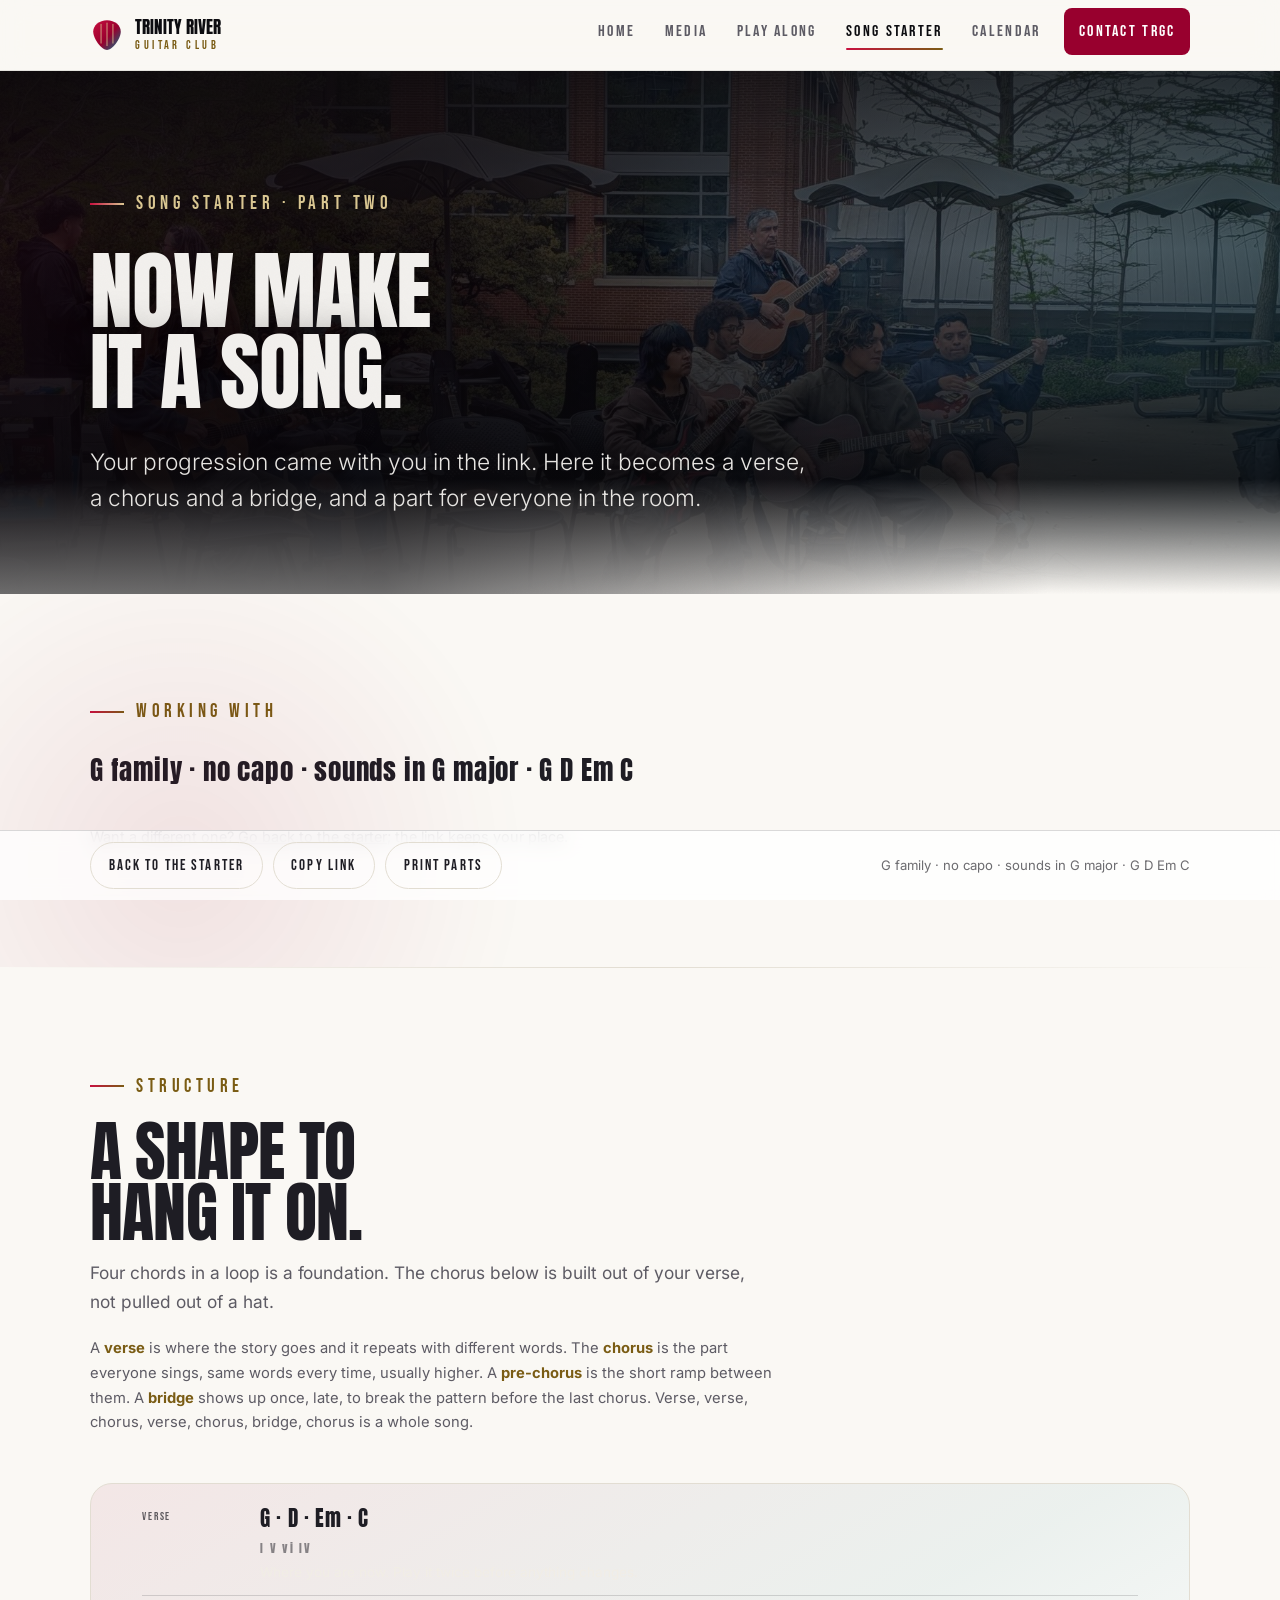
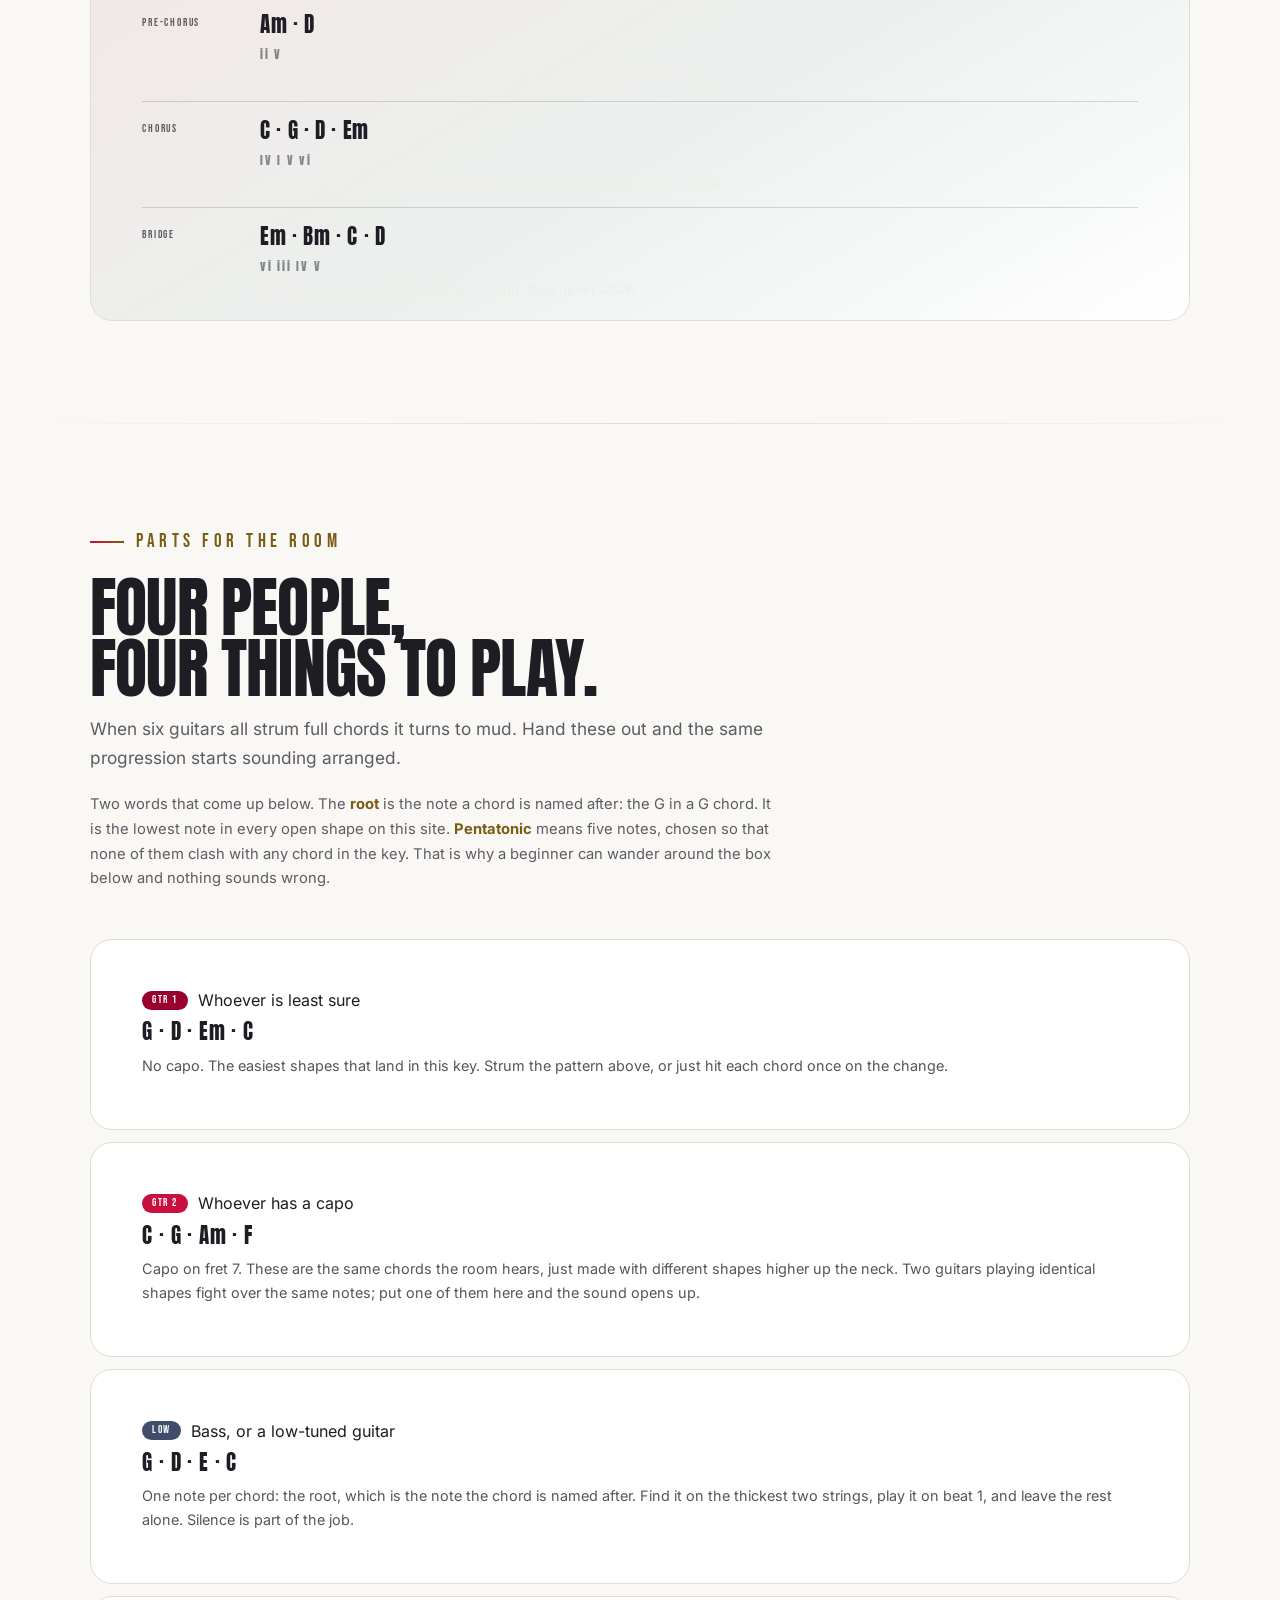
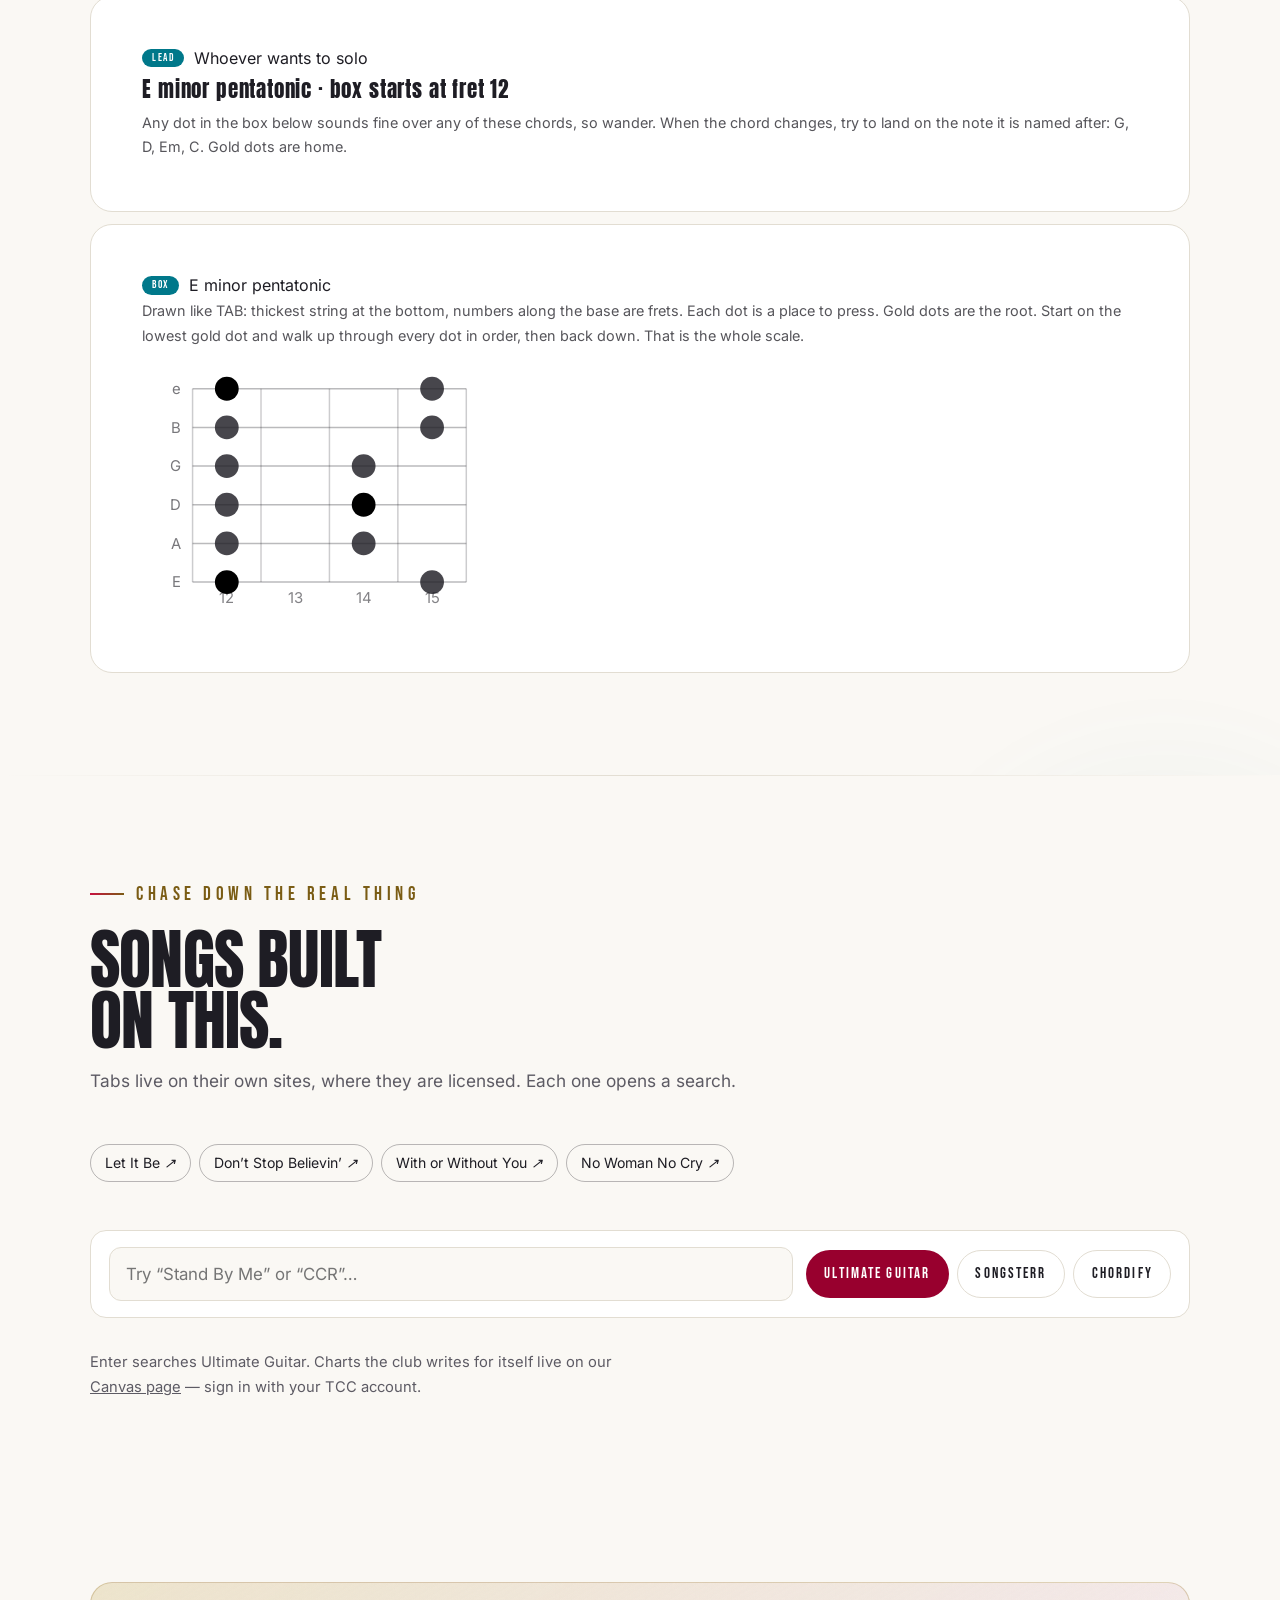
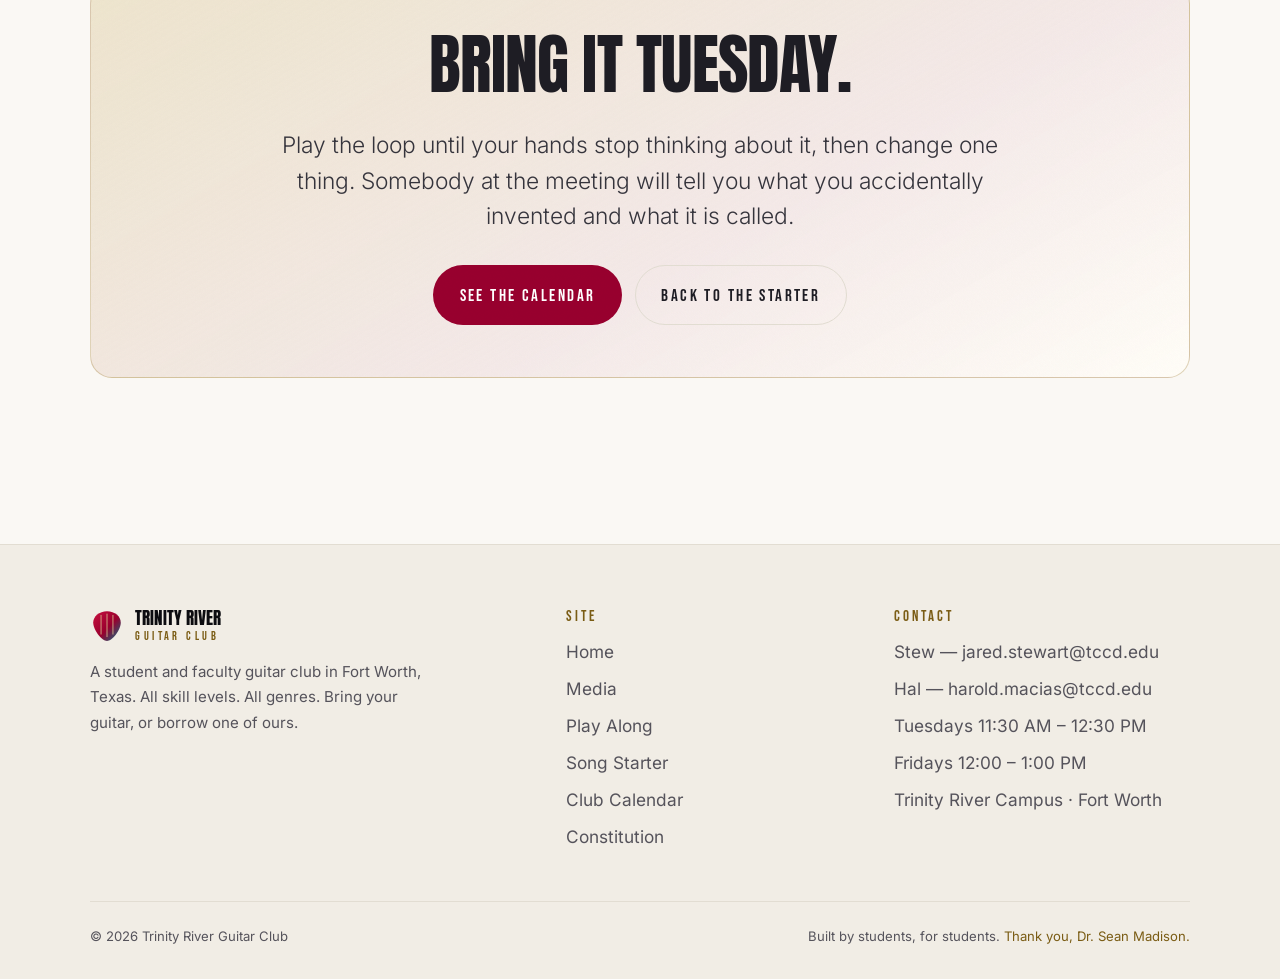
==== arrange.html @ 69735d45 "Add files via upload" ====
<!DOCTYPE html>
<html lang="en" data-theme="daylight">
<head>
<meta charset="utf-8">
<meta name="viewport" content="width=device-width, initial-scale=1">
<title>Make It a Song — Trinity River Guitar Club</title>
<meta name="description" content="Turn a chord progression into a verse, chorus and bridge, with parts for a whole room of players.">
<meta name="theme-color" content="#0a0a0c">
<link rel="canonical" href="https://trinityriverguitarclub.com/arrange.html">
<meta property="og:type" content="website">
<meta property="og:title" content="Make It a Song — Trinity River Guitar Club">
<meta property="og:description" content="Verse, chorus, bridge, and a part for everyone in the room.">
<link rel="icon" href="favicon.svg" type="image/svg+xml">
<link rel="preload" href="anton-latin-400-normal.woff2" as="font" type="font/woff2" crossorigin>
<link rel="preload" href="inter-latin-400-normal.woff2" as="font" type="font/woff2" crossorigin>
<link rel="stylesheet" href="site.css">
<style>
/* ============================================================
   SONG STARTER — page-only styles.
   Everything is prefixed ss- so nothing collides with site.css.
   Colours come from the site palette; lines and diagrams use
   currentColor so all four themes work without edits.
   ============================================================ */
:root{
  --ss-crimson:#98002e;
  --ss-crimson-lift:#c8103f;
  --ss-teal:#00788a;
  --ss-sand:#dac792;
  --ss-accent:var(--ss-crimson);
  --ss-line:color-mix(in srgb, currentColor 16%, transparent);
  --ss-line-2:color-mix(in srgb, currentColor 30%, transparent);
  --ss-soft:color-mix(in srgb, currentColor 5%, transparent);
  --ss-dot-text:#fff;
}
[data-theme="charcoal"], [data-theme="midnight"]{
  --ss-accent:var(--ss-crimson-lift);
  --ss-dot-text:#14141a;
}
@supports not (color: color-mix(in srgb, red 50%, transparent)){
  :root{--ss-line:rgba(128,128,128,.32);--ss-line-2:rgba(128,128,128,.5);--ss-soft:rgba(128,128,128,.08)}
}

/* ---------- the machine ---------- */
.ss-machine{border-radius:14px;padding:20px}
.ss-slots{display:flex;flex-wrap:wrap;gap:10px;margin:4px 0 6px}
.ss-slot{
  flex:1 1 132px;min-width:120px;position:relative;text-align:center;
  border:1px solid var(--ss-line);border-radius:12px;padding:12px 12px 10px;
  background:var(--ss-soft);transition:border-color .18s ease,transform .18s ease;
}
.ss-slot[data-locked="true"]{border-color:var(--ss-accent);box-shadow:inset 0 0 0 1px var(--ss-accent)}
.ss-slot .ss-deg{font-family:var(--font-label,inherit);font-size:.7rem;letter-spacing:.16em;text-transform:uppercase;color:var(--ss-accent);height:1.2em}
.ss-slot .ss-name{font-family:var(--font-display,'Anton',sans-serif);font-size:clamp(1.7rem,5vw,2.4rem);line-height:1.08;margin:2px 0 4px}
.ss-slot .ss-bars{font-size:.74rem;opacity:.6}
.ss-slot.playing{transform:translateY(-3px)}
.ss-slot.playing .ss-name{color:var(--ss-teal)}
.ss-lock{
  position:absolute;top:5px;right:5px;width:30px;height:30px;border:0;border-radius:8px;
  background:none;color:inherit;opacity:.4;font-size:1rem;line-height:1;cursor:pointer;
}
.ss-lock svg{width:15px;height:15px;display:block;margin:auto}
.ss-lock:hover{opacity:1;background:var(--ss-soft)}
.ss-slot[data-locked="true"] .ss-lock{opacity:1;color:var(--ss-accent)}

.ss-between{display:flex;gap:10px;flex-wrap:wrap;margin:0 0 14px;font-size:.74rem;opacity:.85}
.ss-between span{flex:1 1 132px;min-width:120px;text-align:center}
.ss-chg-easy{color:var(--ss-teal)}
.ss-chg-mod{color:#a97a12}
.ss-chg-hard{color:var(--ss-crimson-lift)}

.ss-transport{display:flex;flex-wrap:wrap;gap:10px;align-items:center;margin-top:6px}
.ss-tempo{display:flex;align-items:center;gap:9px;font-size:.86rem}
.ss-tempo input[type=range]{width:118px;accent-color:var(--ss-accent)}
.ss-toggles{display:flex;gap:14px;font-size:.85rem;align-items:center;flex-wrap:wrap}
.ss-toggles label{display:flex;gap:6px;align-items:center;cursor:pointer}
.ss-toggles input[type=checkbox]{accent-color:var(--ss-accent);width:16px;height:16px}

/* ---------- readout + ruler ---------- */
.ss-readout{margin:14px 0 6px;padding:14px 16px;border:1px solid var(--ss-line);border-radius:12px;background:var(--ss-soft)}
.ss-eq{display:flex;align-items:flex-end;gap:12px;flex-wrap:wrap}
.ss-eq__part{display:flex;flex-direction:column;line-height:1.05}
.ss-eq__part small{font-family:var(--font-label,inherit);font-size:.66rem;letter-spacing:.16em;text-transform:uppercase;opacity:.6;margin-bottom:4px}
.ss-eq__part b{font-family:var(--font-display,'Anton',sans-serif);font-size:1.55rem;font-weight:400;letter-spacing:.02em}
.ss-eq__part--out b{color:var(--ss-teal);font-size:1.85rem}
.ss-eq__op{font-family:var(--font-display,'Anton',sans-serif);font-size:1.5rem;opacity:.35;padding-bottom:2px}
.ss-readout__sentence{margin:.6rem 0 0;font-size:.92rem;opacity:.8}
.ss-rulerwrap{margin:12px 0 4px}
.ss-rulerlab{font-size:.84rem;opacity:.7;margin-bottom:6px}
.ss-ruler{display:grid;grid-template-columns:repeat(8,1fr);gap:4px;border-bottom:3px solid var(--ss-line-2);padding-bottom:6px}
.ss-fret{
  font:inherit;color:inherit;cursor:pointer;background:transparent;border:1px solid var(--ss-line);border-radius:8px;
  padding:7px 2px 6px;display:flex;flex-direction:column;align-items:center;gap:3px;line-height:1;min-width:0;
}
.ss-fret:hover{border-color:var(--ss-accent)}
.ss-fret[aria-pressed="true"]{background:var(--ss-accent);border-color:var(--ss-accent);color:#fff}
.ss-fret[aria-pressed="true"]::before{content:'';width:70%;height:4px;border-radius:2px;background:var(--ss-sand);margin-bottom:2px}
.ss-fret:disabled{opacity:.3;cursor:not-allowed}
.ss-fret__n{font-family:var(--font-label,inherit);font-size:.66rem;letter-spacing:.1em;text-transform:uppercase;opacity:.8}
.ss-fret__k{font-family:var(--font-display,'Anton',sans-serif);font-size:1.15rem}
.ss-caption{caption-side:top;text-align:left;padding:8px 12px 10px;font-size:.92rem;opacity:.85}
.ss-caption b{font-family:var(--font-display,'Anton',sans-serif);font-weight:400;font-size:1.1rem;letter-spacing:.02em}
@media (max-width:520px){ .ss-ruler{grid-template-columns:repeat(4,1fr)} }

/* ---------- controls ---------- */
.ss-ctrl-grid{display:grid;grid-template-columns:repeat(auto-fit,minmax(212px,1fr));gap:18px 24px}
.ss-ctrl h3{font-family:var(--font-label,inherit);font-size:.74rem;letter-spacing:.16em;text-transform:uppercase;margin:0 0 .55rem;opacity:.75}
.ss-chips{display:flex;flex-wrap:wrap;gap:6px}
.ss-chip{
  font:inherit;font-size:.84rem;color:inherit;cursor:pointer;
  border:1px solid var(--ss-line-2);background:transparent;border-radius:999px;padding:5px 12px;
  transition:background .15s ease,border-color .15s ease;
}
.ss-chip:hover{border-color:var(--ss-accent)}
.ss-chip[aria-pressed="true"]{background:var(--ss-accent);border-color:var(--ss-accent);color:#fff}
.ss-chip--fam{display:flex;flex-direction:column;align-items:flex-start;gap:2px;border-radius:10px;padding:7px 12px 6px;line-height:1.1;text-align:left}
.ss-chip--fam b{font-family:var(--font-display,'Anton',sans-serif);font-weight:400;font-size:1.15rem;letter-spacing:.02em}
.ss-chip--fam small{font-size:.72rem;opacity:.75;white-space:nowrap}
.ss-chip--fam[aria-pressed="true"] small{opacity:.92}
.ss-ctrl--wide{grid-column:1 / -1}
.ss-ctrl select{
  width:100%;padding:8px 10px;font:inherit;font-size:.9rem;color:inherit;
  background:transparent;border:1px solid var(--ss-line-2);border-radius:9px;
}
.ss-ctrl .ss-hint{font-size:.8rem;opacity:.65;margin:.5rem 0 0;line-height:1.45}

/* ---------- chord cards ---------- */
.ss-chordrow{display:flex;gap:12px;flex-wrap:wrap}
.ss-chordcard{
  flex:1 1 150px;min-width:138px;max-width:196px;text-align:center;
  border:1px solid var(--ss-line);border-radius:12px;padding:12px 8px 10px;background:var(--ss-soft);
}
.ss-chordcard .ss-cdeg{font-family:var(--font-label,inherit);font-size:.68rem;letter-spacing:.16em;text-transform:uppercase;color:var(--ss-accent)}
.ss-chordcard .ss-cname{font-family:var(--font-display,'Anton',sans-serif);font-size:1.5rem;line-height:1.1;margin-top:2px}
.ss-chordcard svg{display:block;margin:6px auto 0}
.ss-chordcard .ss-cnote{font-size:.74rem;opacity:.6;margin-top:4px;min-height:1.1em}

/* ---------- difficulty meter ---------- */
.ss-meter{display:flex;align-items:center;gap:12px;flex-wrap:wrap;margin:0 0 16px}
.ss-meter .ss-bar{flex:0 0 156px;height:8px;border-radius:999px;background:var(--ss-line);overflow:hidden}
.ss-meter .ss-bar i{display:block;height:100%;width:20%;background:var(--ss-teal)}
.ss-meter.mod .ss-bar i{background:#a97a12}
.ss-meter.hard .ss-bar i{background:var(--ss-crimson-lift)}
.ss-meter .ss-lab{font-size:.9rem}

/* ---------- strum ---------- */
.ss-strum{display:flex;gap:5px;flex-wrap:wrap;align-items:flex-end;margin:.4rem 0 .6rem}
.ss-strum b{
  width:34px;height:44px;border:1px solid var(--ss-line-2);border-radius:7px;
  display:flex;align-items:center;justify-content:center;font-size:1.05rem;font-weight:400;
}
.ss-strum b.down{border-bottom-width:3px;border-bottom-color:currentColor}
.ss-strum b.up{border-top-width:3px;opacity:.62}
.ss-strum b.rest{opacity:.32;border-style:dashed}
.ss-strum b.mute{color:var(--ss-crimson-lift)}
.ss-strum b.beat{position:relative}
.ss-strum b.beat::after{content:'';position:absolute;bottom:-9px;width:4px;height:4px;border-radius:50%;background:var(--ss-accent)}
.ss-strum b.hit{background:var(--ss-teal);border-color:var(--ss-teal);color:#fff;opacity:1}

.ss-count{display:flex;gap:5px;flex-wrap:wrap;margin-bottom:2px}
.ss-count b{width:34px;text-align:center;font-family:var(--font-label,inherit);font-size:.72rem;letter-spacing:.08em;opacity:.65;font-weight:400}
.ss-legend{display:flex;flex-wrap:wrap;gap:6px 18px;font-size:.84rem;opacity:.8}
.ss-legend span b{display:inline-block;min-width:1.3em;text-align:center;font-weight:400;border:1px solid var(--ss-line-2);border-radius:5px;padding:0 4px;margin-right:5px}

/* ---------- table ---------- */
.ss-tablewrap{overflow-x:auto}
.ss-table{width:100%;border-collapse:collapse;font-size:.92rem}
.ss-table th,.ss-table td{text-align:left;padding:9px 12px;border-bottom:1px solid var(--ss-line)}
.ss-table th{font-family:var(--font-label,inherit);font-size:.7rem;letter-spacing:.16em;text-transform:uppercase;opacity:.65;font-weight:400}
.ss-table tr.reco td{background:var(--ss-soft)}
.ss-table tr.reco td:first-child{box-shadow:inset 3px 0 0 var(--ss-accent)}

/* ---------- form + band ---------- */
.ss-formrow{display:grid;grid-template-columns:104px 1fr;gap:14px;align-items:start;padding:12px 0;border-bottom:1px solid var(--ss-line)}
.ss-formrow:last-child{border-bottom:0}
.ss-formrow .ss-lab{font-family:var(--font-label,inherit);font-size:.7rem;letter-spacing:.16em;text-transform:uppercase;opacity:.7;padding-top:.35rem}
.ss-formrow .ss-progline{font-family:var(--font-display,'Anton',sans-serif);font-size:1.3rem;letter-spacing:.03em}
.ss-formrow .ss-progline em{font-style:normal;opacity:.5;font-size:.6em;letter-spacing:.14em;display:block;line-height:1.7}
.ss-stack{display:grid;gap:12px}
.ss-part h3{display:flex;align-items:center;gap:10px;flex-wrap:wrap;margin:0 0 .3rem;font-size:1rem}
.ss-tag{
  font-family:var(--font-label,inherit);font-size:.66rem;letter-spacing:.14em;text-transform:uppercase;
  border-radius:999px;padding:4px 10px;color:#fff;background:var(--ss-crimson);
}
.ss-tag.g2{background:var(--ss-crimson-lift)}
.ss-tag.bass{background:#3f4d6b}
.ss-tag.lead{background:var(--ss-teal)}
.ss-part .ss-line{font-family:var(--font-display,'Anton',sans-serif);font-size:1.3rem;letter-spacing:.04em;margin:.35rem 0 .2rem}
.ss-part .ss-why{font-size:.9rem;opacity:.75;margin:0}

/* ---------- songs, shelf ---------- */
.ss-songs{display:flex;flex-wrap:wrap;gap:8px}
.ss-songs a{border:1px solid var(--ss-line-2);border-radius:999px;padding:6px 14px;font-size:.88rem;text-decoration:none}
.ss-songs a:hover{border-color:var(--ss-accent)}
.ss-shelf{display:grid;gap:8px}
.ss-shelfitem{display:flex;align-items:center;gap:12px;flex-wrap:wrap;padding:10px 14px;border:1px solid var(--ss-line);border-radius:11px}
.ss-shelfitem .ss-nm{font-family:var(--font-display,'Anton',sans-serif);font-size:1.15rem;letter-spacing:.03em;flex:1 1 160px}
.ss-shelfitem .ss-mt{font-size:.78rem;opacity:.6}
.ss-empty{border:1px dashed var(--ss-line-2);border-radius:12px;padding:18px;opacity:.75;font-size:.92rem}

/* ---------- tuner ---------- */
.ss-tuner{display:grid;gap:14px}
.ss-needle{height:66px;border:1px solid var(--ss-line);border-radius:11px;position:relative;overflow:hidden;background:var(--ss-soft)}
.ss-needle .ss-mid{position:absolute;left:50%;top:0;bottom:0;width:2px;background:var(--ss-line-2)}
.ss-needle .ss-pin{position:absolute;top:7px;bottom:7px;width:4px;border-radius:2px;background:var(--ss-crimson-lift);left:50%;transition:left .09s linear}
.ss-needle .ss-pin.intune{background:var(--ss-teal)}
.ss-tunernote{font-family:var(--font-display,'Anton',sans-serif);font-size:2.4rem;line-height:1;text-align:center}
.ss-cents{text-align:center;font-size:.86rem;opacity:.7}
.ss-strings6{display:flex;gap:6px;justify-content:center;flex-wrap:wrap}
.ss-strings6 b{border:1px solid var(--ss-line-2);border-radius:8px;padding:5px 12px;font-weight:400;font-size:.9rem}
.ss-strings6 b.on{background:var(--ss-teal);border-color:var(--ss-teal);color:#fff}

/* ---------- sticky actions + toast ---------- */
.ss-actionbar{
  position:sticky;bottom:0;z-index:30;margin-top:2rem;
  backdrop-filter:blur(9px);-webkit-backdrop-filter:blur(9px);
  background:color-mix(in srgb, Canvas 78%, transparent);
  border-top:1px solid var(--ss-line);
}
.ss-actionbar .wrap{display:flex;gap:10px;flex-wrap:wrap;align-items:center;padding-top:11px;padding-bottom:11px}
.ss-actionbar .ss-grow{flex:1 1 auto}
.ss-state{font-size:.82rem;opacity:.65}
.ss-toast{
  position:fixed;left:50%;transform:translateX(-50%);bottom:84px;z-index:60;
  background:#14141a;color:#fff;padding:10px 18px;border-radius:999px;font-size:.87rem;
  opacity:0;pointer-events:none;transition:opacity .2s ease;max-width:88vw;text-align:center;
}
.ss-toast.show{opacity:1}

@media (max-width:640px){
  .ss-formrow{grid-template-columns:1fr}
  .ss-slot .ss-name{font-size:1.85rem}
}
@media (prefers-reduced-motion:reduce){ .ss-slot,.ss-needle .ss-pin{transition:none} }
@media print{
  .ss-machine,.ss-controls,.ss-actionbar,.ss-transport,.site-head,.site-foot,
  .ss-tunerwrap,#ss-shelfSec,.ticker,.hero{display:none!important}
  .ss-chordcard,.ss-part{break-inside:avoid}
}

/* ---------- tidy controls ---------- */
.ss-controls{padding:18px 20px 16px}
.ss-row{display:grid;grid-template-columns:repeat(auto-fit,minmax(150px,1fr));gap:14px 18px;margin-top:14px}
.ss-ctrl h3{margin-bottom:.45rem}
.ss-ctrl .ss-hint{font-size:.78rem;opacity:.6;margin:.35rem 0 0}
.ss-ctrl select{font-size:.86rem;padding:7px 8px}
.ss-capotoggle{display:flex;align-items:center;gap:8px;justify-content:space-between;flex-wrap:wrap;margin-bottom:6px}
.ss-capotoggle .ss-chips{gap:4px}
.ss-capotoggle .ss-chip{font-size:.76rem;padding:3px 9px}
.ss-hero-btns{display:flex;gap:10px;flex-wrap:wrap;margin-top:1.2rem}
.ss-state--big{font-family:var(--font-display,'Anton',sans-serif);font-size:clamp(1.2rem,3vw,1.7rem);letter-spacing:.03em;opacity:1}
.ss-notice{font-size:.9rem;padding:10px 14px;border:1px dashed var(--ss-line-2);border-radius:10px;margin-top:12px}
</style>
</head>
<body>
<a class="skip" href="#main">Skip to content</a>

<header class="site-head">
<div class="wrap nav">
<a class="brand" href="index.html" aria-label="Trinity River Guitar Club home">
<svg class="brand__mark" viewBox="0 0 40 40" aria-hidden="true">
<defs><linearGradient id="pk" x1="0" y1="0" x2="1" y2="1">
<stop offset="0%" stop-color="#c8103f"/><stop offset="55%" stop-color="#98002e"/><stop offset="100%" stop-color="#00788a"/>
</linearGradient></defs>
<path d="M20 2.5c9.2 0 16.2 6 16.2 13.3 0 9.2-10.3 21.7-16.2 21.7S3.8 25 3.8 15.8C3.8 8.5 10.8 2.5 20 2.5z" fill="url(#pk)"/>
<g stroke="#dac792" stroke-width="1.1" opacity=".85">
<line x1="13" y1="7" x2="13" y2="30"/><line x1="20" y1="5.5" x2="20" y2="33"/><line x1="27" y1="7" x2="27" y2="30"/>
</g>
</svg>
<span class="brand__txt"><span class="brand__name">Trinity River</span><span class="brand__sub">Guitar Club</span></span>
</a>
<button class="nav__toggle" aria-expanded="false" aria-controls="primary-nav" aria-label="Menu"><span></span><span></span><span></span></button>
<ul class="nav__links" id="primary-nav">
<li><a href="index.html">Home</a></li>
<li><a href="media.html">Media</a></li>
<li><a href="play-along.html">Play Along</a></li>
<li><a href="progressions.html" aria-current="page">Song Starter</a></li>
<li><a href="calendar.html">Calendar</a></li>
<li class="nav__cta"><a class="btn btn--sm" href="mailto:jared.stewart@tccd.edu?subject=Trinity%20River%20Guitar%20Club">Contact TRGC</a></li>
</ul>
</div>
</header>

<main id="main">

<section class="hero hero--page grain">
<div class="hero__media">
<img src="hero.jpg" alt="Students in a circle of chairs with guitars around a lit fire pit" fetchpriority="high" width="1050" height="1400">
</div>
<div class="hero__scrim"></div>
<div class="wrap hero__inner">
<p class="eyebrow">Song Starter · part two</p>
<h1 class="display d1" style="font-size:clamp(2.6rem,8vw,5.4rem)">Now make<br>it a song.</h1>
<p class="lede hero__sub">Your progression came with you in the link. Here it becomes a verse, a chorus and a bridge, and a part for everyone in the room.</p>
</div>
</section>

<section class="pad glow-crimson">
<div class="wrap">
<div class="reveal" style="max-width:62ch">
<p class="eyebrow">Working with</p>
<div class="ss-state ss-state--big mt1"></div>
<p class="dim mt2" style="font-size:.9rem">Want a different one? <a href="progressions.html" data-carry="progressions.html">Go back to the starter</a>; the link keeps your place.</p>
</div>
</div>
</section>

<hr class="rule">

<section class="pad">
<div class="wrap">
<div class="reveal" style="max-width:62ch">
<p class="eyebrow">Structure</p>
<h2 class="display d2">A shape to<br>hang it on.</h2>
<p class="dim mt1">Four chords in a loop is a foundation. The chorus below is built out of your verse, not pulled out of a hat.</p>
<p class="dim mt1" style="font-size:.92rem">A <b class="sand">verse</b> is where the story goes and it repeats with different words. The <b class="sand">chorus</b> is the part everyone sings, same words every time, usually higher. A <b class="sand">pre-chorus</b> is the short ramp between them. A <b class="sand">bridge</b> shows up once, late, to break the pattern before the last chorus. Verse, verse, chorus, verse, chorus, bridge, chorus is a whole song.</p>
</div>
<div class="panel mt3" style="padding-top:.4rem;padding-bottom:.4rem" id="form"></div>
</div>
</section>

<hr class="rule">

<section class="pad glow-teal">
<div class="wrap">
<div class="reveal" style="max-width:62ch">
<p class="eyebrow">Parts for the room</p>
<h2 class="display d2">Four people,<br>four things to play.</h2>
<p class="dim mt1">When six guitars all strum full chords it turns to mud. Hand these out and the same progression starts sounding arranged.</p>
<p class="dim mt1" style="font-size:.92rem">Two words that come up below. The <b class="sand">root</b> is the note a chord is named after: the G in a G chord. It is the lowest note in every open shape on this site. <b class="sand">Pentatonic</b> means five notes, chosen so that none of them clash with any chord in the key. That is why a beginner can wander around the box below and nothing sounds wrong.</p>
</div>
<div class="ss-stack mt3" id="band"></div>
</div>
</section>

<hr class="rule">

<section class="pad" id="find">
<div class="wrap">
<div class="reveal" style="max-width:62ch">
<p class="eyebrow">Chase down the real thing</p>
<h2 class="display d2">Songs built<br>on this.</h2>
<p class="dim mt1">Tabs live on their own sites, where they are licensed. Each one opens a search.</p>
</div>
<div class="ss-songs mt3" id="songs"></div>

<div class="findbar reveal mt3">
<label class="vh" for="findq">Song or artist</label>
<input type="search" id="findq" placeholder="Try &ldquo;Stand By Me&rdquo; or &ldquo;CCR&rdquo;&hellip;" autocomplete="off" spellcheck="false">
<div class="findbar__sites">
<a class="btn btn--sm" id="find-ug" href="https://www.ultimate-guitar.com/" target="_blank" rel="noopener">Ultimate Guitar</a>
<a class="btn btn--sm btn--ghost" id="find-ss" href="https://www.songsterr.com/" target="_blank" rel="noopener">Songsterr</a>
<a class="btn btn--sm btn--ghost" id="find-cf" href="https://chordify.net/" target="_blank" rel="noopener">Chordify</a>
</div>
</div>
<p class="dim reveal mt2" style="font-size:.92rem;max-width:60ch">
Enter searches Ultimate Guitar. Charts the club writes for itself live on our
<a href="https://canvas.tccd.edu/courses/104217" target="_blank" rel="noopener">Canvas page</a>
&mdash; sign in with your TCC account.
</p>
</div>
</section>

<section class="pad-sm">
<div class="wrap">
<div class="panel panel--sand grain center reveal">
<h2 class="display d2">Bring it Tuesday.</h2>
<p class="lede mt2" style="max-width:52ch;margin-inline:auto">
Play the loop until your hands stop thinking about it, then change one thing. Somebody at the meeting will tell you what you accidentally invented and what it is called.
</p>
<div class="btn-row mt2" style="justify-content:center">
<a class="btn" href="calendar.html">See the calendar</a>
<a class="btn btn--ghost" href="progressions.html" data-carry="progressions.html">Back to the starter</a>
</div>
</div>
</div>
</section>

<div class="ss-actionbar">
<div class="wrap">
<a class="btn btn--sm btn--ghost" href="progressions.html" data-carry="progressions.html">Back to the starter</a>
<button class="btn btn--sm btn--ghost ss-share">Copy link</button>
<button class="btn btn--sm btn--ghost ss-print">Print parts</button>
<span class="ss-grow"></span>
<span class="ss-state"></span>
</div>
</div>

</main>

<footer class="site-foot">
<div class="wrap">
<div class="foot__grid foot">
<div>
<a class="brand" href="index.html" style="margin-bottom:1rem">
<svg class="brand__mark" viewBox="0 0 40 40" aria-hidden="true">
<defs><linearGradient id="pk2" x1="0" y1="0" x2="1" y2="1">
<stop offset="0%" stop-color="#c8103f"/><stop offset="55%" stop-color="#98002e"/><stop offset="100%" stop-color="#00788a"/>
</linearGradient></defs>
<path d="M20 2.5c9.2 0 16.2 6 16.2 13.3 0 9.2-10.3 21.7-16.2 21.7S3.8 25 3.8 15.8C3.8 8.5 10.8 2.5 20 2.5z" fill="url(#pk2)"/>
<g stroke="#dac792" stroke-width="1.1" opacity=".85">
<line x1="13" y1="7" x2="13" y2="30"/><line x1="20" y1="5.5" x2="20" y2="33"/><line x1="27" y1="7" x2="27" y2="30"/>
</g>
</svg>
<span class="brand__txt"><span class="brand__name">Trinity River</span><span class="brand__sub">Guitar Club</span></span>
</a>
<p class="dim" style="max-width:38ch;font-size:.94rem">A student and faculty guitar club in Fort Worth, Texas. All skill levels. All genres. Bring your guitar, or borrow one of ours.</p>
</div>
<div>
<h4>Site</h4>
<ul>
<li><a href="index.html">Home</a></li>
<li><a href="media.html">Media</a></li>
<li><a href="play-along.html">Play Along</a></li>
<li><a href="progressions.html">Song Starter</a></li>
<li><a href="calendar.html">Club Calendar</a></li>
<li><a href="trgc-constitution.pdf">Constitution</a></li>
</ul>
</div>
<div>
<h4>Contact</h4>
<ul>
<li>Stew &mdash; <a href="mailto:jared.stewart@tccd.edu">jared.stewart@tccd.edu</a></li>
<li>Hal &mdash; <a href="mailto:harold.macias@tccd.edu">harold.macias@tccd.edu</a></li>
<li><span class="dim">Tuesdays 11:30 AM – 12:30 PM</span></li>
<li><span class="dim">Fridays 12:00 – 1:00 PM</span></li>
<li><span class="dim">Trinity River Campus · Fort Worth</span></li>
</ul>
</div>
</div>
<div class="foot__bottom">
<span>© <span data-year>2026</span> Trinity River Guitar Club</span>
<span>Built by students, for students. <span class="sand">Thank you, Dr. Sean Madison.</span></span>
</div>
</div>
</footer>

<div class="ss-toast" id="ss-toast" role="status" aria-live="polite"></div>
<script src="site.js" defer></script>
<script src="songstarter.js"></script>
</body>
</html>
---- site.css ----
/* =========================================================
   Trinity River Guitar Club — site.css
   Palette derived from the institutional brand deck:
     crimson #98002e · teal #00788a · navy #002b5c · sand #dac792
   ========================================================= */

/* ---------- 0. Self-hosted fonts (no third-party requests) ---------- */
@font-face{ font-family:"Anton"; src:url("anton-latin-400-normal.woff2") format("woff2"); font-weight:400; font-style:normal; font-display:swap; }
@font-face{ font-family:"Bebas Neue"; src:url("bebas-neue-latin-400-normal.woff2") format("woff2"); font-weight:400; font-style:normal; font-display:swap; }
@font-face{ font-family:"Inter"; src:url("inter-latin-300-normal.woff2") format("woff2"); font-weight:300; font-style:normal; font-display:swap; }
@font-face{ font-family:"Inter"; src:url("inter-latin-400-normal.woff2") format("woff2"); font-weight:400; font-style:normal; font-display:swap; }
@font-face{ font-family:"Inter"; src:url("inter-latin-500-normal.woff2") format("woff2"); font-weight:500; font-style:normal; font-display:swap; }
@font-face{ font-family:"Inter"; src:url("inter-latin-600-normal.woff2") format("woff2"); font-weight:600; font-style:normal; font-display:swap; }
@font-face{ font-family:"Inter"; src:url("inter-latin-700-normal.woff2") format("woff2"); font-weight:700; font-style:normal; font-display:swap; }

/* ---------- 1. Tokens ---------- */
:root{

  --crimson:    #98002e;
  --crimson-lt: #c8103f;
  --crimson-gl: rgba(200,16,63,.35);

  --teal:       #00788a;
  --teal-lt:    #00b3cc;

  --navy:       #002b5c;
  --navy-lt:    #0b4a91;

  --sand:       #dac792;
  --sand-lt:    #f0e2b8;


  --radius:     14px;
  --radius-lg:  22px;
  --maxw:       1180px;
  --gutter:     clamp(1.1rem, 4vw, 2.5rem);

  --font-display: "Anton", "Arial Narrow", "Helvetica Neue", Impact, sans-serif;
  --font-label:   "Bebas Neue", "Arial Narrow", sans-serif;
  --font-body:    "Inter", -apple-system, BlinkMacSystemFont, "Segoe UI", Roboto, sans-serif;
  --font-mono:    ui-monospace, "SF Mono", "JetBrains Mono", Menlo, Consolas, monospace;

  --ease: cubic-bezier(.22,.61,.36,1);
}

/* =========================================================
   THEME LAYER
   Set data-theme on <html>: midnight | charcoal | split | daylight
   Everything below is colour only. Layout never changes.
   ========================================================= */

/* ---- MIDNIGHT (near-black) ---- */
:root, [data-theme="midnight"]{
  --page:#0a0a0c; --page-solid:#0a0a0c; --surface:#121216; --surface-2:#1a1a20;
  --line:#2a2a33; --line-soft:rgba(255,255,255,.09); --line-hover:#3a3a46;
  --text:#e8e6e3; --text-strong:#ffffff; --text-soft:#dedcd9; --text-dim:#a3a19e; --text-faint:#6f6d6b;
  --accent-label:#dac792; --accent-code:#f0e2b8;
  --head-bg:rgba(10,10,12,.72); --head-bg-solid:rgba(10,10,12,.94); --hover-bg:rgba(255,255,255,.05);
  --glow-c:rgba(152,0,46,.34); --glow-t:rgba(0,120,138,.30);
  --grain-op:.16; --grain-blend:overlay;
  --ticker-bg:linear-gradient(90deg,rgba(152,0,46,.16),rgba(0,120,138,.14));
  --panel-bg:linear-gradient(150deg,rgba(152,0,46,.13),rgba(0,120,138,.10) 55%,rgba(18,18,22,.9));
  --panel-sand-bg:linear-gradient(150deg,rgba(218,199,146,.14),rgba(152,0,46,.10) 60%,rgba(18,18,22,.92));
  --panel-sand-bd:rgba(218,199,146,.26);
  --thanks-bg:radial-gradient(ellipse at 18% 0%, rgba(218,199,146,.20), transparent 58%),
              radial-gradient(ellipse at 82% 100%, rgba(152,0,46,.28), transparent 58%),
              linear-gradient(160deg,#16121a,#0a0a0c);
  --highlight-tint:rgba(218,199,146,.10);
  --pullquote-bg:linear-gradient(100deg,#fff 10%,#dac792 55%,#c8103f 100%);
  --code-bg:#08080a;
  --foot-bg:#070709; --foot-text:#a3a19e; --foot-strong:#ffffff; --foot-accent:#dac792; --foot-line:#2a2a33;
  --dg-nut:#dac792; --dg-fret:#3a3a44; --dg-string:#4a4a55; --dg-barre:#98002e;
  --dg-dot:#c8103f; --dg-mute:#77757a; --dg-open:#00b3cc; --dg-finger:#ffffff;
  --cof-maj:#1b1b21; --cof-maj-core:#3d1a26; --cof-maj-sel:#98002e;
  --cof-min:#141419; --cof-min-core:#16333a; --cof-min-sel:#00788a;
  --cof-txt:#cfcdca; --cof-txt-core:#f0e2b8; --cof-txt-sel:#ffffff; --cof-txt-min:#9c9a97;
  --cof-hub:#0a0a0c; --cof-hub-line:#2a2a33; --cof-hub-lbl:#6f6d6b; --cof-gap:#0a0a0c; --accent-teal:#00b3cc;
}

/* ---- CHARCOAL (same mood, lifted off black) ---- */
[data-theme="charcoal"]{
  --page:#17171d; --page-solid:#17171d; --surface:#23232b; --surface-2:#2e2e38;
  --line:#3e3e4b; --line-soft:rgba(255,255,255,.13); --line-hover:#57576c;
  --text:#f2f0ed; --text-strong:#ffffff; --text-soft:#e7e4e0; --text-dim:#bab7b2; --text-faint:#928e89;
  --accent-label:#e9d7a6; --accent-code:#f4e8c6;
  --head-bg:rgba(23,23,29,.78); --head-bg-solid:rgba(23,23,29,.96); --hover-bg:rgba(255,255,255,.08);
  --glow-c:rgba(152,0,46,.30); --glow-t:rgba(0,120,138,.26);
  --grain-op:.10; --grain-blend:overlay;
  --ticker-bg:linear-gradient(90deg,rgba(152,0,46,.20),rgba(0,120,138,.18));
  --panel-bg:linear-gradient(150deg,rgba(152,0,46,.16),rgba(0,120,138,.13) 55%,#23232b);
  --panel-sand-bg:linear-gradient(150deg,rgba(218,199,146,.18),rgba(152,0,46,.12) 60%,#23232b);
  --panel-sand-bd:rgba(218,199,146,.32);
  --thanks-bg:radial-gradient(ellipse at 18% 0%, rgba(218,199,146,.24), transparent 58%),
              radial-gradient(ellipse at 82% 100%, rgba(152,0,46,.30), transparent 58%),
              linear-gradient(160deg,#241f29,#17171d);
  --highlight-tint:rgba(218,199,146,.13);
  --code-bg:#101015;
  --foot-bg:#111116; --foot-line:#3e3e4b;
  --dg-fret:#4c4c5a; --dg-string:#5e5e6e;
  --cof-maj:#26262f; --cof-maj-core:#4a2231; --cof-min:#1e1e26; --cof-min-core:#1d3f47;
  --cof-hub:#17171d; --cof-hub-line:#3e3e4b; --cof-gap:#17171d; --accent-teal:#3fc9de;
}

/* ---- SPLIT (light pages, dark hero + footer) ---- */
[data-theme="split"]{
  --page:#f5f2ec; --page-solid:#f5f2ec; --surface:#ffffff; --surface-2:#efeae1;
  --line:#ddd7ca; --line-soft:rgba(0,0,0,.10); --line-hover:#b6ad9c;
  --text:#1e1d24; --text-strong:#0c0c10; --text-soft:#35343c; --text-dim:#5d5b64; --text-faint:#8b877f;
  --accent-label:#7a5c14; --accent-code:#5f4509;
  --head-bg:rgba(245,242,236,.84); --head-bg-solid:rgba(245,242,236,.97); --hover-bg:rgba(0,0,0,.05);
  --glow-c:rgba(152,0,46,.10); --glow-t:rgba(0,120,138,.09);
  --grain-op:.05; --grain-blend:multiply;
  --ticker-bg:linear-gradient(90deg,rgba(152,0,46,.10),rgba(0,120,138,.09));
  --panel-bg:linear-gradient(150deg,rgba(152,0,46,.08),rgba(0,120,138,.07) 55%,#ffffff);
  --panel-sand-bg:linear-gradient(150deg,rgba(218,199,146,.42),rgba(152,0,46,.07) 60%,#fffdf7);
  --panel-sand-bd:rgba(160,130,60,.36);
  --thanks-bg:radial-gradient(ellipse at 18% 0%, rgba(218,199,146,.55), transparent 58%),
              radial-gradient(ellipse at 82% 100%, rgba(152,0,46,.12), transparent 58%),
              linear-gradient(160deg,#fffdf6,#f2eee4);
  --highlight-tint:rgba(218,199,146,.30);
  --pullquote-bg:linear-gradient(100deg,#0c0c10 10%,#98002e 55%,#8a6a1c 100%);
  --code-bg:#ece7dc;
  --foot-bg:#14131a; --foot-text:#a8a5a0; --foot-strong:#ffffff; --foot-accent:#dac792; --foot-line:rgba(255,255,255,.13);
  --dg-nut:#8a6a1c; --dg-fret:#c9c2b3; --dg-string:#b3ab9a; --dg-open:#00788a; --dg-mute:#8b877f;
  --cof-maj:#eae5da; --cof-maj-core:#f2d9de; --cof-maj-sel:#98002e;
  --cof-min:#e2ded4; --cof-min-core:#d3e6e9; --cof-min-sel:#00788a;
  --cof-txt:#3b3941; --cof-txt-core:#7a2036; --cof-txt-sel:#ffffff; --cof-txt-min:#5d5b64;
  --cof-hub:#ffffff; --cof-hub-line:#ddd7ca; --cof-hub-lbl:#8b877f; --cof-gap:#f5f2ec; --accent-teal:#04606f;
}

/* ---- DAYLIGHT (light all the way through) ---- */
[data-theme="daylight"]{
  --page:#faf8f4; --page-solid:#faf8f4; --surface:#ffffff; --surface-2:#f1ede5;
  --line:#e2ddd2; --line-soft:rgba(0,0,0,.09); --line-hover:#bcb3a2;
  --text:#1e1d24; --text-strong:#0c0c10; --text-soft:#35343c; --text-dim:#5d5b64; --text-faint:#8b877f;
  --accent-label:#7a5c14; --accent-code:#5f4509;
  --head-bg:rgba(250,248,244,.86); --head-bg-solid:rgba(250,248,244,.98); --hover-bg:rgba(0,0,0,.05);
  --glow-c:rgba(152,0,46,.09); --glow-t:rgba(0,120,138,.08);
  --grain-op:.04; --grain-blend:multiply;
  --ticker-bg:linear-gradient(90deg,rgba(152,0,46,.09),rgba(0,120,138,.08));
  --panel-bg:linear-gradient(150deg,rgba(152,0,46,.07),rgba(0,120,138,.06) 55%,#ffffff);
  --panel-sand-bg:linear-gradient(150deg,rgba(218,199,146,.40),rgba(152,0,46,.06) 60%,#fffdf7);
  --panel-sand-bd:rgba(160,130,60,.34);
  --thanks-bg:radial-gradient(ellipse at 18% 0%, rgba(218,199,146,.55), transparent 58%),
              radial-gradient(ellipse at 82% 100%, rgba(152,0,46,.11), transparent 58%),
              linear-gradient(160deg,#fffdf6,#f5f1e8);
  --highlight-tint:rgba(218,199,146,.28);
  --pullquote-bg:linear-gradient(100deg,#0c0c10 10%,#98002e 55%,#8a6a1c 100%);
  --code-bg:#f0ece2;
  --foot-bg:#f1ede5; --foot-text:#55535b; --foot-strong:#0c0c10; --foot-accent:#7a5c14; --foot-line:#e2ddd2;
  --dg-nut:#8a6a1c; --dg-fret:#cdc6b7; --dg-string:#b7af9e; --dg-open:#00788a; --dg-mute:#8b877f;
  --cof-maj:#eeeade; --cof-maj-core:#f4dce1; --cof-maj-sel:#98002e;
  --cof-min:#e6e2d8; --cof-min-core:#d6e9ec; --cof-min-sel:#00788a;
  --cof-txt:#3b3941; --cof-txt-core:#7a2036; --cof-txt-sel:#ffffff; --cof-txt-min:#5d5b64;
  --cof-hub:#ffffff; --cof-hub-line:#e2ddd2; --cof-hub-lbl:#8b877f; --cof-gap:#faf8f4; --accent-teal:#04606f;
}

/* Hero legibility is theme-independent: that text sits on a photo, not on the page. */
:root{
  --scrim-1:rgba(8,8,11,.82); --scrim-2:rgba(8,8,11,.54); --scrim-3:rgba(8,8,11,.88);
  --scrim-side:.58;
}

/* Back-compat aliases so older rules keep resolving */
:root{ --ink:var(--page); --ink-2:var(--surface); --ink-3:var(--surface-2); --paper:#f7f5f1; }

/* Hero text always sits on a photo, so it stays light in every theme */
.hero{ color:#f2f0ed; }
.hero .lede{ color:#e7e5e2; }
.hero .eyebrow{ color:#dac792; }
.hero .eyebrow::before{ background:linear-gradient(90deg,#c8103f,#dac792); }
.hero .btn--ghost{ --fg:#f2f0ed; --bd:rgba(255,255,255,.34); }
.hero .btn--ghost:hover{ --fg:#dac792; --bd:#dac792; }


/* ---------- 2. Reset ---------- */
*,*::before,*::after{ box-sizing:border-box; }
html{ -webkit-text-size-adjust:100%; scroll-behavior:smooth; scroll-padding-top:88px; }
body{
  margin:0;
  background:var(--ink);
  color:var(--text);
  font-family:var(--font-body);
  font-size:clamp(1rem,.97rem + .16vw,1.075rem);
  line-height:1.68;
  -webkit-font-smoothing:antialiased;
  overflow-x:clip;
}
img{ max-width:100%; height:auto; display:block; }   /* height:auto — width/height attrs must not lock the height */
a{ color:inherit; }
button{ font:inherit; color:inherit; }
h1,h2,h3,h4{ margin:0; line-height:1.02; font-weight:400; }
p{ margin:0 0 1.1em; }
ul{ margin:0 0 1.1em; padding-left:1.15em; }
li{ margin-bottom:.4em; }
:focus-visible{ outline:3px solid var(--teal-lt); outline-offset:3px; border-radius:4px; }

/* ---------- 3. Layout ---------- */
.wrap{ width:100%; max-width:var(--maxw); margin-inline:auto; padding-inline:var(--gutter); }
.wrap--wide{ max-width:1420px; }
.wrap--narrow{ max-width:760px; }
section{ position:relative; }
.pad{ padding-block:clamp(3.6rem,8vw,7rem); }
.pad-sm{ padding-block:clamp(2.4rem,5vw,4rem); }

.grid{ display:grid; gap:clamp(1.2rem,3vw,2.4rem); }
@media(min-width:860px){
  .grid-2{ grid-template-columns:repeat(2,1fr); }
  .grid-3{ grid-template-columns:repeat(3,1fr); }
  .grid-2-3{ grid-template-columns:1.05fr 1.35fr; }
  .grid-3-2{ grid-template-columns:1.35fr 1.05fr; }
}
@media(min-width:640px) and (max-width:859px){
  .grid-3{ grid-template-columns:repeat(2,1fr); }
}

/* ---------- 4. Type ---------- */
.display{
  font-family:var(--font-display);
  text-transform:uppercase;
  letter-spacing:-.012em;
  line-height:.93;
  font-weight:400;
}
.d1{ font-size:clamp(2.9rem,10.5vw,7.2rem); }
.d2{ font-size:clamp(2.1rem,6vw,4.1rem); }
.d3{ font-size:clamp(1.55rem,3.6vw,2.5rem); }
.d4{ font-size:clamp(1.2rem,2.2vw,1.6rem); }

.eyebrow{
  font-family:var(--font-label);
  font-size:clamp(.98rem,1.5vw,1.18rem);
  letter-spacing:.24em;
  text-transform:uppercase;
  color:var(--accent-label);
  display:flex; align-items:center; gap:.75rem;
  /* An eyebrow always sits above a display headline, and those scale with the
     viewport. A fixed 1rem underneath reads as a collision once the headline
     passes ~60px, so this scales with it. */
  margin:0 0 clamp(1rem,1.5vw,1.55rem);
}
.eyebrow::before{
  content:""; width:34px; height:2px; flex:none;
  background:linear-gradient(90deg,var(--crimson-lt),var(--accent-label));
}
.eyebrow--center{ justify-content:center; }
.eyebrow--plain::before{ display:none; }

.lede{
  font-size:clamp(1.12rem,1.02rem + .55vw,1.42rem);
  line-height:1.55;
  color:var(--text-soft);
  font-weight:350;
}
.dim{ color:var(--text-dim); }
.sand{ color:var(--accent-label); }
.tealtx{ color:var(--teal-lt); }
.center{ text-align:center; }
.mb0{ margin-bottom:0; }
.mt1{ margin-top:1rem; } .mt2{ margin-top:2rem; } .mt3{ margin-top:3rem; }

/* soft accent underline on inline links inside prose */
.prose a{
  color:var(--sand-lt);
  text-decoration:none;
  background-image:linear-gradient(var(--crimson-lt),var(--crimson-lt));
  background-size:100% 1px; background-position:0 100%; background-repeat:no-repeat;
  padding-bottom:1px; transition:background-size .25s var(--ease), color .2s;
}
.prose a:hover{ color:#fff; background-size:100% 2px; }

/* ---------- 5. Texture / atmosphere ---------- */
.grain::after{
  content:""; position:absolute; inset:0; pointer-events:none; opacity:var(--grain-op); mix-blend-mode:var(--grain-blend);
  background-image:url("data:image/svg+xml,%3Csvg xmlns='http://www.w3.org/2000/svg' width='140' height='140'%3E%3Cfilter id='n'%3E%3CfeTurbulence type='fractalNoise' baseFrequency='.85' numOctaves='3'/%3E%3C/filter%3E%3Crect width='140' height='140' filter='url(%23n)' opacity='.55'/%3E%3C/svg%3E");
}
.glow-crimson{ position:relative; overflow:clip; }
.glow-crimson::before{
  content:""; position:absolute; z-index:0; pointer-events:none;
  width:min(70vw,720px); aspect-ratio:1; left:-14%; top:-24%;
  background:radial-gradient(circle, var(--glow-c), transparent 66%);
  filter:blur(22px);
}
.glow-teal{ position:relative; overflow:clip; }
.glow-teal::after{
  content:""; position:absolute; z-index:0; pointer-events:none;
  width:min(62vw,640px); aspect-ratio:1; right:-16%; bottom:-28%;
  background:radial-gradient(circle, var(--glow-t), transparent 66%);
  filter:blur(24px);
}
.rule{
  height:1px; border:0; margin:0;
  background:linear-gradient(90deg,transparent,var(--line),transparent);
}

/* ---------- 6. Buttons ---------- */
.btn{
  --bg:var(--crimson); --fg:#fff; --bd:transparent;
  display:inline-flex; align-items:center; gap:.6rem;
  padding:.92rem 1.6rem; border:1.5px solid var(--bd); border-radius:100px;
  background:var(--bg); color:var(--fg);
  font-family:var(--font-label); font-size:1.08rem; letter-spacing:.14em; text-transform:uppercase;
  text-decoration:none; cursor:pointer; white-space:nowrap;
  transition:transform .18s var(--ease), box-shadow .22s var(--ease), background .22s, color .22s, border-color .22s;
}
.btn:hover{ transform:translateY(-2px); box-shadow:0 10px 30px -8px var(--crimson-gl); }
.btn:active{ transform:translateY(0); }
.btn--ghost{ --bg:transparent; --fg:var(--text); --bd:var(--line); }
.btn--ghost:hover{ --bd:var(--sand); --fg:var(--sand); box-shadow:0 10px 30px -12px rgba(218,199,146,.3); }
.btn--teal{ --bg:var(--teal); }
.btn--teal:hover{ box-shadow:0 10px 30px -8px rgba(0,163,186,.4); }
.btn--sand{ --bg:var(--sand); --fg:#17130a; }
.btn--sand:hover{ box-shadow:0 10px 30px -8px rgba(218,199,146,.4); }
.btn--sm{ padding:.62rem 1.1rem; font-size:.95rem; }
.btn-row{ display:flex; flex-wrap:wrap; gap:.8rem; align-items:center; }

/* ---------- 7. Header / nav ---------- */
.site-head{
  position:sticky; top:0; z-index:200;
  background:var(--head-bg);
  backdrop-filter:blur(14px) saturate(140%);
  -webkit-backdrop-filter:blur(14px) saturate(140%);
  border-bottom:1px solid var(--line-soft);
  transition:background .3s, border-color .3s;
}
.site-head.is-scrolled{ background:var(--head-bg-solid); }
.nav{ display:flex; align-items:center; justify-content:space-between; gap:1rem; min-height:70px; }

.brand{ display:flex; align-items:center; gap:.7rem; text-decoration:none; flex:none; }
.brand__mark{ width:34px; height:34px; flex:none; }
.brand__txt{ display:flex; flex-direction:column; line-height:1; }
.brand__name{
  font-family:var(--font-display); text-transform:uppercase;
  font-size:1.06rem; letter-spacing:.005em; color:var(--text-strong);
}
.brand__sub{
  font-family:var(--font-label); font-size:.72rem; letter-spacing:.3em;
  color:var(--accent-label); margin-top:.28rem;
}

.nav__links{ display:flex; align-items:center; gap:.15rem; list-style:none; margin:0; padding:0; }
.nav__links a{
  display:block; padding:.55rem .85rem; border-radius:8px; text-decoration:none;
  font-family:var(--font-label); font-size:1.02rem; letter-spacing:.14em; text-transform:uppercase;
  color:var(--text-dim); position:relative; transition:color .2s, background .2s;
}
.nav__links a:hover{ color:var(--text-strong); background:var(--hover-bg); }
.nav__links a[aria-current="page"]{ color:var(--text-strong); }
.nav__links a[aria-current="page"]::after{
  content:""; position:absolute; left:.85rem; right:.85rem; bottom:.28rem; height:2px;
  background:linear-gradient(90deg,var(--crimson-lt),var(--accent-label)); border-radius:2px;
}
.nav__cta{ margin-left:.5rem; }
/* .nav__links a is more specific than .btn — restore the button's own foreground */
.nav__links .btn{ color:var(--fg); background:var(--bg); }
.nav__links .btn:hover{ color:var(--fg); }

.nav__toggle{
  display:none; width:44px; height:40px; border:1px solid var(--line); border-radius:10px;
  background:transparent; cursor:pointer; padding:0; place-items:center;
}
.nav__toggle span{ display:block; width:19px; height:2px; background:var(--text); border-radius:2px; transition:transform .3s var(--ease), opacity .2s; }
.nav__toggle span+span{ margin-top:4.5px; }
.nav__toggle[aria-expanded="true"] span:nth-child(1){ transform:translateY(6.5px) rotate(45deg); }
.nav__toggle[aria-expanded="true"] span:nth-child(2){ opacity:0; }
.nav__toggle[aria-expanded="true"] span:nth-child(3){ transform:translateY(-6.5px) rotate(-45deg); }

@media(max-width:960px){
  .nav__toggle{ display:grid; }
  .nav__links{
    position:fixed; inset:70px 0 auto 0; flex-direction:column; align-items:stretch; gap:0;
    background:rgba(10,10,12,.985); border-bottom:1px solid var(--line);
    padding:.6rem var(--gutter) 1.5rem; max-height:calc(100dvh - 70px); overflow:auto;
    transform:translateY(-8px); opacity:0; visibility:hidden; transition:.25s var(--ease);
  }
  .nav__links.is-open{ transform:none; opacity:1; visibility:visible; }
  .nav__links a{ padding:.95rem .4rem; font-size:1.22rem; border-bottom:1px solid var(--line-soft); border-radius:0; }
  .nav__links a[aria-current="page"]::after{ left:.4rem; right:auto; width:26px; bottom:.6rem; }
  .nav__cta{ margin:1rem 0 0; }
  .nav__cta .btn{ width:100%; justify-content:center; }
}

/* ---------- 8. Hero ---------- */
.hero{ position:relative; isolation:isolate; overflow:hidden; }
.hero__media{ position:absolute; inset:0; z-index:-2; }
.hero__media img{ width:100%; height:100%; object-fit:cover; object-position:center 38%; }
.hero__scrim{
  position:absolute; inset:0; z-index:-1;
  background:
    /* 1. side wash — guarantees contrast behind the left-aligned text column */
    linear-gradient(90deg, rgba(6,6,9,var(--scrim-side)) 0%, rgba(6,6,9,var(--scrim-side)) 30%, rgba(6,6,9,0) 82%),
    /* 2. vertical scrim, melting into the page colour at the bottom */
    linear-gradient(180deg, var(--scrim-1) 0%, var(--scrim-2) 34%, var(--scrim-3) 78%, var(--page-solid) 100%),
    /* 3. brand wash */
    linear-gradient(100deg, rgba(152,0,46,.44) 0%, rgba(10,10,12,.05) 52%, rgba(0,120,138,.34) 100%);
}
.hero__inner{
  min-height:clamp(560px,84svh,860px);
  display:flex; flex-direction:column; justify-content:flex-end;
  padding-block:clamp(5rem,13vh,8rem) clamp(2.6rem,6vh,4rem);
}
.hero h1{ max-width:16ch; text-shadow:0 4px 40px rgba(0,0,0,.55); }
/* the hero headline is the largest type on the site — it needs the most air */
.hero .eyebrow{ margin-bottom:clamp(1.1rem,2.4vw,2.1rem); }
.hero h1 .stroke{
  color:transparent;
  -webkit-text-stroke:2px var(--sand);
  paint-order:stroke fill;
}
.hero__sub{ max-width:52ch; margin-top:clamp(1.5rem,2.6vw,2.3rem); }
.hero__meta{
  display:flex; flex-wrap:wrap; gap:.55rem; margin-top:1.9rem;
}
.chip{
  display:inline-flex; align-items:center; gap:.5rem;
  padding:.42rem .95rem; border-radius:100px;
  border:1px solid var(--line-soft); background:rgba(255,255,255,.06);
  backdrop-filter:blur(8px);
  font-family:var(--font-label); font-size:.98rem; letter-spacing:.12em; text-transform:uppercase;
  color:#efeeec;
}
.chip__dot{ width:7px; height:7px; border-radius:50%; background:var(--teal-lt); flex:none; box-shadow:0 0 10px var(--teal-lt); }
.chip__dot--crimson{ background:var(--crimson-lt); box-shadow:0 0 10px var(--crimson-lt); }
.chip__dot--sand{ background:var(--sand); box-shadow:0 0 10px var(--sand); }
.hero__cta{ margin-top:2.1rem; }
.hero__credit{
  position:absolute; right:var(--gutter); bottom:.85rem;
  font-size:.68rem; letter-spacing:.1em; text-transform:uppercase; color:rgba(255,255,255,.34);
}

/* narrow screens: the text spans full width, so the side wash must too */
@media(max-width:860px){
  .hero__scrim{ background:
    linear-gradient(90deg, rgba(6,6,9,.62) 0%, rgba(6,6,9,.62) 100%),
    linear-gradient(180deg, var(--scrim-1) 0%, var(--scrim-2) 34%, var(--scrim-3) 78%, var(--page-solid) 100%),
    linear-gradient(100deg, rgba(152,0,46,.44) 0%, rgba(10,10,12,.05) 52%, rgba(0,120,138,.34) 100%); }
}

/* compact hero for interior pages */
.hero--page .hero__inner{ min-height:clamp(340px,48svh,500px); }
.hero--page .hero__media img{ object-position:center 40%; }

/* ---------- 9. Ticker ---------- */
.ticker{
  border-block:1px solid var(--line-soft);
  background:var(--ticker-bg);
  overflow:hidden; padding-block:.7rem;
}
.ticker__track{ display:flex; width:max-content; animation:slide 42s linear infinite; }
.ticker__track > span{
  font-family:var(--font-label); font-size:1.06rem; letter-spacing:.2em; text-transform:uppercase;
  color:var(--accent-label); padding-inline:1.4rem; white-space:nowrap;
}
.ticker__track > span::after{ content:"✷"; color:var(--crimson-lt); margin-left:1.5rem; }
@keyframes slide{ to{ transform:translateX(-50%); } }
.ticker:hover .ticker__track{ animation-play-state:paused; }

/* ---------- 10. Cards & panels ---------- */
.card{
  background:linear-gradient(160deg,var(--ink-2),var(--ink));
  border:1px solid var(--line); border-radius:var(--radius-lg);
  padding:clamp(1.5rem,3vw,2.2rem);
  position:relative; overflow:hidden;
  transition:border-color .25s, transform .25s var(--ease), box-shadow .25s;
}
.card::before{
  content:""; position:absolute; inset:0 0 auto 0; height:3px;
  background:linear-gradient(90deg,var(--crimson),var(--sand),var(--teal));
  opacity:0; transition:opacity .28s;
}
.card:hover{ border-color:var(--line-hover); transform:translateY(-4px); box-shadow:0 22px 50px -26px rgba(0,0,0,.9); }
.card:hover::before{ opacity:1; }
.card__ico{
  width:46px; height:46px; border-radius:12px; display:grid; place-items:center;
  background:rgba(152,0,46,.16); border:1px solid rgba(200,16,63,.32);
  margin-bottom:1.1rem; color:var(--crimson-lt);
}
.card__ico--teal{ background:rgba(0,120,138,.16); border-color:rgba(0,179,204,.3); color:var(--teal-lt); }
.card__ico--sand{ background:rgba(218,199,146,.14); border-color:rgba(218,199,146,.3); color:var(--sand); }
.card h3{ font-family:var(--font-display); text-transform:uppercase; font-size:1.28rem; letter-spacing:.005em; margin-bottom:.7rem; }
.card p:last-child{ margin-bottom:0; }
.card--flat:hover{ transform:none; }

.panel{
  background:var(--panel-bg);
  border:1px solid var(--line); border-radius:var(--radius-lg);
  padding:clamp(1.7rem,4vw,3.2rem); position:relative; overflow:hidden;
}
.panel--sand{
  background:var(--panel-sand-bg);
  border-color:var(--panel-sand-bd);
}
.panel--outline{ background:var(--ink-2); }

/* ---------- 11. Stats ---------- */
.stats{ display:grid; grid-template-columns:repeat(2,1fr); gap:1px; background:var(--line); border:1px solid var(--line); border-radius:var(--radius-lg); overflow:hidden; }
@media(min-width:760px){ .stats{ grid-template-columns:repeat(4,1fr); } }
.stat{ background:var(--ink-2); padding:1.6rem 1.2rem; text-align:center; }
.stat__num{ font-family:var(--font-display); font-size:clamp(2rem,4.4vw,3rem); line-height:1; color:var(--accent-label); }
.stat__lbl{ font-family:var(--font-label); letter-spacing:.16em; text-transform:uppercase; font-size:.86rem; color:var(--text-dim); margin-top:.5rem; }

/* ---------- 12. Quotes ---------- */
.quote{
  border-left:3px solid var(--crimson); padding:.2rem 0 .2rem 1.4rem;
  font-size:clamp(1.1rem,1rem + .5vw,1.32rem); line-height:1.5; color:var(--text-strong); font-weight:350;
}
.quote--teal{ border-left-color:var(--teal-lt); }
.quote--sand{ border-left-color:var(--accent-label); }
.quote cite{
  display:block; margin-top:.85rem; font-style:normal;
  font-family:var(--font-label); letter-spacing:.16em; text-transform:uppercase;
  font-size:.9rem; color:var(--text-dim);
}
.pullquote{
  font-family:var(--font-display); text-transform:uppercase; line-height:1.02;
  font-size:clamp(1.6rem,4.4vw,3.1rem); letter-spacing:-.01em;
  background:var(--pullquote-bg);
  -webkit-background-clip:text; background-clip:text; color:transparent;
}

/* ---------- 13. Timeline ---------- */
.timeline{ list-style:none; margin:0; padding:0; position:relative; }
.timeline::before{
  content:""; position:absolute; left:9px; top:8px; bottom:8px; width:2px;
  background:linear-gradient(180deg,var(--crimson),var(--accent-label),var(--teal));
  opacity:.55;
}
.timeline li{ position:relative; padding:0 0 2rem 2.6rem; margin:0; }
.timeline li:last-child{ padding-bottom:0; }
.timeline li::before{
  content:""; position:absolute; left:2px; top:7px; width:16px; height:16px; border-radius:50%;
  background:var(--page-solid); border:3px solid var(--crimson-lt); box-shadow:0 0 0 4px var(--page-solid);
}
.timeline li:nth-child(2)::before{ border-color:var(--accent-label); }
.timeline li:nth-child(3)::before{ border-color:var(--teal-lt); }
.timeline li:nth-child(4)::before{ border-color:var(--text-strong); }
.timeline__yr{
  font-family:var(--font-label); letter-spacing:.2em; text-transform:uppercase;
  font-size:.9rem; color:var(--accent-label); display:block; margin-bottom:.25rem;
}
.timeline h3{ font-family:var(--font-display); text-transform:uppercase; font-size:1.24rem; margin-bottom:.45rem; }

/* ---------- 14. Figures ---------- */
.figure{ border-radius:var(--radius-lg); overflow:hidden; border:1px solid var(--line); position:relative; background:var(--ink-2); }
.figure img{ width:100%; height:100%; object-fit:cover; }
.figure figcaption{
  position:absolute; left:0; right:0; bottom:0; padding:2.4rem 1.1rem .85rem;
  background:linear-gradient(transparent,rgba(0,0,0,.88));
  font-size:.86rem; color:#e6e4e1;
}
.figure--tall{ aspect-ratio:3/4; }
.figure--wide{ aspect-ratio:4/3; }
.sticky-md{ position:sticky; top:96px; }

/* ---------- 15. Gallery ---------- */
.filters{ display:flex; flex-wrap:wrap; gap:.5rem; margin-bottom:2rem; }
.filter{
  padding:.5rem 1.15rem; border-radius:100px; border:1px solid var(--line);
  background:transparent; color:var(--text-dim); cursor:pointer;
  font-family:var(--font-label); font-size:1rem; letter-spacing:.14em; text-transform:uppercase;
  transition:.2s var(--ease);
}
.filter:hover{ color:var(--text-strong); border-color:var(--line-hover); }
.filter[aria-pressed="true"]{ background:var(--crimson); border-color:var(--crimson); color:#fff; }

.gallery{ columns:1; column-gap:14px; }
@media(min-width:560px){ .gallery{ columns:2; } }
@media(min-width:900px){ .gallery{ columns:3; } }
@media(min-width:1300px){ .gallery{ columns:4; } }
.gal{
  break-inside:avoid; margin:0 0 14px; padding:0; border:0; width:100%;
  display:block; position:relative; overflow:hidden; border-radius:12px;
  background:var(--ink-2); cursor:zoom-in; line-height:0;
  transition:transform .3s var(--ease), box-shadow .3s;
}
.gal img{ width:100%; transition:transform .55s var(--ease), filter .35s; filter:saturate(.92) contrast(1.02); }
.gal::after{
  content:""; position:absolute; inset:0;
  background:linear-gradient(180deg,transparent 45%,rgba(152,0,46,.42));
  opacity:0; transition:opacity .3s;
}
.gal:hover{ transform:translateY(-3px); box-shadow:0 18px 40px -20px rgba(0,0,0,.95); }
.gal:hover img{ transform:scale(1.045); filter:saturate(1.05) contrast(1.04); }
.gal:hover::after{ opacity:1; }
.gal__cap{
  position:absolute; left:0; right:0; bottom:0; z-index:2; padding:2rem .9rem .8rem;
  font-size:.83rem; line-height:1.35; color:#fff; text-align:left;
  background:linear-gradient(transparent,rgba(0,0,0,.85));
  opacity:0; transform:translateY(6px); transition:.3s var(--ease);
}
.gal:hover .gal__cap, .gal:focus-visible .gal__cap{ opacity:1; transform:none; }
.gal.is-hidden{ display:none; }

/* Lightbox */
.lb{
  position:fixed; inset:0; z-index:500; display:none;
  background:rgba(6,6,8,.96); backdrop-filter:blur(10px);
  padding:clamp(.6rem,3vw,2.2rem);
}
.lb.is-open{ display:grid; grid-template-rows:auto 1fr auto; }
.lb__bar{ display:flex; align-items:center; justify-content:space-between; gap:1rem; padding-bottom:.7rem; }
.lb__count{ font-family:var(--font-label); letter-spacing:.2em; color:var(--sand); font-size:1rem; }
.lb__stage{ display:grid; place-items:center; min-height:0; position:relative; }
.lb__img{
  max-width:100%; max-height:100%; width:auto; height:auto; object-fit:contain;
  border-radius:10px; box-shadow:0 30px 80px -30px #000;
  animation:lbIn .3s var(--ease);
}
@keyframes lbIn{ from{ opacity:0; transform:scale(.975); } }
.lb__foot{ padding-top:.8rem; text-align:center; color:var(--text-dim); font-size:.95rem; min-height:2.2rem; }
.lb__btn{
  width:46px; height:46px; border-radius:50%; border:1px solid var(--line-soft);
  background:rgba(255,255,255,.07); display:grid; place-items:center; cursor:pointer;
  transition:.2s var(--ease); flex:none;
}
.lb__btn:hover{ background:var(--crimson); border-color:var(--crimson); transform:scale(1.06); }
.lb__nav{ position:absolute; top:50%; transform:translateY(-50%); z-index:3; }
.lb__nav--prev{ left:0; }
.lb__nav--next{ right:0; }
@media(max-width:600px){
  .lb__nav--prev{ left:-.2rem; } .lb__nav--next{ right:-.2rem; }
  .lb__btn{ width:40px; height:40px; }
}

/* ---------- 16. Link list (news / resources) ---------- */
.linklist{ list-style:none; margin:0; padding:0; display:grid; gap:1px; background:var(--line); border:1px solid var(--line); border-radius:var(--radius-lg); overflow:hidden; }
.linklist li{ margin:0; }
.linkrow{
  display:flex; align-items:center; gap:1.1rem; padding:1.25rem clamp(1rem,2.4vw,1.7rem);
  background:var(--ink-2); text-decoration:none; transition:background .22s, padding-left .22s var(--ease);
}
.linkrow:hover{ background:var(--ink-3); padding-left:calc(clamp(1rem,2.4vw,1.7rem) + 6px); }
.linkrow__tag{
  font-family:var(--font-label); letter-spacing:.16em; text-transform:uppercase;
  font-size:.78rem; color:var(--ink); background:var(--sand);
  padding:.16rem .55rem; border-radius:4px; flex:none;
}
.linkrow__tag--teal{ background:var(--teal-lt); color:#04222a; }
.linkrow__tag{ color:#17130a; }
.linkrow__tag--crimson{ background:var(--crimson-lt); color:#fff; }
.linkrow__body{ flex:1; min-width:0; }
.linkrow__title{ font-weight:600; display:block; margin-bottom:.15rem; }
.linkrow__meta{ font-size:.86rem; color:var(--text-faint); }
.linkrow__arrow{ color:var(--text-faint); flex:none; transition:transform .22s var(--ease), color .22s; }
.linkrow:hover .linkrow__arrow{ transform:translateX(4px); color:var(--accent-label); }

/* ---------- 17. Chord diagrams ---------- */
.chord-controls{ display:flex; flex-wrap:wrap; gap:.5rem; align-items:center; margin-bottom:1.6rem; }
.chordgrid{ display:grid; grid-template-columns:repeat(auto-fill,minmax(132px,1fr)); gap:.9rem; }
.chordcard{
  background:var(--ink-2); border:1px solid var(--line); border-radius:14px;
  padding:.9rem .6rem .7rem; text-align:center;
  transition:border-color .22s, transform .22s var(--ease), background .22s;
}
.chordcard:hover{ border-color:var(--accent-label); transform:translateY(-3px); background:var(--ink-3); }
.chordcard__name{ font-family:var(--font-body); font-weight:700; font-size:1.08rem;
  letter-spacing:.01em; margin-bottom:.55rem; color:var(--text-strong); }  /* no uppercase: Bb must not read as BB */
.chordcard svg{ width:100%; height:auto; max-width:118px; margin-inline:auto; }
.chordcard__hint{ font-size:.74rem; color:var(--text-dim); margin-top:.45rem; letter-spacing:.04em; }
.chordcard.is-hidden{ display:none; }

/* ---------- 18. Circle of fifths ---------- */
.cof-layout{ display:grid; gap:clamp(1.5rem,3vw,2.6rem); align-items:start; }
@media(min-width:940px){ .cof-layout{ grid-template-columns:minmax(320px,1fr) 1fr; } }
.cof-wrap{
  background:radial-gradient(circle at 50% 45%, rgba(0,120,138,.14), transparent 62%), var(--ink-2);
  border:1px solid var(--line); border-radius:var(--radius-lg); padding:clamp(.8rem,2.4vw,1.6rem);
}
#cof{ width:100%; height:auto; display:block; touch-action:manipulation; }
#cof .seg{ cursor:pointer; transition:opacity .2s, filter .2s; }
#cof .seg:hover{ filter:brightness(1.35); }
#cof text{ pointer-events:none; user-select:none; font-family:var(--font-body); font-weight:600; }
.cof-readout{
  background:var(--ink-2); border:1px solid var(--line); border-radius:var(--radius); padding:1.3rem 1.4rem;
  margin-top:1rem;
}
.cof-readout__key{ font-family:var(--font-display); text-transform:uppercase; font-size:1.7rem; color:var(--text-strong); margin-bottom:.15rem; }
.cof-readout__sig{ font-family:var(--font-label); letter-spacing:.14em; text-transform:uppercase; color:var(--accent-label); font-size:.95rem; margin-bottom:1rem; }
.degrees{ display:grid; grid-template-columns:repeat(4,1fr); gap:.5rem; margin-bottom:1rem; }
@media(min-width:520px){ .degrees{ grid-template-columns:repeat(7,1fr); } }
.degree{ background:var(--ink-3); border:1px solid var(--line); border-radius:10px; padding:.55rem .2rem; text-align:center; }
.degree__num{ font-family:var(--font-label); letter-spacing:.08em; font-size:.8rem; color:var(--accent-teal); }
.degree__chord{ font-weight:700; font-size:1.02rem; color:var(--text-strong); margin-top:.1rem; }
.progs{ display:grid; gap:.5rem; }
.prog{ display:flex; flex-wrap:wrap; align-items:baseline; gap:.5rem .8rem; padding:.6rem .8rem; background:var(--ink-3); border-radius:10px; border:1px solid var(--line); }
.prog__name{ font-family:var(--font-label); letter-spacing:.12em; text-transform:uppercase; font-size:.82rem; color:var(--text-dim); flex:none; min-width:8.5rem; }
.prog__chords{ font-family:var(--font-mono); font-size:.98rem; color:var(--accent-code); font-weight:600; }

/* ---------- 19. TAB / fretboard mini ---------- */
.tabdemo{
  font-family:var(--font-mono); font-size:.92rem; line-height:1.75; white-space:pre;
  overflow-x:auto; background:var(--code-bg); border:1px solid var(--line); border-radius:var(--radius);
  padding:1.2rem 1.3rem; color:var(--accent-code);
  /* white-space:pre makes this block's min-content the full line width, and a
     block child propagates that up to its grid-column parent — on a 390px
     phone the whole section grew 8px past the viewport. max-width caps the
     propagation; overflow-x:auto (above) supplies the scrolling instead. */
  max-width:100%;
}
.grid > .prose{ min-width:0; }
.tabdemo b{ color:var(--crimson-lt); }

/* ---------- 20. Accordion ---------- */
.acc{ border:1px solid var(--line); border-radius:var(--radius); background:var(--ink-2); overflow:hidden; }
.acc+.acc{ margin-top:.7rem; }
.acc summary{
  cursor:pointer; list-style:none; padding:1.05rem 1.3rem;
  display:flex; align-items:center; justify-content:space-between; gap:1rem;
  font-family:var(--font-display); text-transform:uppercase; font-size:1.08rem; letter-spacing:.01em;
  transition:background .2s;
}
.acc summary::-webkit-details-marker{ display:none; }
.acc summary:hover{ background:var(--ink-3); }
.acc summary::after{
  content:"+"; font-family:var(--font-body); font-weight:300; font-size:1.6rem; line-height:1;
  color:var(--accent-label); flex:none; transition:transform .25s var(--ease);
}
.acc[open] summary::after{ transform:rotate(45deg); }
.acc__body{ padding:0 1.3rem 1.3rem; color:var(--text-dim); }
.acc__body > :last-child{ margin-bottom:0; }

/* ---------- 21. Calendar ---------- */
.recur{ display:grid; gap:1rem; }
@media(min-width:720px){ .recur{ grid-template-columns:repeat(2,1fr); } }
.recur__item{
  display:flex; gap:1.2rem; align-items:flex-start;
  background:linear-gradient(150deg,var(--ink-2),var(--ink));
  border:1px solid var(--line); border-radius:var(--radius-lg); padding:1.5rem;
  transition:border-color .22s, transform .22s var(--ease);
}
.recur__item:hover{ border-color:var(--accent-label); transform:translateY(-3px); }
.recur__day{
  font-family:var(--font-display); text-transform:uppercase; font-size:1.55rem; line-height:1;
  color:var(--accent-label); letter-spacing:.04em; flex:none;
  border-right:2px solid var(--crimson); padding-right:.85rem; align-self:stretch;
  display:flex; align-items:flex-start;
}
.recur__time{ font-family:var(--font-display); font-size:1.35rem; text-transform:uppercase; color:var(--text-strong); }

.events{ list-style:none; margin:0; padding:0; display:grid; gap:.9rem; }
.event{
  display:grid; grid-template-columns:auto 1fr; gap:1.3rem; align-items:center;
  background:var(--ink-2); border:1px solid var(--line); border-left:3px solid var(--crimson);
  border-radius:var(--radius); padding:1.15rem 1.4rem; margin:0;
  transition:border-color .22s, background .22s, transform .22s var(--ease);
}
.event:hover{ background:var(--ink-3); transform:translateX(3px); }
.event--past{ opacity:.5; border-left-color:var(--line); }
.event--highlight{ border-left-color:var(--accent-label); background:linear-gradient(100deg,var(--highlight-tint),var(--surface)); }
.event__date{ text-align:center; flex:none; min-width:3.6rem; }
.event__mo{ font-family:var(--font-label); letter-spacing:.16em; text-transform:uppercase; font-size:.82rem; color:var(--crimson-lt); }
.event__dy{ font-family:var(--font-display); font-size:1.85rem; line-height:1; color:var(--text-strong); }
.event__tba{ font-family:var(--font-label); letter-spacing:.14em; font-size:1.05rem; color:var(--accent-label); line-height:1.1; }
.event__title{ font-weight:650; font-size:1.06rem; }
.event__meta{ font-size:.88rem; color:var(--text-dim); margin-top:.2rem; }
.event__badge{
  display:inline-block; margin-left:.5rem; font-family:var(--font-label); font-size:.72rem;
  letter-spacing:.14em; text-transform:uppercase; padding:.1rem .45rem; border-radius:4px;
  background:var(--teal); color:#fff; vertical-align:middle;
}

/* ---------- 22. Thanks / gratitude ---------- */
.thanks{
  position:relative; overflow:hidden;
  background:var(--thanks-bg);
  border:1px solid var(--panel-sand-bd); border-radius:var(--radius-lg);
  padding:clamp(1.8rem,4.5vw,3.6rem);
}
.thanks__badge{
  display:inline-flex; align-items:center; gap:.55rem; margin-bottom:1.2rem;
  padding:.4rem 1rem; border-radius:100px;
  border:1px solid var(--panel-sand-bd); background:var(--highlight-tint);
  font-family:var(--font-label); letter-spacing:.2em; text-transform:uppercase;
  font-size:.92rem; color:var(--accent-label);
}
.thanks__name{
  font-family:var(--font-display); text-transform:uppercase; line-height:1;
  font-size:clamp(1.9rem,5.4vw,3.4rem); color:var(--text-strong); margin-bottom:.55rem;
}
.thanks__role{ font-family:var(--font-label); letter-spacing:.18em; text-transform:uppercase; color:var(--accent-label); font-size:1rem; margin-bottom:1.5rem; }

/* ---------- 23. People ---------- */
.people{ display:grid; gap:1rem; }
@media(min-width:680px){ .people{ grid-template-columns:repeat(2,1fr); } }
@media(min-width:1000px){ .people--3{ grid-template-columns:repeat(3,1fr); } }
.person{
  background:var(--ink-2); border:1px solid var(--line); border-radius:var(--radius);
  padding:1.3rem; transition:border-color .22s, transform .22s var(--ease);
}
.person:hover{ border-color:var(--teal); transform:translateY(-3px); }
.person__initials{
  width:52px; height:52px; border-radius:50%; display:grid; place-items:center;
  font-family:var(--font-display); font-size:1.15rem; letter-spacing:.02em; color:#fff;
  background:linear-gradient(140deg,var(--crimson),var(--navy)); margin-bottom:.9rem;
}
.person:nth-child(2) .person__initials{ background:linear-gradient(140deg,var(--teal),var(--navy)); }
.person:nth-child(3) .person__initials{ background:linear-gradient(140deg,var(--sand),var(--crimson)); color:#1a1206; }
.person:nth-child(4) .person__initials{ background:linear-gradient(140deg,var(--navy-lt),var(--teal)); }
.people--3 .person:nth-child(1) .person__initials{ background:linear-gradient(140deg,var(--crimson),var(--navy)); }
.people--3 .person:nth-child(2) .person__initials{ background:linear-gradient(140deg,var(--navy-lt),var(--teal)); }
.people--3 .person:nth-child(3) .person__initials{ background:linear-gradient(140deg,var(--teal),var(--crimson)); color:#fff; }
.person__name{ font-family:var(--font-display); text-transform:uppercase; font-size:1.12rem; margin-bottom:.2rem; }
.person__role{ font-family:var(--font-label); letter-spacing:.14em; text-transform:uppercase; font-size:.82rem; color:var(--accent-label); margin-bottom:.6rem; }
.person p{ font-size:.93rem; color:var(--text-dim); margin:0; }

/* ---------- 24. Upload / dropzone note ---------- */
.slot{
  border:2px dashed var(--line); border-radius:var(--radius-lg);
  padding:clamp(1.5rem,4vw,2.6rem); text-align:center; background:rgba(255,255,255,.015);
}
.slot__ico{ color:var(--text-faint); margin-bottom:.9rem; }
.slot h3{ font-family:var(--font-display); text-transform:uppercase; font-size:1.2rem; margin-bottom:.5rem; }
.slot p{ color:var(--text-dim); font-size:.95rem; max-width:52ch; margin-inline:auto; }
.slot code{ font-family:var(--font-mono); font-size:.85em; background:var(--code-bg); padding:.12rem .4rem; border-radius:4px; color:var(--accent-code); }

.videogrid{ display:grid; gap:1.2rem; }
@media(min-width:760px){ .videogrid{ grid-template-columns:repeat(2,1fr); } }
.video{ border:1px solid var(--line); border-radius:var(--radius-lg); overflow:hidden; background:var(--ink-2); }
.video__frame{ position:relative; aspect-ratio:16/9; background:#000; }
.video__frame iframe{ position:absolute; inset:0; width:100%; height:100%; border:0; }
.video__body{ padding:1.1rem 1.3rem 1.3rem; }
.video__title{ font-family:var(--font-display); text-transform:uppercase; font-size:1.1rem; margin-bottom:.3rem; }
.video__meta{ font-size:.86rem; color:var(--text-dim); }

/* ---------- 25. Footer ---------- */
.site-foot{
  /* the footer may invert relative to the page (Split), so it carries its own text tokens */
  --text:var(--foot-text); --text-strong:var(--foot-strong); --text-soft:var(--foot-text);
  --text-dim:var(--foot-text); --text-faint:var(--foot-text);
  --accent-label:var(--foot-accent); --line:var(--foot-line); --line-soft:var(--foot-line);
  border-top:1px solid var(--foot-line); background:var(--foot-bg); color:var(--foot-text); padding-block:clamp(2.6rem,6vw,4rem) 2rem; }
.foot__grid{ display:grid; gap:2rem; }
@media(min-width:820px){ .foot__grid{ grid-template-columns:1.5fr 1fr 1fr; } }
.foot h4{ font-family:var(--font-label); letter-spacing:.2em; text-transform:uppercase; font-size:.92rem; color:var(--foot-accent); margin-bottom:.9rem; }
.foot ul{ list-style:none; margin:0; padding:0; }
.foot li{ margin-bottom:.5rem; }
.foot a{ color:var(--foot-text); text-decoration:none; transition:color .2s; }
.foot a:hover{ color:var(--foot-strong); }
.foot__bottom{
  margin-top:2.6rem; padding-top:1.4rem; border-top:1px solid var(--foot-line);
  display:flex; flex-wrap:wrap; gap:.7rem 1.5rem; justify-content:space-between;
  font-size:.82rem; color:var(--foot-text);
}

/* ---------- 26. Utility / motion ---------- */
.reveal{ opacity:0; transform:translateY(22px); transition:opacity .7s var(--ease), transform .7s var(--ease); }
.reveal.is-in{ opacity:1; transform:none; }
.reveal.dly1{ transition-delay:.08s; } .reveal.dly2{ transition-delay:.16s; } .reveal.dly3{ transition-delay:.24s; }
.skip{
  position:absolute; left:-9999px; top:0; z-index:999; padding:.8rem 1.2rem;
  background:var(--sand); color:#111; border-radius:0 0 8px 0; font-weight:700;
}
.skip:focus{ left:0; }
.sr{ position:absolute; width:1px; height:1px; padding:0; margin:-1px; overflow:hidden; clip:rect(0 0 0 0); white-space:nowrap; border:0; }
body.no-scroll{ overflow:hidden; }

@media(prefers-reduced-motion:reduce){
  *,*::before,*::after{ animation-duration:.001ms !important; animation-iteration-count:1 !important; transition-duration:.001ms !important; scroll-behavior:auto !important; }
  .reveal{ opacity:1; transform:none; }
}
@media print{
  .site-head,.site-foot,.lb,.hero__media,.hero__scrim{ display:none !important; }
  body{ background:#fff; color:#000; }
}

/* =========================================================
   SONG STARTER
   Everything below reads theme tokens, so all four themes
   work without a second set of rules.
   ========================================================= */
.vh{ position:absolute; width:1px; height:1px; padding:0; margin:-1px; overflow:hidden;
     clip:rect(0 0 0 0); white-space:nowrap; border:0; }
.alt{ background:var(--surface-2); }

/* ---- the questions ---- */
.qgrid{ display:grid; gap:1.1rem; }
.q{ border:1px solid var(--line); border-radius:14px; background:var(--surface);
    padding:1.2rem 1.25rem 1.05rem; margin:0; }
/* The question heading sits inside the card, not straddling its border.
   (It used to be a <legend>, which browsers render in a notch cut through
   the top border — the number badge ended up half in and half out.) */
.q__lg{ display:flex; align-items:center; gap:.6rem; margin:0 0 .95rem;
        font-weight:600; font-size:1.02rem; color:var(--text-strong); }
.q__n{ display:grid; place-items:center; width:1.65rem; height:1.65rem; flex:none;
       border-radius:50%; background:var(--crimson); color:#fff;
       font-size:.82rem; font-weight:700; }
.opts{ display:flex; flex-wrap:wrap; gap:.5rem; }
.opts--wrap{ gap:.42rem; }
.opts button{ font:inherit; font-size:.93rem; font-weight:500; cursor:pointer;
              padding:.5rem .95rem; border-radius:999px; color:var(--text-soft);
              background:var(--page); border:1.5px solid var(--line);
              transition:border-color .16s ease, color .16s ease, background .16s ease; }
.opts button:hover{ border-color:var(--line-hover); color:var(--text-strong); }
.opts button[aria-pressed="true"]{ background:var(--crimson); border-color:var(--crimson);
                                   color:#fff; font-weight:600; }
.q__hint{ margin:.8rem 0 0; font-size:.88rem; line-height:1.5; color:var(--text-dim); }
.q__sel select{ font:inherit; font-size:.98rem; color:var(--text-strong); background:var(--page);
                border:1.5px solid var(--line); border-radius:10px; padding:.55rem .85rem;
                min-width:min(100%,300px); cursor:pointer; }

/* ---- the result card ---- */
.pcard{ border:1px solid var(--line); border-radius:18px; background:var(--surface);
        padding:clamp(1.2rem,3.5vw,2rem); box-shadow:0 24px 50px -34px rgba(0,0,0,.35); }
.pcard--none{ text-align:center; }
.pcard__top{ display:flex; flex-wrap:wrap; gap:1rem; align-items:flex-start;
             justify-content:space-between; }
.pcard__key{ text-align:right; }
.pcard__key span{ display:block; font-size:.76rem; letter-spacing:.16em; text-transform:uppercase;
                  color:var(--text-dim); }
.pcard__key strong{ font-size:1.28rem; color:var(--accent-label); }
.pcard__rn{ margin:.9rem 0 0; font-size:1.02rem; font-weight:600; color:var(--text-soft);
            letter-spacing:.02em; }

.prelax{ margin:0 0 1rem; padding:.7rem .9rem; border-radius:10px; font-size:.9rem;
         line-height:1.5; color:var(--text-soft);
         background:var(--highlight-tint); border:1px solid var(--line); }
.capo{ margin:1rem 0 0; padding:.8rem 1rem; border-radius:12px; font-size:.94rem; line-height:1.55;
       color:var(--text-soft); background:var(--highlight-tint);
       border-left:4px solid var(--accent-label); }
.capo strong{ color:var(--text-strong); }

/* ---- the loop ---- */
/* four bars to a row: a 12-bar blues then reads as three lines of four,
   which is how it is counted. flex-grow made the last row stretch. */
.ploop{ display:grid; grid-template-columns:repeat(2,1fr); gap:.5rem; margin-top:1.25rem; }
@media (min-width:560px){ .ploop{ grid-template-columns:repeat(4,1fr); } }
.ploop__bar{ position:relative; padding:.75rem .5rem .95rem;
             text-align:center; border:1px solid var(--line); border-radius:12px;
             background:var(--page); }
.ploop__rn{ display:block; font-size:.76rem; letter-spacing:.1em; color:var(--text-dim); }
.ploop__ch{ display:block; margin-top:.2rem; font-family:var(--f-display,inherit);
            font-size:1.42rem; font-weight:700; color:var(--text-strong); line-height:1.1; }
.ploop__n{ position:absolute; right:.45rem; bottom:.3rem; font-size:.68rem; color:var(--text-dim); }

/* ---- player ---- */
.player{ display:flex; flex-wrap:wrap; align-items:center; gap:1rem; margin-top:1.4rem;
         padding-top:1.2rem; border-top:1px solid var(--line); }
.player__tempo{ display:flex; align-items:center; gap:.6rem; font-size:.9rem; color:var(--text-dim); }
.player__tempo input[type=range]{ width:clamp(120px,26vw,200px); accent-color:var(--crimson); }
.player__tempo output{ font-weight:700; color:var(--text-strong); min-width:2.4em; text-align:right; }

/* ---- strum ---- */
.strum{ margin-top:1.3rem; }
.strum h4{ margin:0 0 .55rem; font-size:.78rem; letter-spacing:.16em; text-transform:uppercase;
           color:var(--text-dim); }
.strum__row{ display:flex; gap:.35rem; }
.strum__hit{ flex:1 1 0; min-width:0; text-align:center; padding:.5rem .1rem .35rem;
             border-radius:9px; background:var(--page); border:1px solid var(--line); }
.strum__hit span{ display:block; font-size:1.15rem; line-height:1; color:var(--text-dim); }
.strum__hit em{ display:block; margin-top:.3rem; font-style:normal; font-size:.7rem;
                color:var(--text-dim); }
.strum__hit.is-on span{ color:var(--accent-label); font-weight:700; }
.strum__hit.is-on{ border-color:var(--line-hover); }
.strum__hit.is-bass span{ color:var(--accent-teal); }
.strum__hit.is-beat em{ color:var(--text-dim); font-weight:600; }
.strum__arp{ font-size:.95rem; color:var(--text-soft); padding:.7rem .9rem; border-radius:10px;
             background:var(--page); border:1px solid var(--line); }

/* ---- chord diagrams ---- */
.pchords{ display:grid; grid-template-columns:repeat(auto-fill,minmax(112px,1fr));
          gap:.8rem; margin-top:1.4rem; }
.pchord{ margin:0; padding:.7rem .4rem .5rem; text-align:center; border-radius:12px;
         background:var(--page); border:1px solid var(--line); }
.pchord.is-barre{ border-color:var(--crimson); }
.pchord figcaption{ font-size:1.05rem; font-weight:700; color:var(--text-strong); }
.pchord figcaption em{ display:block; font-style:normal; font-size:.72rem; font-weight:500;
                       letter-spacing:.08em; color:var(--text-dim); margin-top:.1rem; }
.pchord svg{ width:100%; max-width:104px; height:auto; display:block; margin:.2rem auto 0; }
.pchord__lvl{ display:block; font-size:.68rem; letter-spacing:.1em; text-transform:uppercase;
              color:var(--text-dim); }
.pchord.is-barre .pchord__lvl{ color:var(--text-strong); font-weight:700; }

/* ---- songs, tip, actions ---- */
.psongs{ margin-top:1.4rem; }
.psongs h4{ margin:0 0 .45rem; font-size:.78rem; letter-spacing:.16em; text-transform:uppercase;
            color:var(--text-dim); }
.psongs ul{ margin:0; padding:0; list-style:none; display:grid; gap:.3rem; }
.psongs li{ font-size:.95rem; color:var(--text-soft); }
.psongs li::before{ content:"♪"; color:var(--teal); margin-right:.5rem; }
.ptip{ margin:1.2rem 0 0; padding:.85rem 1rem; border-radius:12px; font-size:.95rem; line-height:1.6;
       color:var(--text-soft); background:var(--highlight-tint); }
.ptip strong{ color:var(--text-strong); }
.pcard__acts{ display:flex; flex-wrap:wrap; gap:.6rem; margin-top:1.4rem;
              padding-top:1.2rem; border-top:1px solid var(--line); }

@media (min-width:720px){
  .qgrid{ grid-template-columns:1fr 1fr; }
  /* Q3 and Q6 have tiny answer sets. Left at half width they stranded an
     empty column beside them, so they run full width with the hint set
     alongside the options rather than beneath. */
  .q--wide{ grid-column:1 / -1; }
  .q--split .q__body{ display:grid; grid-template-columns:auto minmax(0,1fr);
                      gap:1.6rem; align-items:center; }
  .q--split .q__hint{ margin:0; }
}

@media print{
  .site-head, .site-foot, .hero, .qgrid, #prep .eyebrow, #prep .display, #prep .lede,
  #prep .btn-row, .alt, .player, .pcard__acts, .skip{ display:none !important; }
  .pcard{ border:none; box-shadow:none; padding:0; }
  .pad{ padding:0; }
}

/* "Start over" sits apart from the three actions that keep the current result */
.pcard__reset{ margin-left:auto; }
.pcard__acts--center{ justify-content:center; border-top:0; padding-top:.4rem; }
@media (max-width:560px){ .pcard__reset{ margin-left:0; } }

/* ---- find a song ---- */
.findbar{ display:flex; flex-wrap:wrap; gap:.8rem; align-items:center;
          border:1px solid var(--line); border-radius:16px; background:var(--surface);
          padding:1rem 1.1rem; }
.findbar input[type=search]{ flex:1 1 260px; min-width:0; font:inherit; font-size:1.05rem;
          color:var(--text-strong); background:var(--page); border:1.5px solid var(--line);
          border-radius:12px; padding:.75rem 1rem; }
.findbar input[type=search]:focus{ outline:3px solid var(--teal-lt); outline-offset:2px; }
.findbar__sites{ display:flex; flex-wrap:wrap; gap:.5rem; }

/* ---- the official mission statement, set apart and quotable ---- */
.mission{ border:1px solid var(--line); border-left:4px solid var(--teal);
          border-radius:12px; background:var(--surface);
          padding:1.2rem 1.4rem; }
.mission p{ font-size:1.02rem; line-height:1.7; color:var(--text-soft); }

/* ---- guitar care ---- */
.killers{ display:grid; gap:1rem; }
@media(min-width:760px){ .killers{ grid-template-columns:repeat(3,1fr); } }
.kill{ border:1px solid var(--line); border-radius:16px; background:var(--surface);
       padding:1.5rem 1.4rem 1.3rem; position:relative; }
.kill__n{ display:grid; place-items:center; width:2.2rem; height:2.2rem; border-radius:50%;
          background:var(--crimson); color:#fff; font-weight:700; font-size:1.05rem;
          margin-bottom:.9rem; }
.kill h3{ font-family:var(--font-display); font-size:1.6rem; text-transform:uppercase;
          letter-spacing:.01em; color:var(--text-strong); margin:0 0 .5rem; }
.kill p{ margin:0; font-size:.97rem; line-height:1.65; color:var(--text-soft); }
.kill p strong{ color:var(--text-strong); }

.ticks{ margin:0; padding:0; list-style:none; display:grid; gap:.55rem; }
.ticks li{ position:relative; padding-left:1.5rem; font-size:.95rem; line-height:1.55;
           color:var(--text-soft); }
.ticks li::before{ content:'✓'; position:absolute; left:0; top:0; color:var(--teal);
                   font-weight:700; }

.anlist{ display:grid; gap:1rem; }
@media(min-width:640px){ .anlist{ grid-template-columns:1fr 1fr; } }
.an{ border-radius:16px; padding:1.3rem 1.4rem; border:1px solid var(--line);
     background:var(--surface); }
.an h3{ font-family:var(--font-display); text-transform:uppercase; font-size:1.5rem;
        margin:0 0 .7rem; }
.an--yes h3{ color:var(--accent-teal); }
.an--no h3{ color:var(--crimson); }
/* the brand crimson can't reach AA on dark surfaces at this size */
[data-theme="midnight"] .an--no h3, [data-theme="charcoal"] .an--no h3{ color:#ff6b87; }
.an ul{ margin:0; padding:0; list-style:none; display:grid; gap:.5rem; }
.an li{ position:relative; padding-left:1.45rem; font-size:.96rem; color:var(--text-soft); }
.an--yes li::before{ content:'✓'; position:absolute; left:0; color:var(--teal); font-weight:700; }
.an--no li::before{ content:'✕'; position:absolute; left:0; color:var(--crimson); font-weight:700; }
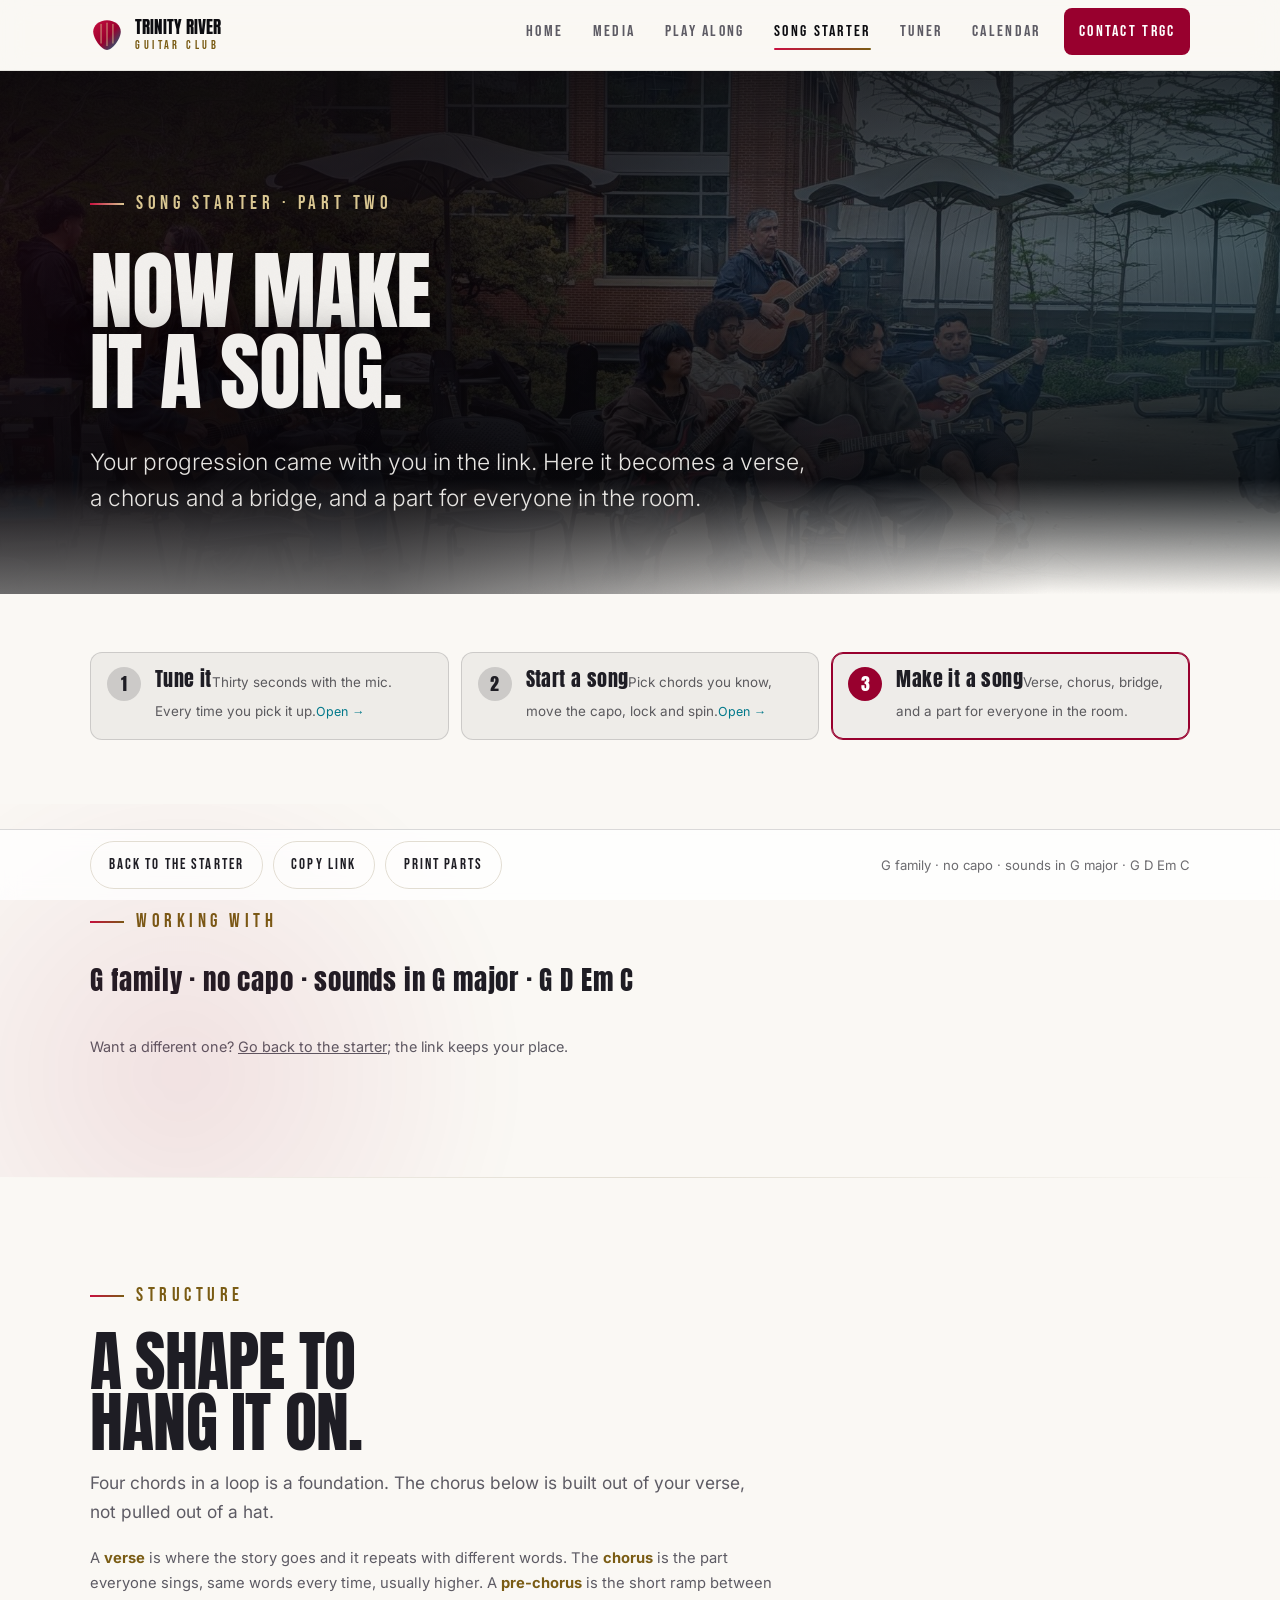
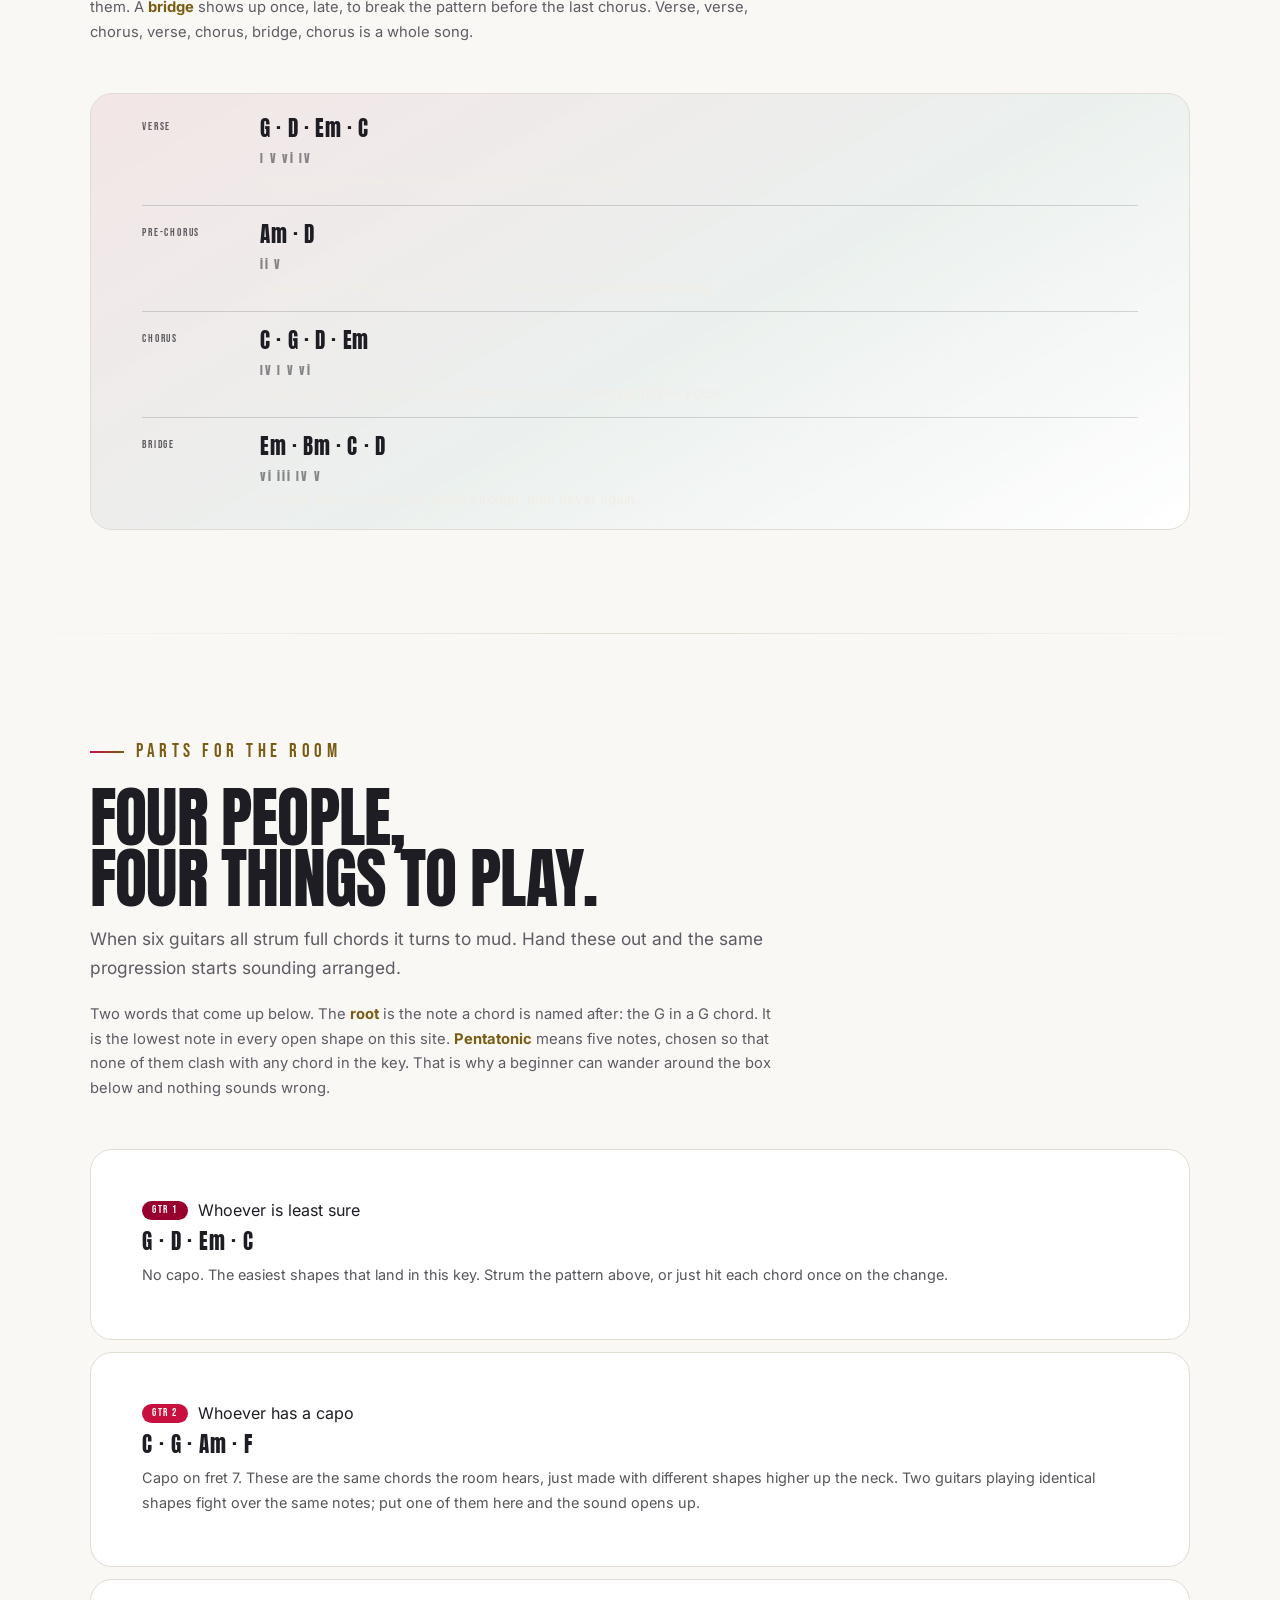
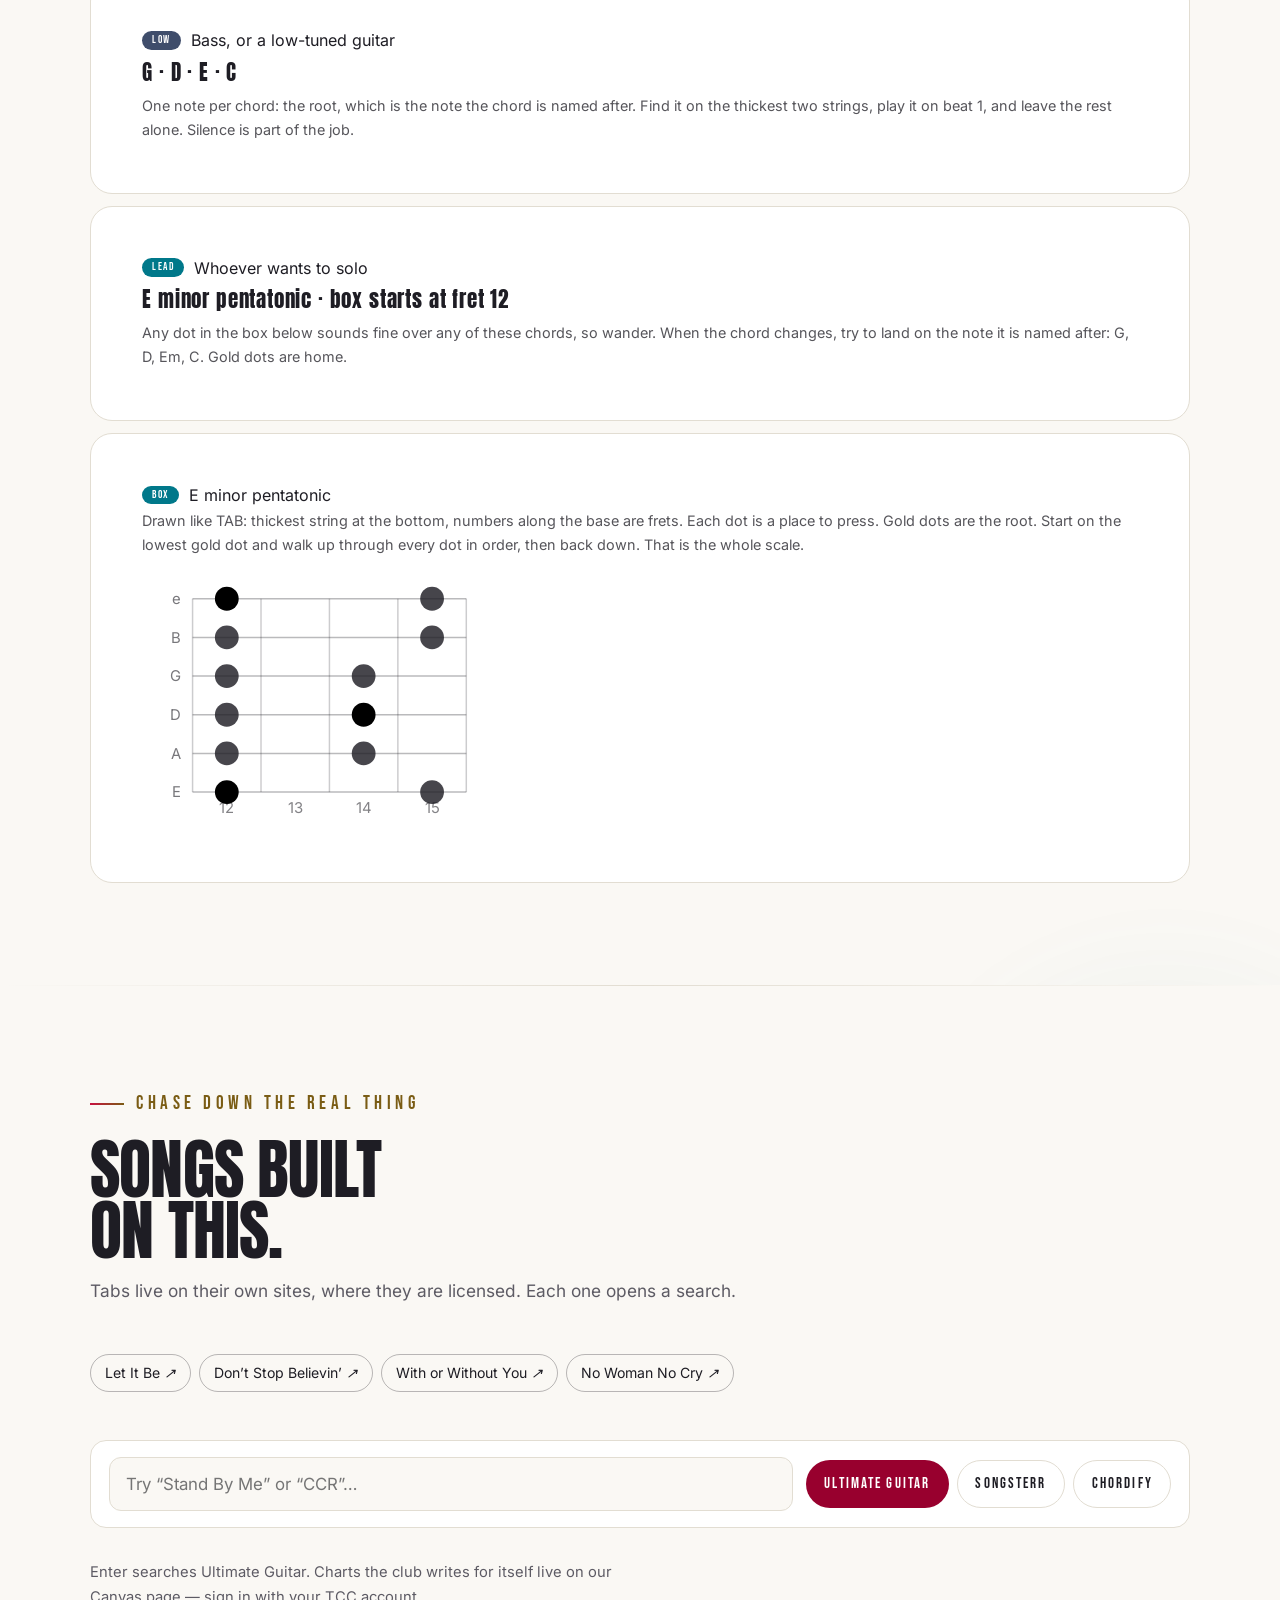
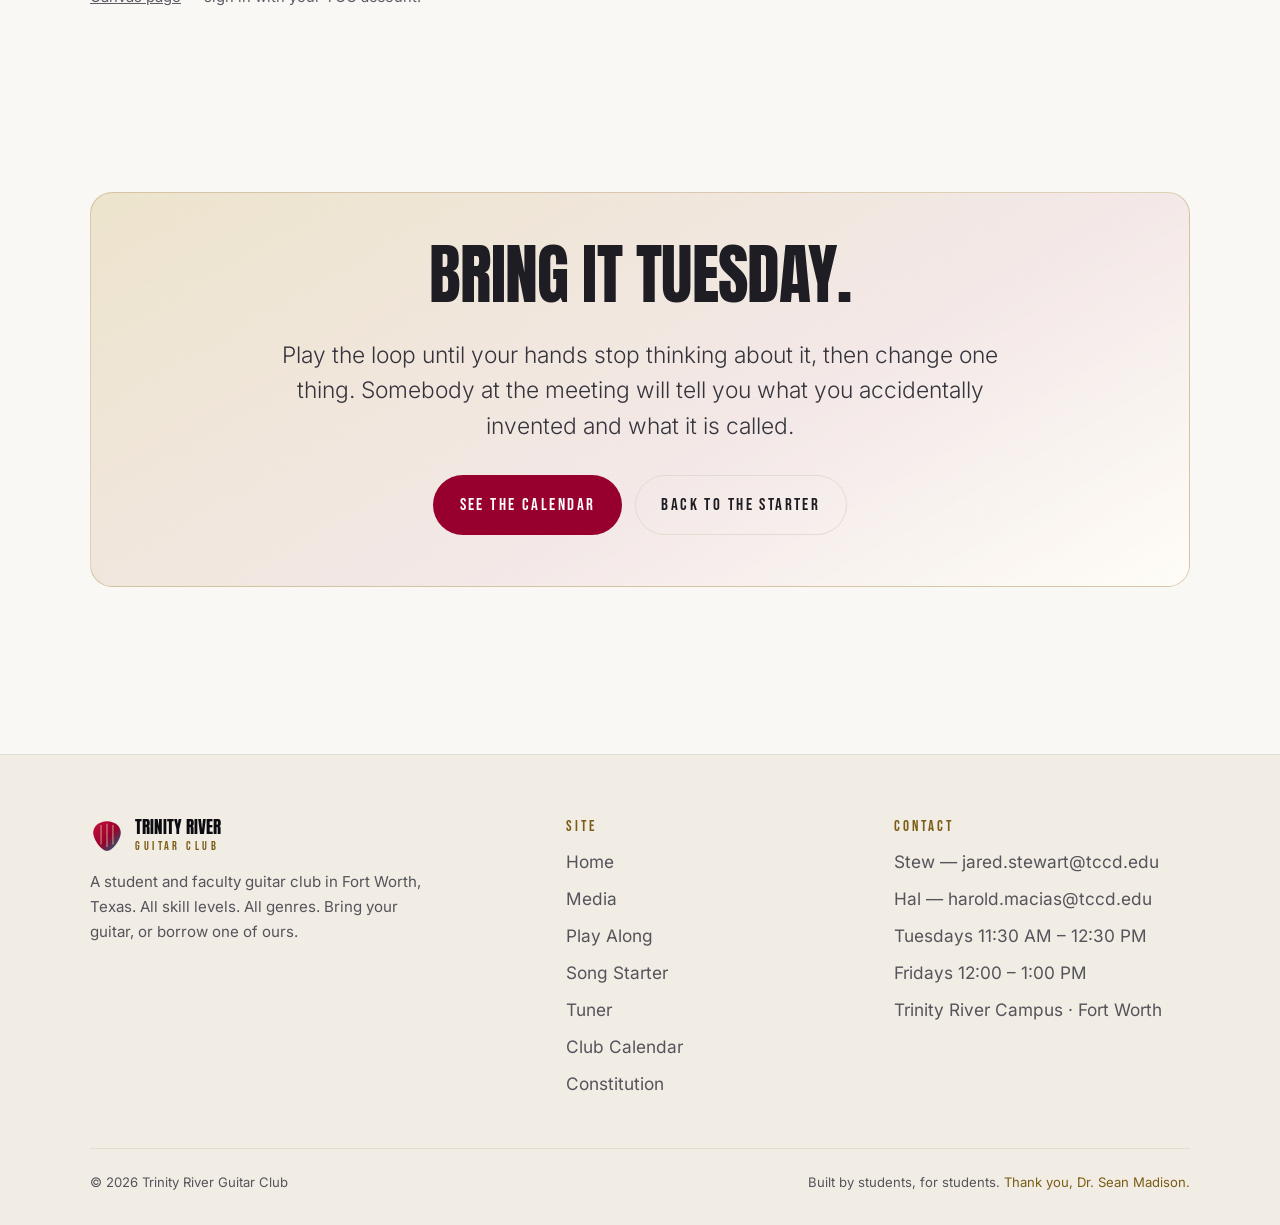
==== commit 83a572fa: "Add files via upload" ====
--- a/arrange.html
+++ b/arrange.html
@@ -249,6 +249,28 @@
 .ss-hero-btns{display:flex;gap:10px;flex-wrap:wrap;margin-top:1.2rem}
 .ss-state--big{font-family:var(--font-display,'Anton',sans-serif);font-size:clamp(1.2rem,3vw,1.7rem);letter-spacing:.03em;opacity:1}
 .ss-notice{font-size:.9rem;padding:10px 14px;border:1px dashed var(--ss-line-2);border-radius:10px;margin-top:12px}
+
+/* ---------- the three-step pathway, shown on every page ---------- */
+.ss-steps{display:grid;grid-template-columns:repeat(3,1fr);gap:12px;margin-top:-6px}
+.ss-step{
+  display:flex;gap:14px;align-items:flex-start;text-decoration:none;color:inherit;
+  border:1px solid var(--ss-line);border-radius:12px;padding:14px 16px;background:var(--ss-soft);
+  transition:border-color .15s ease,transform .15s ease;
+}
+.ss-step:hover{border-color:var(--ss-accent);transform:translateY(-2px)}
+.ss-step[aria-current="page"]{border-color:var(--ss-accent);box-shadow:inset 0 0 0 1px var(--ss-accent)}
+.ss-step__n{
+  flex:0 0 34px;height:34px;border-radius:50%;display:flex;align-items:center;justify-content:center;
+  font-family:var(--font-display,'Anton',sans-serif);font-size:1.1rem;background:var(--ss-line);
+}
+.ss-step[aria-current="page"] .ss-step__n{background:var(--ss-accent);color:#fff}
+.ss-step__t{font-family:var(--font-display,'Anton',sans-serif);font-size:1.25rem;letter-spacing:.02em;line-height:1.05}
+.ss-step__d{font-size:.84rem;opacity:.7;margin-top:3px;line-height:1.35}
+.ss-step__go{font-size:.78rem;margin-top:6px;color:var(--ss-teal)}
+.ss-step[aria-current="page"] .ss-step__go{display:none}
+@media (max-width:700px){ .ss-steps{grid-template-columns:1fr} }
+.ss-next{margin-top:1.6rem;display:flex;align-items:center;gap:14px;flex-wrap:wrap;padding:14px 18px;border:1px solid var(--ss-line);border-radius:12px;background:var(--ss-soft)}
+.ss-next p{margin:0;flex:1 1 260px;font-size:.92rem}
 </style>
 </head>
 <body>
@@ -274,6 +296,7 @@
 <li><a href="media.html">Media</a></li>
 <li><a href="play-along.html">Play Along</a></li>
 <li><a href="progressions.html" aria-current="page">Song Starter</a></li>
+<li><a href="tuner.html">Tuner</a></li>
 <li><a href="calendar.html">Calendar</a></li>
 <li class="nav__cta"><a class="btn btn--sm" href="mailto:jared.stewart@tccd.edu?subject=Trinity%20River%20Guitar%20Club">Contact TRGC</a></li>
 </ul>
@@ -293,6 +316,17 @@
 <p class="lede hero__sub">Your progression came with you in the link. Here it becomes a verse, a chorus and a bridge, and a part for everyone in the room.</p>
 </div>
 </section>
+
+<section class="pad-sm" aria-label="The three steps">
+<div class="wrap">
+<div class="ss-steps">
+<a class="ss-step" href="tuner.html"><span class="ss-step__n">1</span><span><span class="ss-step__t">Tune it</span><span class="ss-step__d">Thirty seconds with the mic. Every time you pick it up.</span><span class="ss-step__go">Open &rarr;</span></span></a>
+<a class="ss-step" href="progressions.html" data-carry="progressions.html"><span class="ss-step__n">2</span><span><span class="ss-step__t">Start a song</span><span class="ss-step__d">Pick chords you know, move the capo, lock and spin.</span><span class="ss-step__go">Open &rarr;</span></span></a>
+<a class="ss-step" href="arrange.html" data-carry="arrange.html" aria-current="page"><span class="ss-step__n">3</span><span><span class="ss-step__t">Make it a song</span><span class="ss-step__d">Verse, chorus, bridge, and a part for everyone in the room.</span></span></a>
+</div>
+</div>
+</section>
+
 
 <section class="pad glow-crimson">
 <div class="wrap">
@@ -412,6 +446,7 @@
 <li><a href="media.html">Media</a></li>
 <li><a href="play-along.html">Play Along</a></li>
 <li><a href="progressions.html">Song Starter</a></li>
+<li><a href="tuner.html">Tuner</a></li>
 <li><a href="calendar.html">Club Calendar</a></li>
 <li><a href="trgc-constitution.pdf">Constitution</a></li>
 </ul>
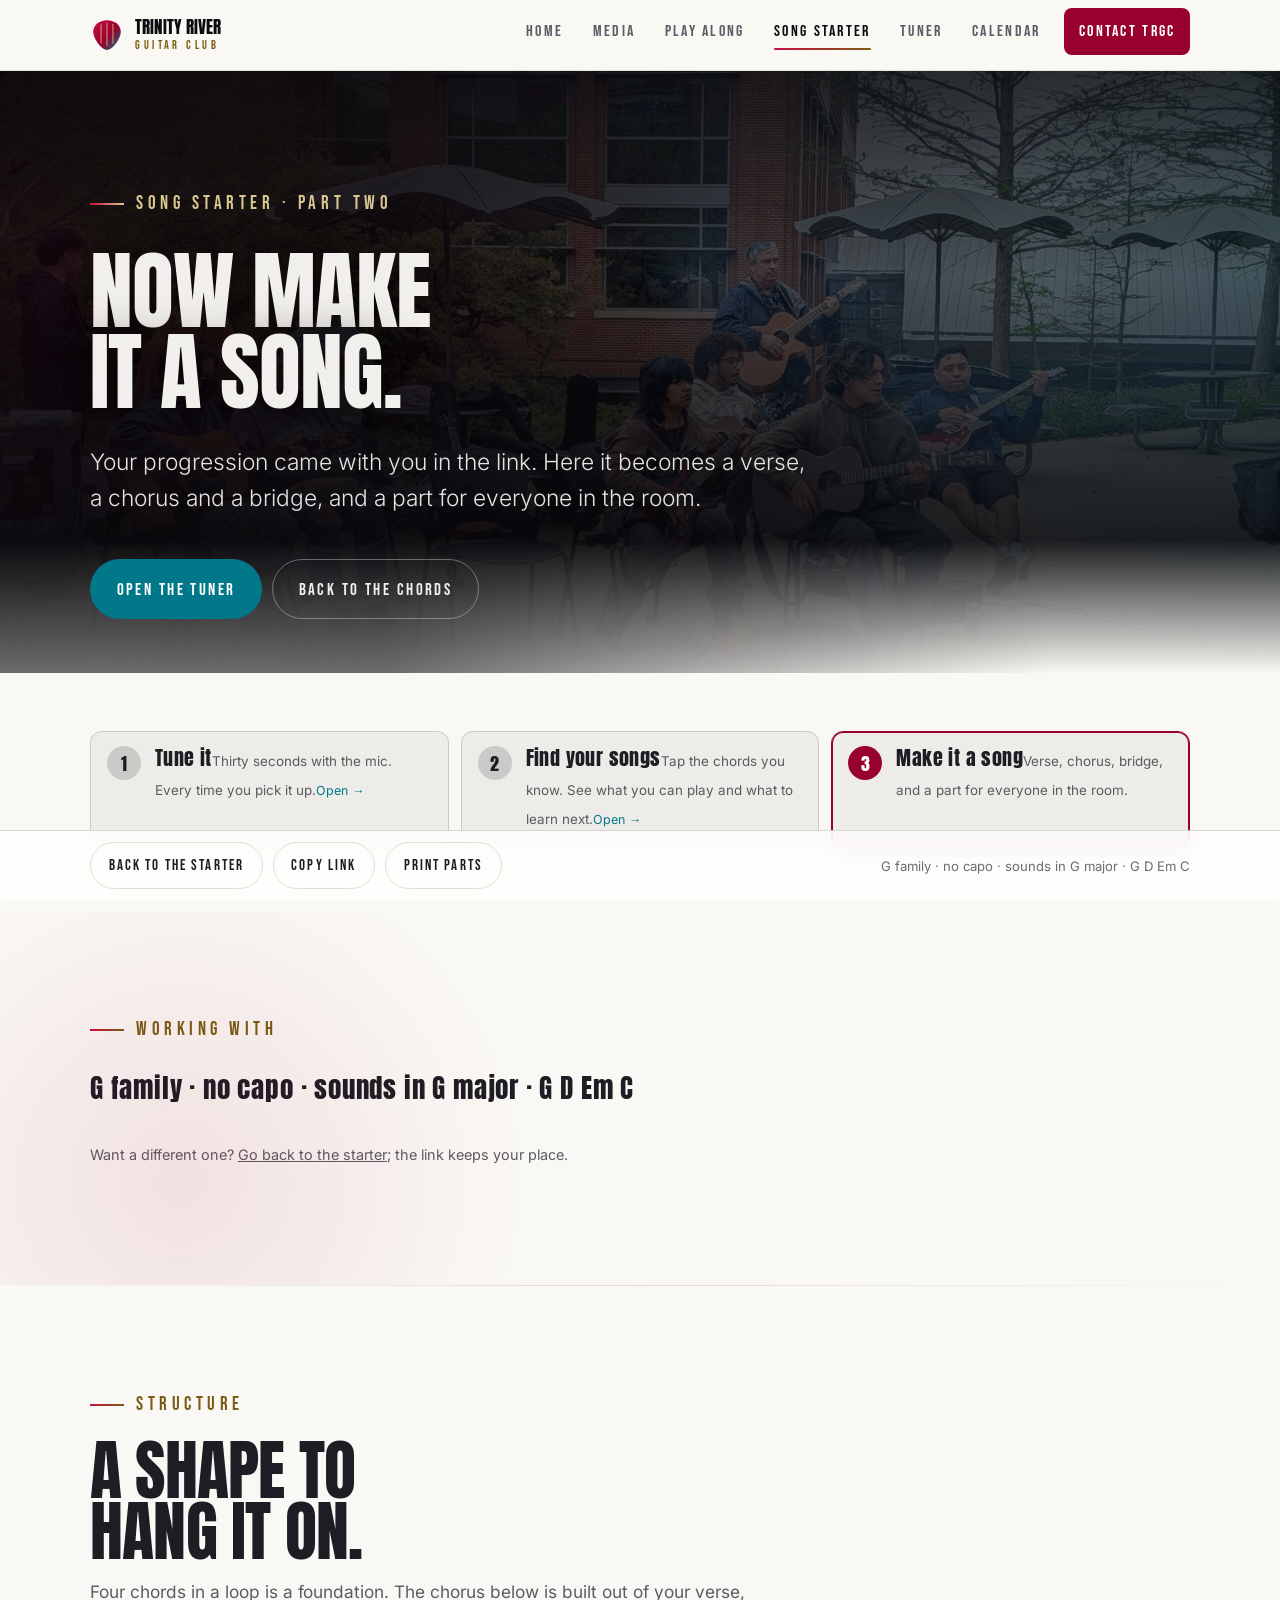
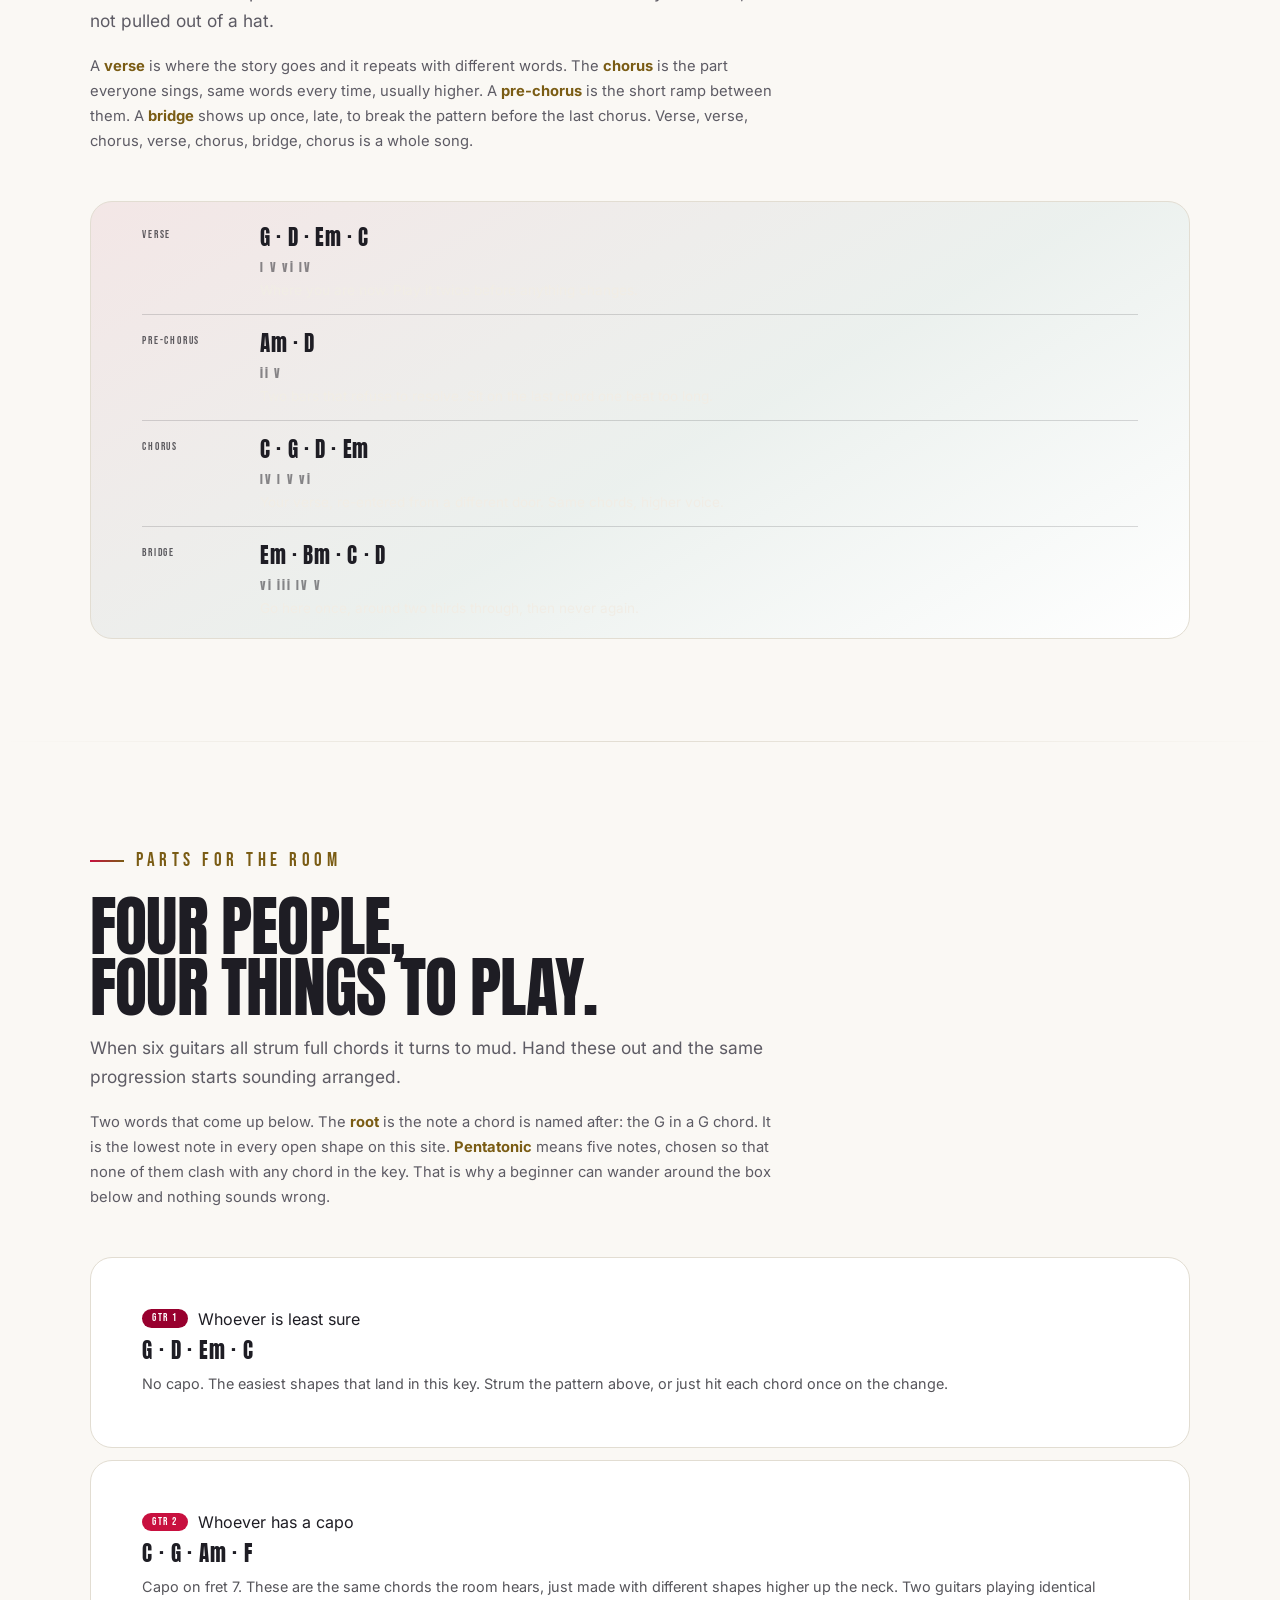
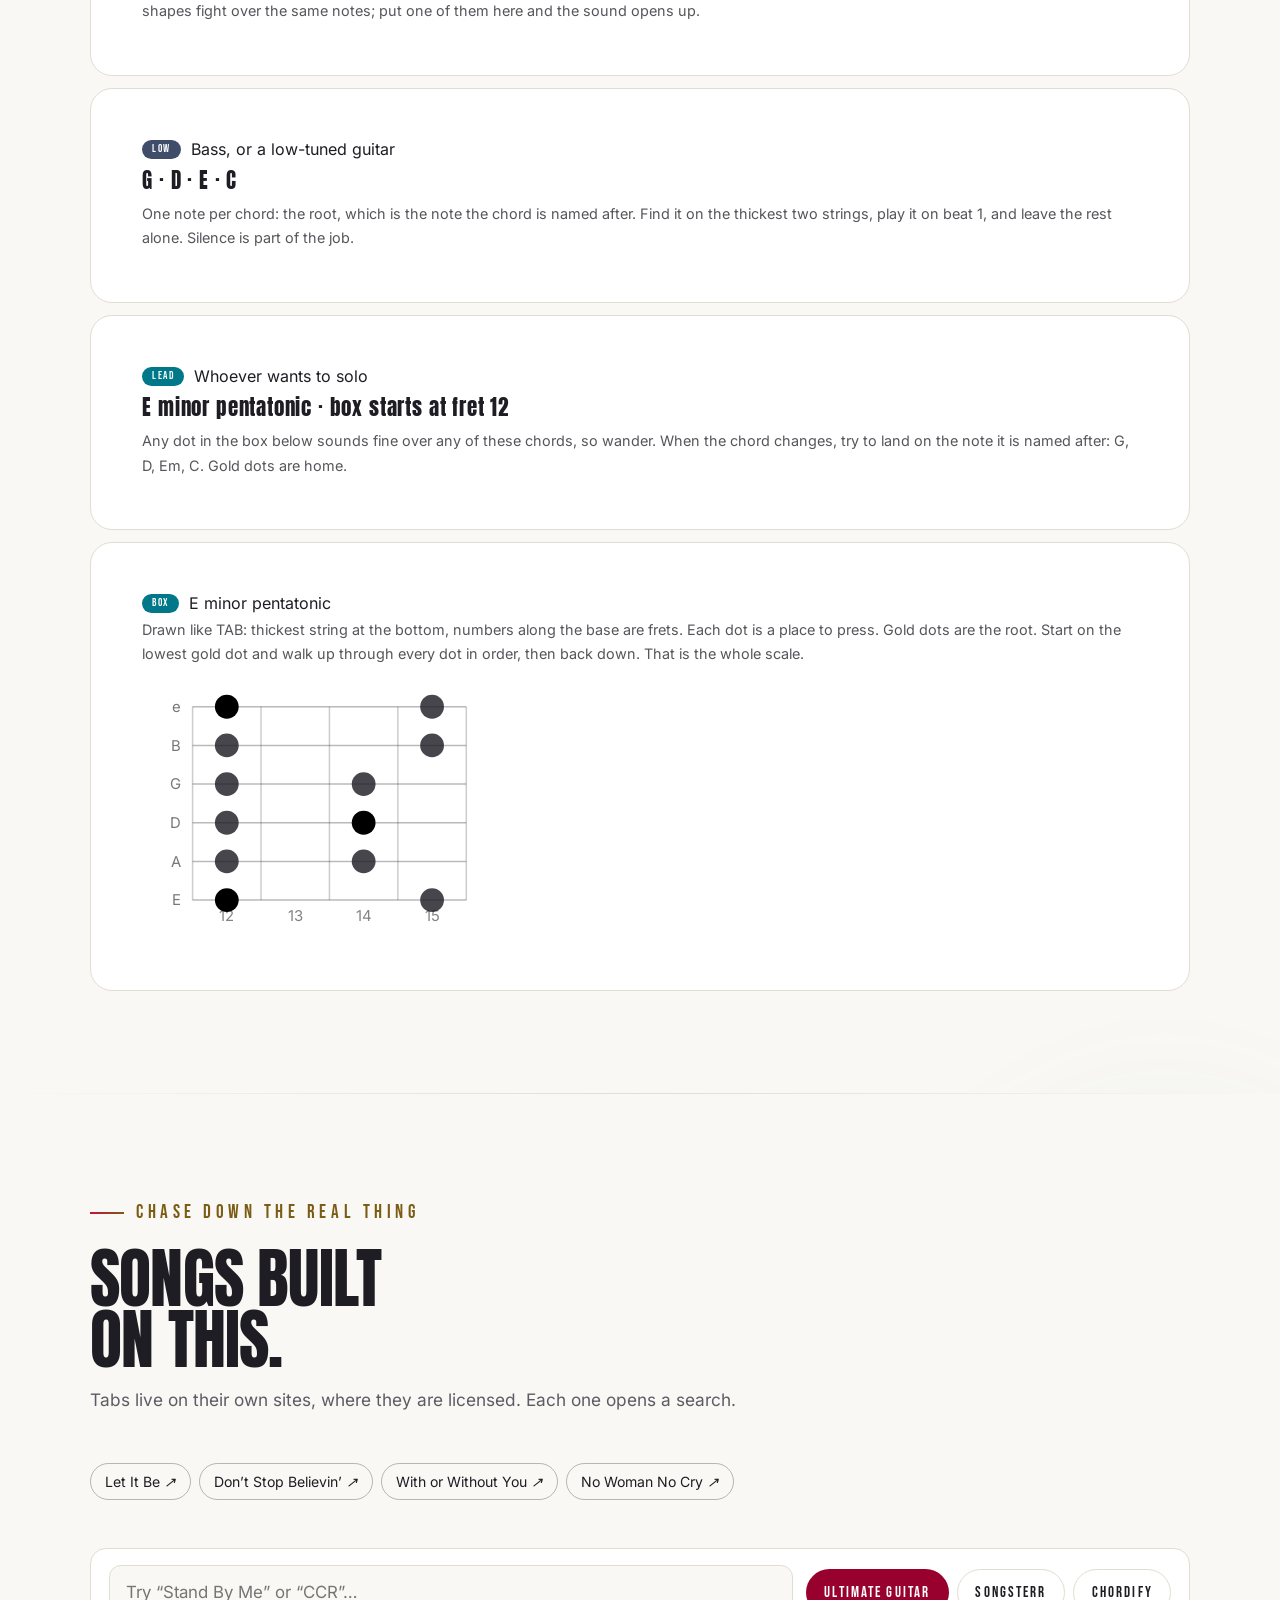
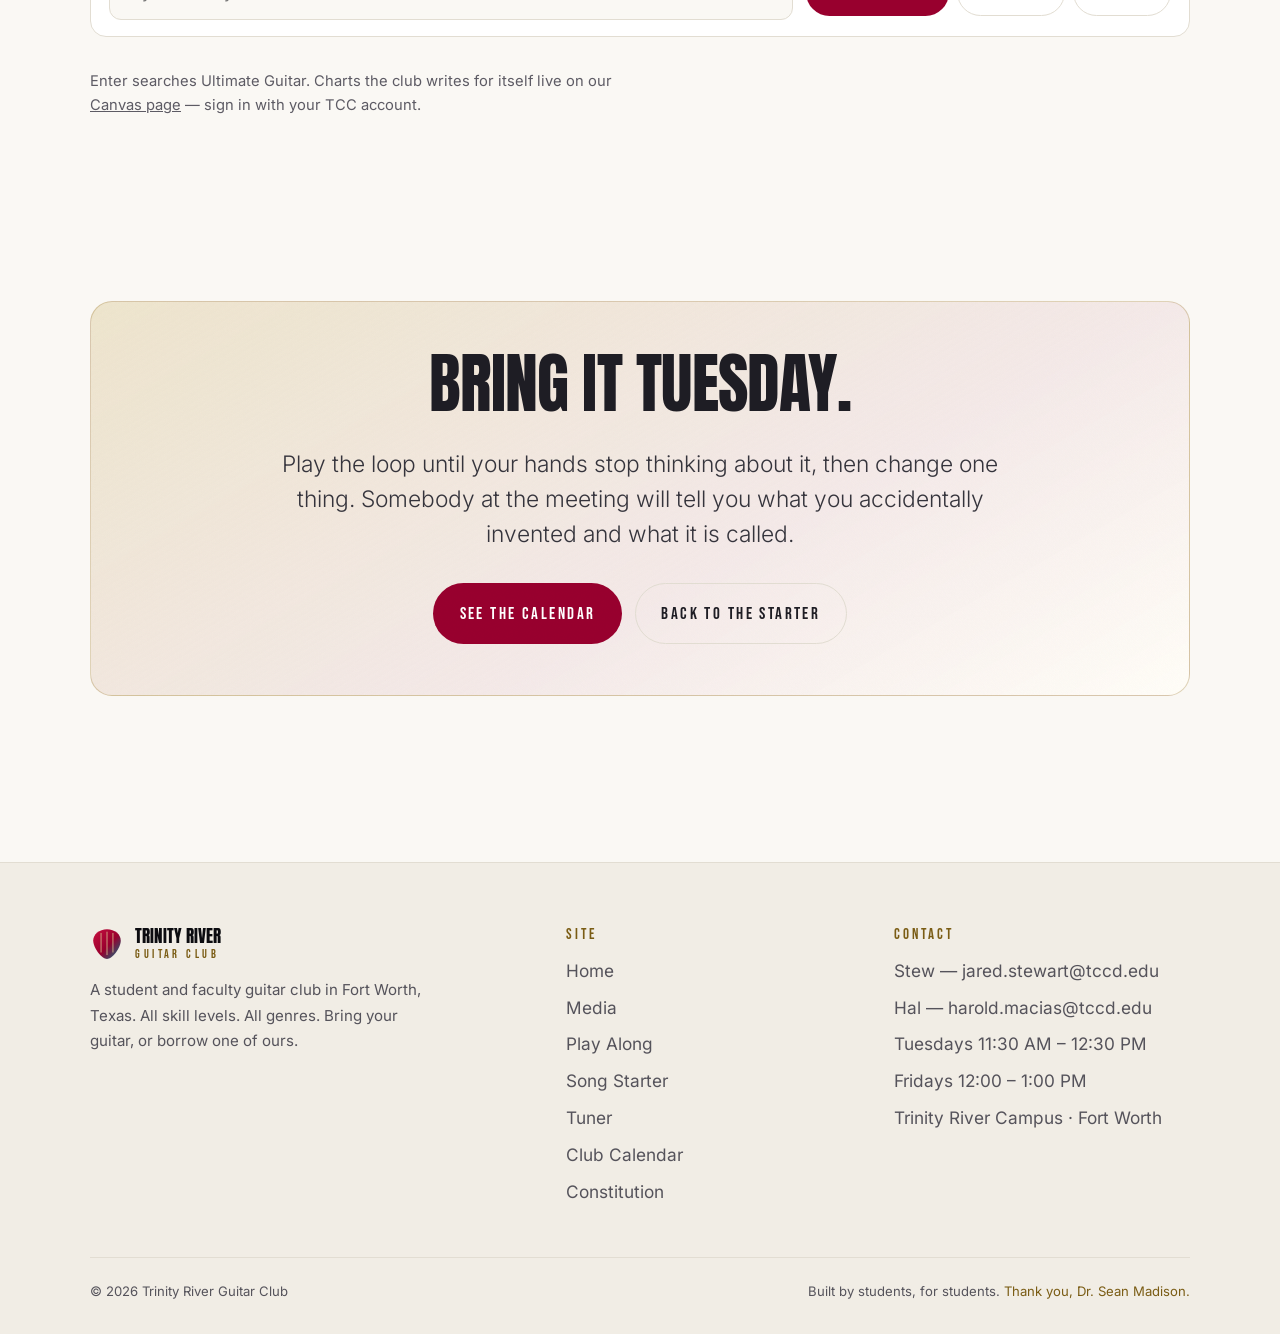
==== commit 578d92ac: "Add files via upload" ====
--- a/arrange.html
+++ b/arrange.html
@@ -314,6 +314,10 @@
 <p class="eyebrow">Song Starter · part two</p>
 <h1 class="display d1" style="font-size:clamp(2.6rem,8vw,5.4rem)">Now make<br>it a song.</h1>
 <p class="lede hero__sub">Your progression came with you in the link. Here it becomes a verse, a chorus and a bridge, and a part for everyone in the room.</p>
+<div class="ss-hero-btns">
+<a class="btn btn--teal" href="tuner.html">Open the tuner</a>
+<a class="btn btn--ghost" href="progressions.html" data-carry="progressions.html">Back to the chords</a>
+</div>
 </div>
 </section>
 
@@ -321,7 +325,7 @@
 <div class="wrap">
 <div class="ss-steps">
 <a class="ss-step" href="tuner.html"><span class="ss-step__n">1</span><span><span class="ss-step__t">Tune it</span><span class="ss-step__d">Thirty seconds with the mic. Every time you pick it up.</span><span class="ss-step__go">Open &rarr;</span></span></a>
-<a class="ss-step" href="progressions.html" data-carry="progressions.html"><span class="ss-step__n">2</span><span><span class="ss-step__t">Start a song</span><span class="ss-step__d">Pick chords you know, move the capo, lock and spin.</span><span class="ss-step__go">Open &rarr;</span></span></a>
+<a class="ss-step" href="progressions.html" data-carry="progressions.html"><span class="ss-step__n">2</span><span><span class="ss-step__t">Find your songs</span><span class="ss-step__d">Tap the chords you know. See what you can play and what to learn next.</span><span class="ss-step__go">Open &rarr;</span></span></a>
 <a class="ss-step" href="arrange.html" data-carry="arrange.html" aria-current="page"><span class="ss-step__n">3</span><span><span class="ss-step__t">Make it a song</span><span class="ss-step__d">Verse, chorus, bridge, and a part for everyone in the room.</span></span></a>
 </div>
 </div>
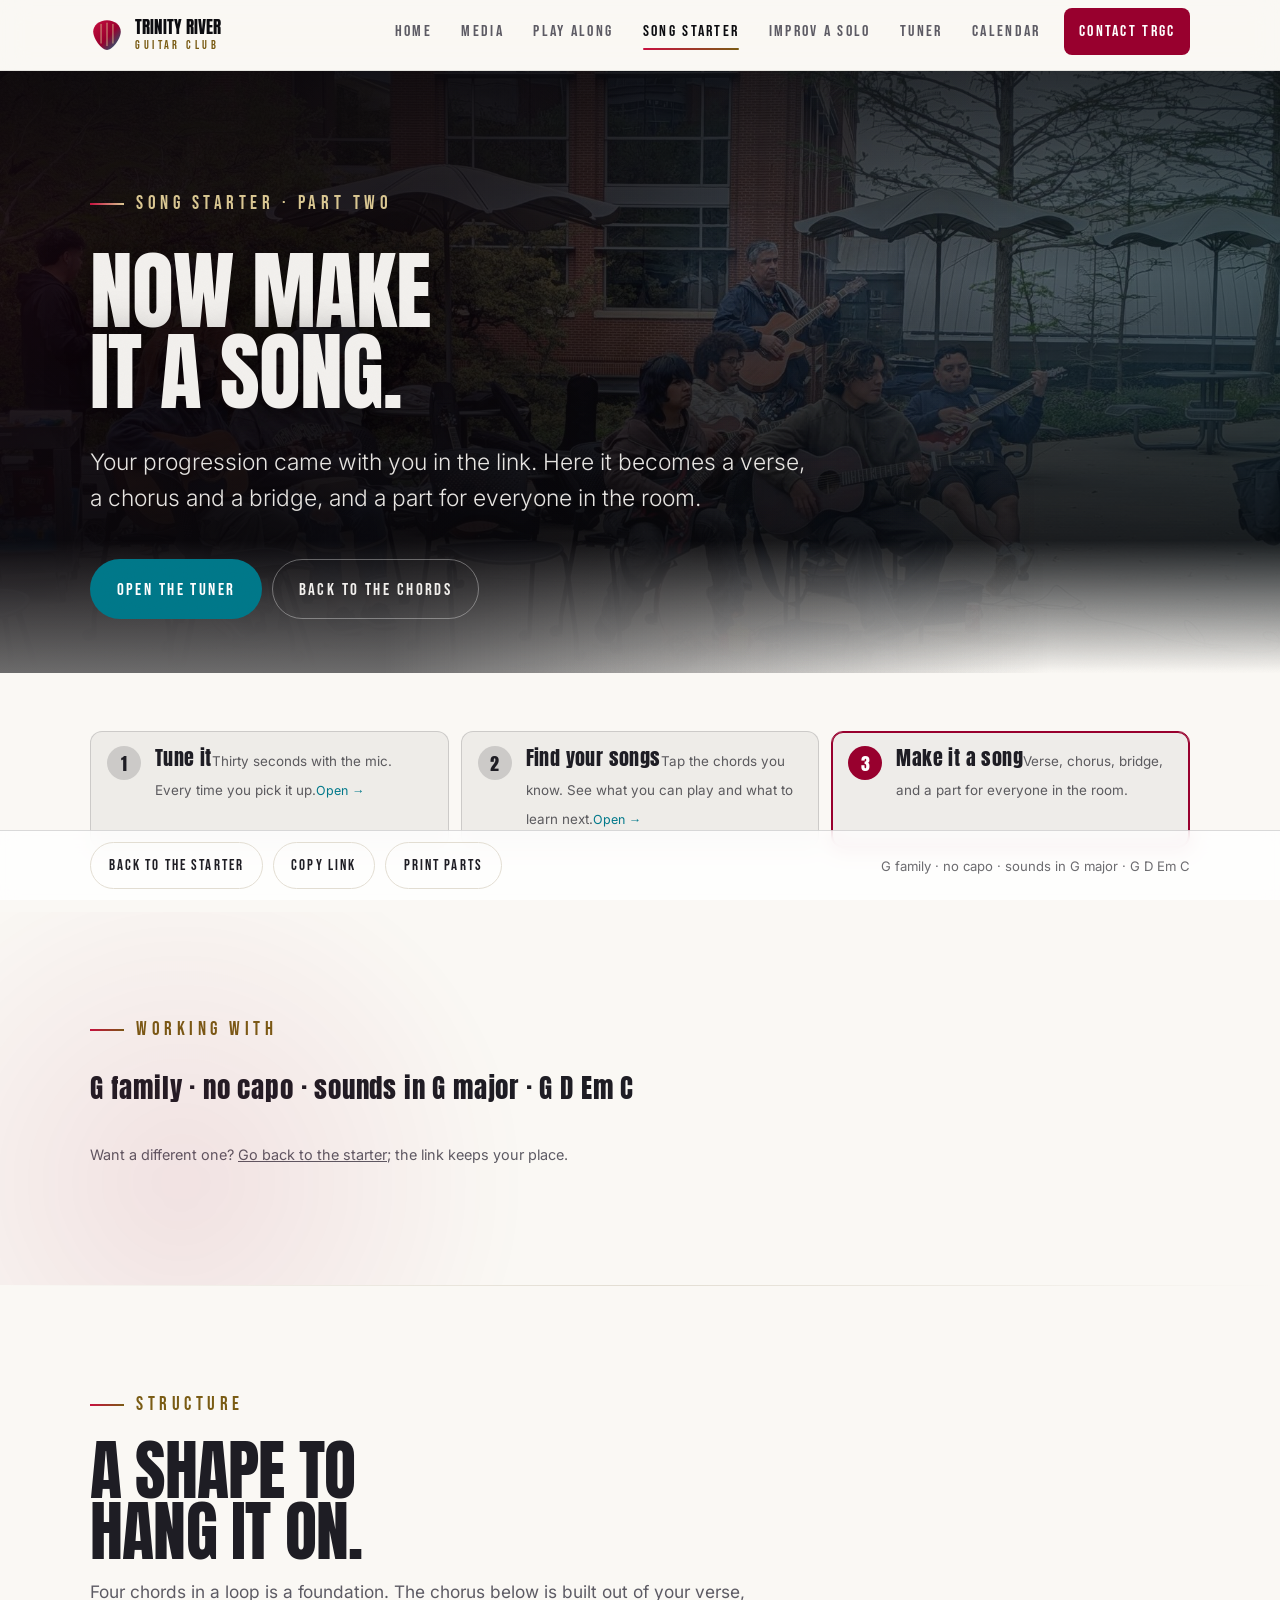
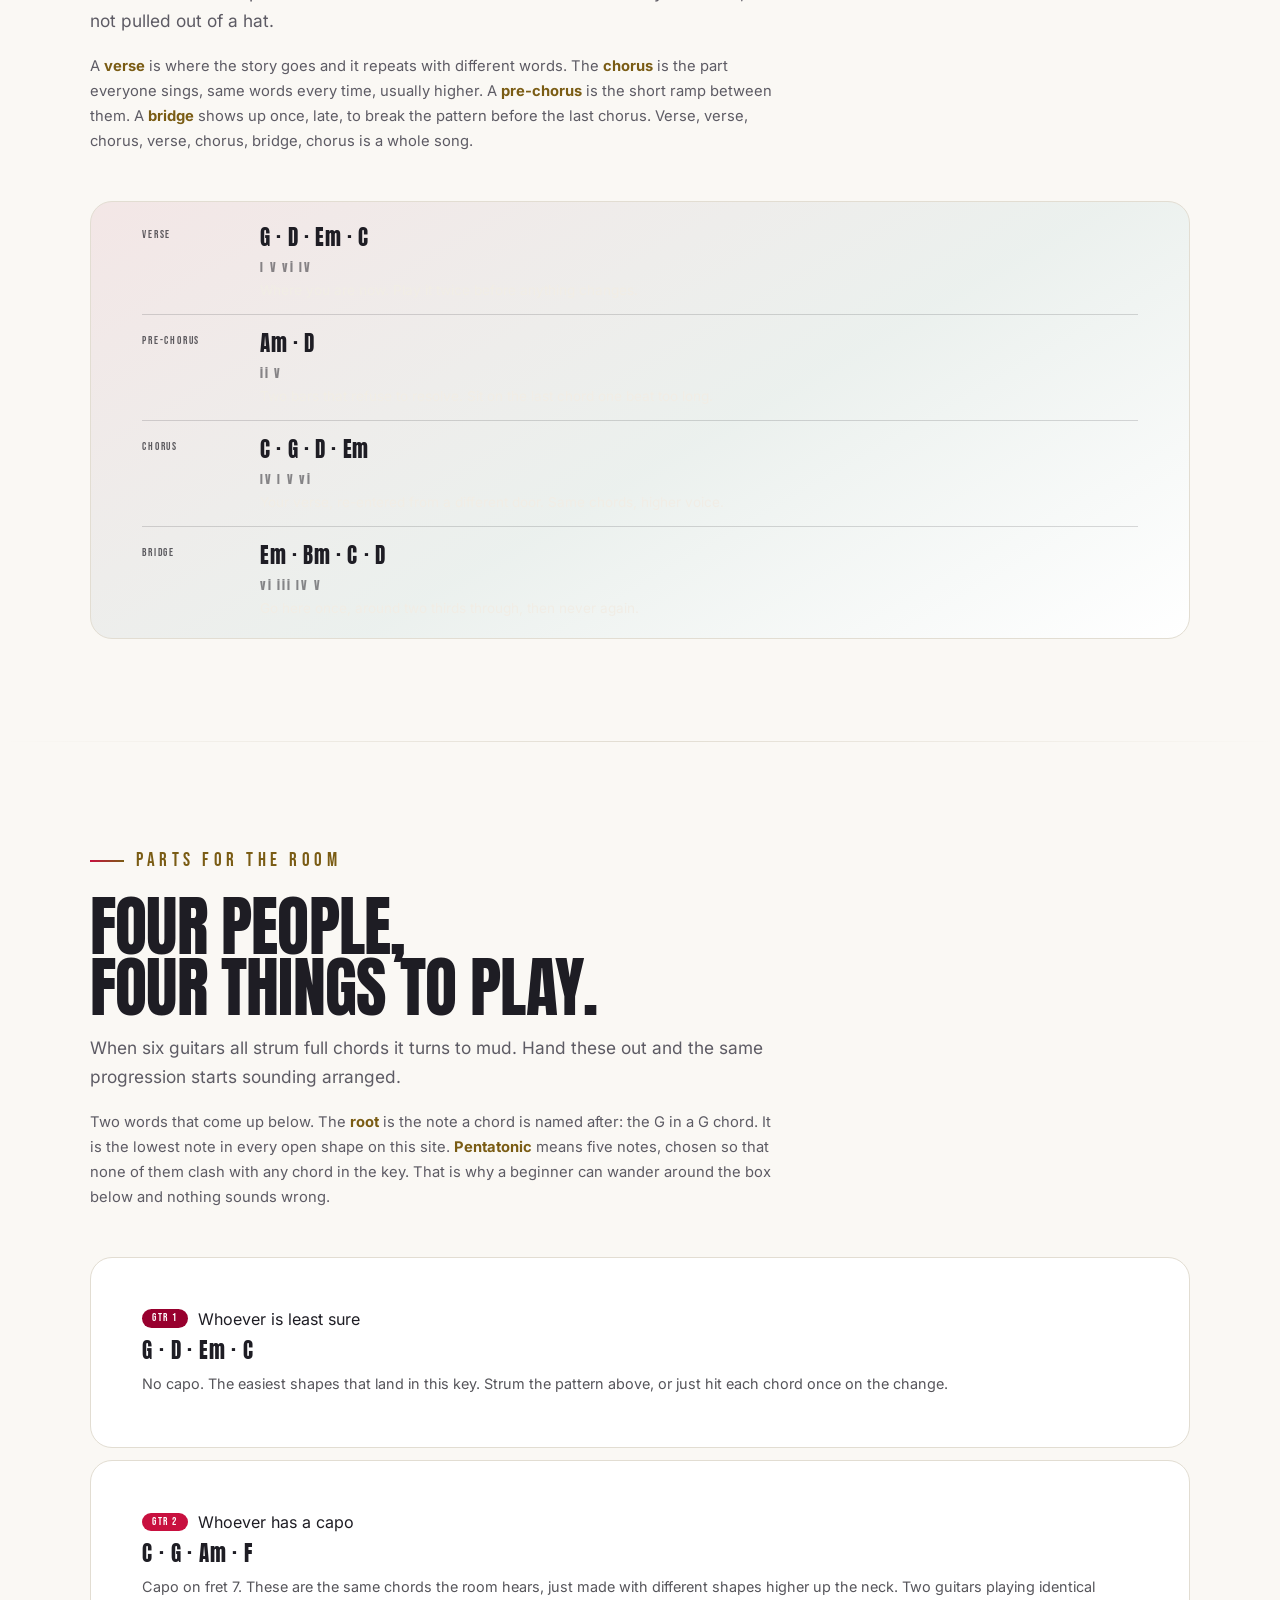
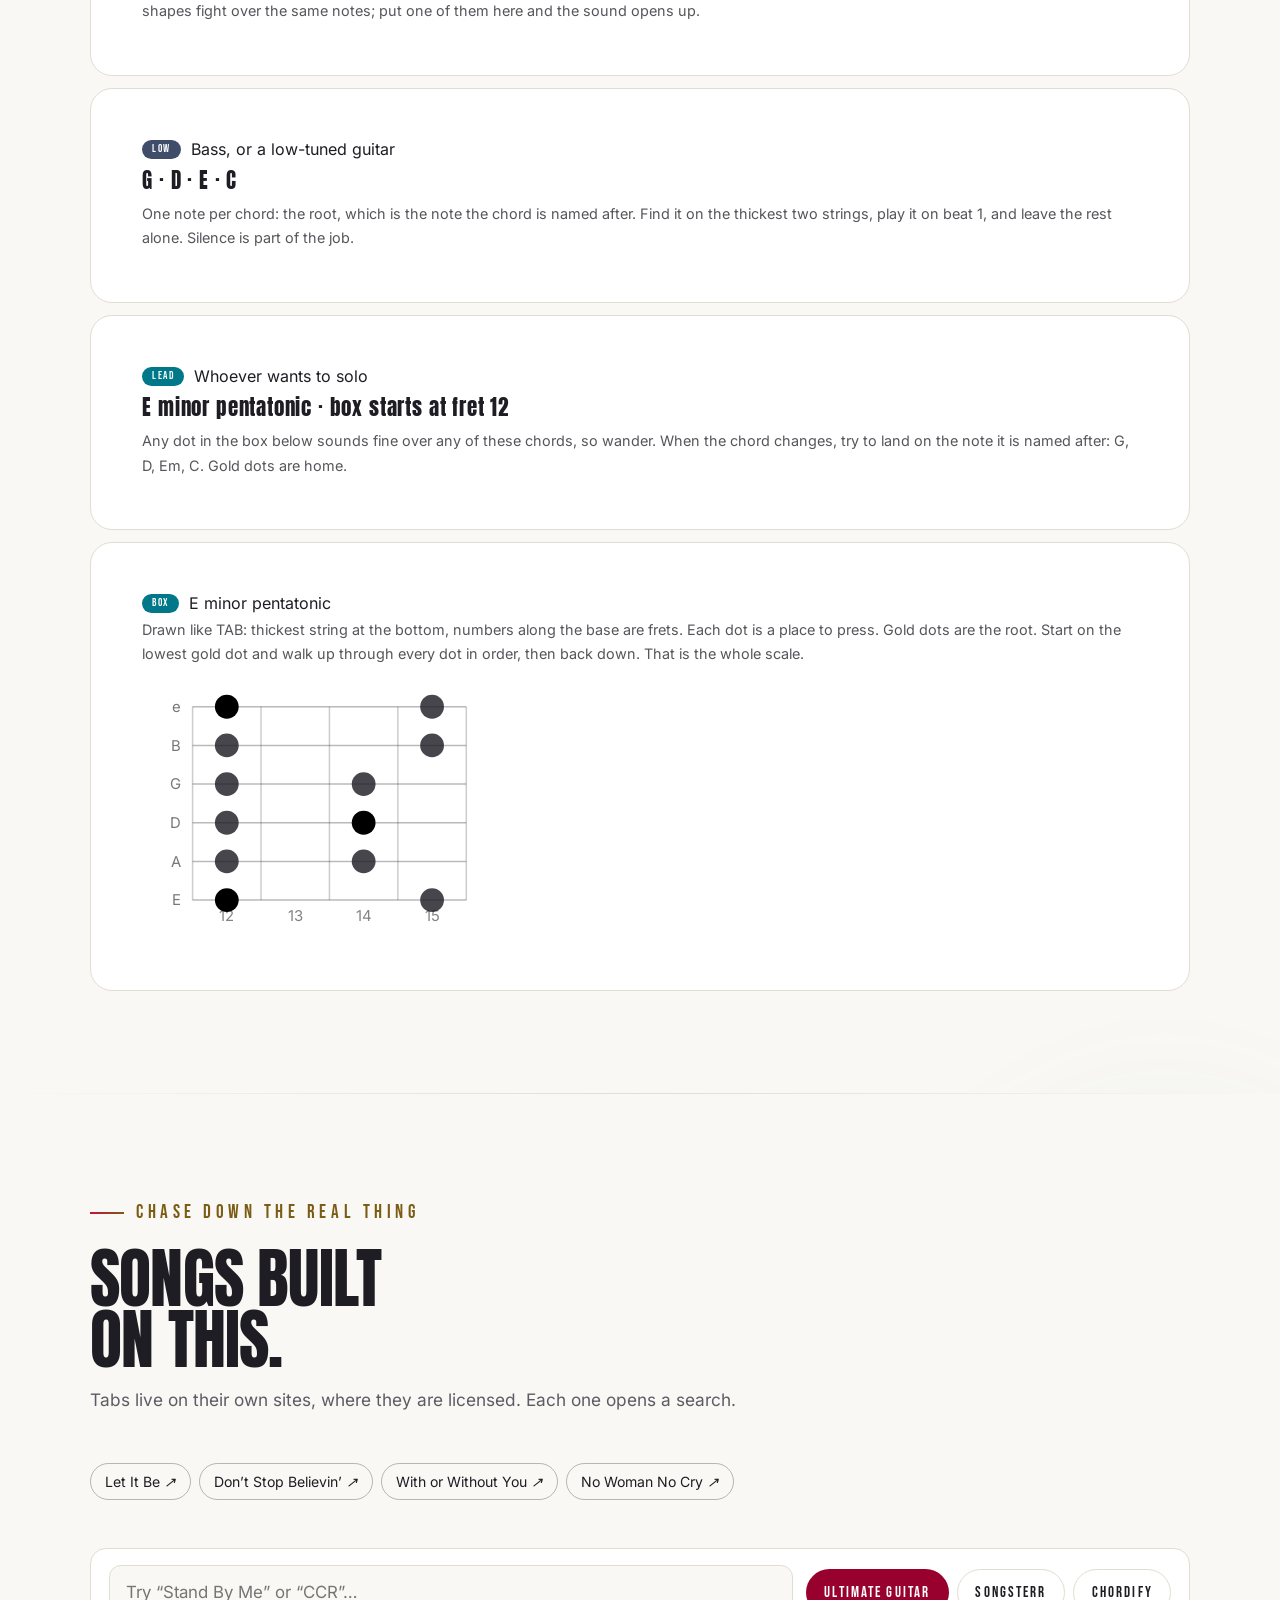
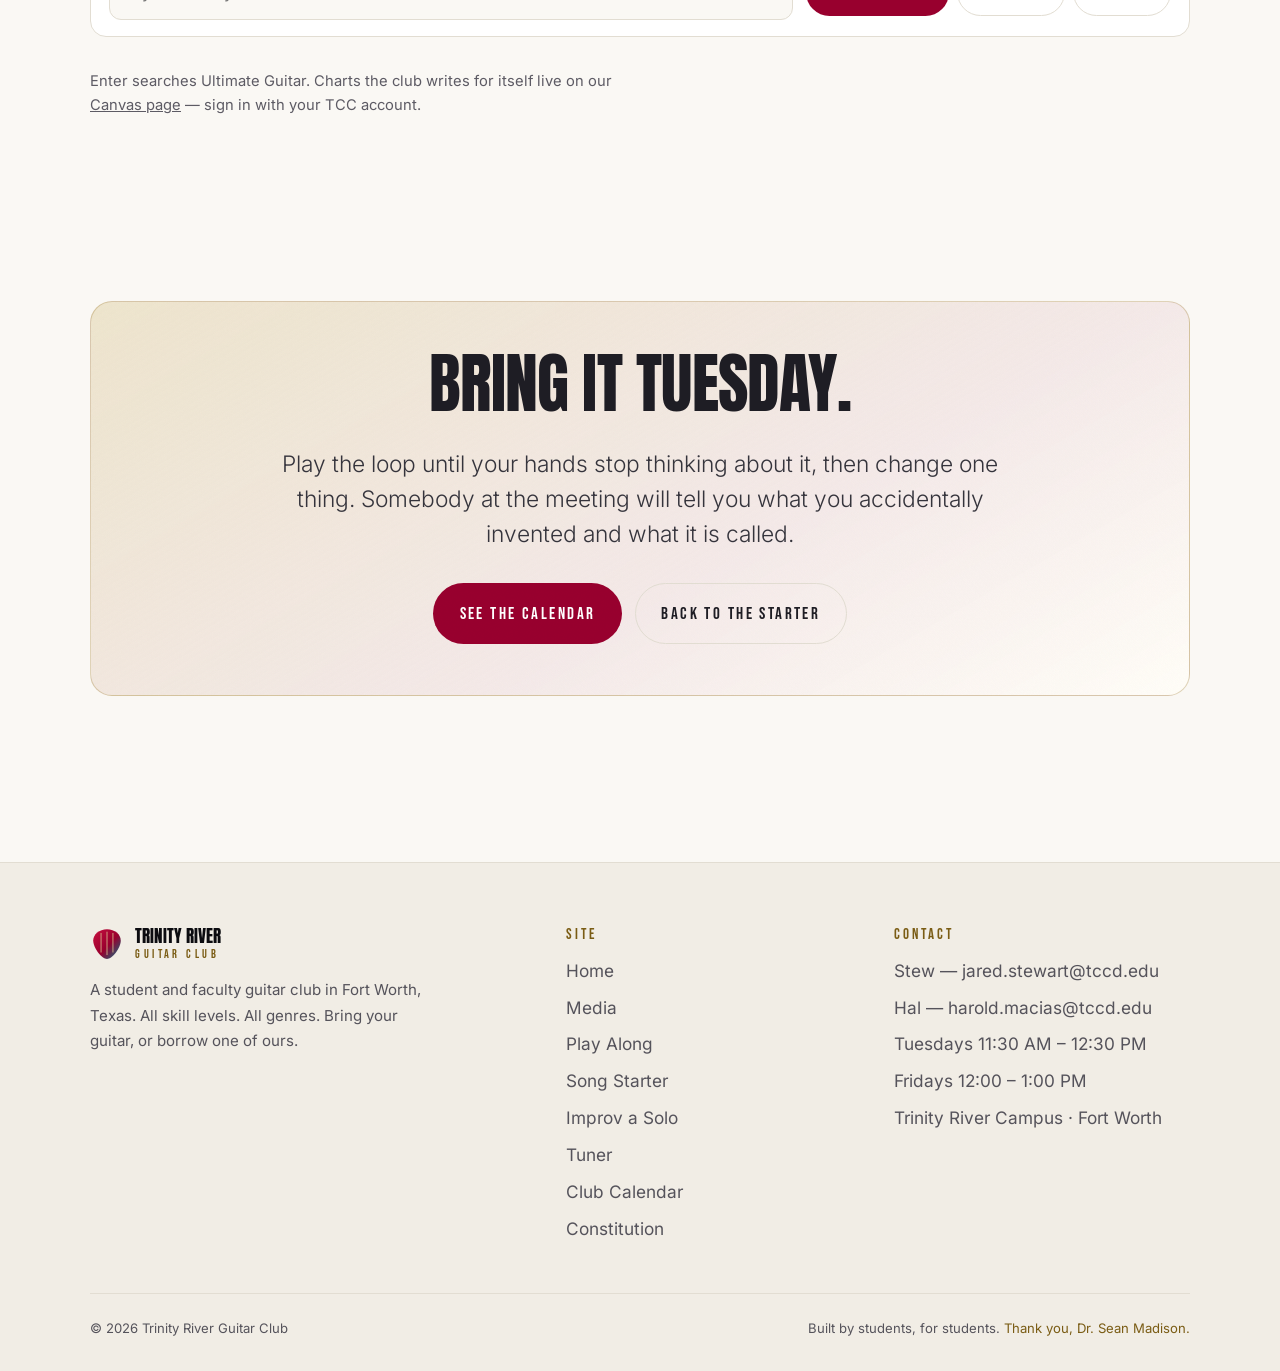
==== commit 344ae1e7: "Add files via upload" ====
--- a/arrange.html
+++ b/arrange.html
@@ -296,6 +296,7 @@
 <li><a href="media.html">Media</a></li>
 <li><a href="play-along.html">Play Along</a></li>
 <li><a href="progressions.html" aria-current="page">Song Starter</a></li>
+<li><a href="improv.html">Improv a Solo</a></li>
 <li><a href="tuner.html">Tuner</a></li>
 <li><a href="calendar.html">Calendar</a></li>
 <li class="nav__cta"><a class="btn btn--sm" href="mailto:jared.stewart@tccd.edu?subject=Trinity%20River%20Guitar%20Club">Contact TRGC</a></li>
@@ -450,6 +451,7 @@
 <li><a href="media.html">Media</a></li>
 <li><a href="play-along.html">Play Along</a></li>
 <li><a href="progressions.html">Song Starter</a></li>
+<li><a href="improv.html">Improv a Solo</a></li>
 <li><a href="tuner.html">Tuner</a></li>
 <li><a href="calendar.html">Club Calendar</a></li>
 <li><a href="trgc-constitution.pdf">Constitution</a></li>
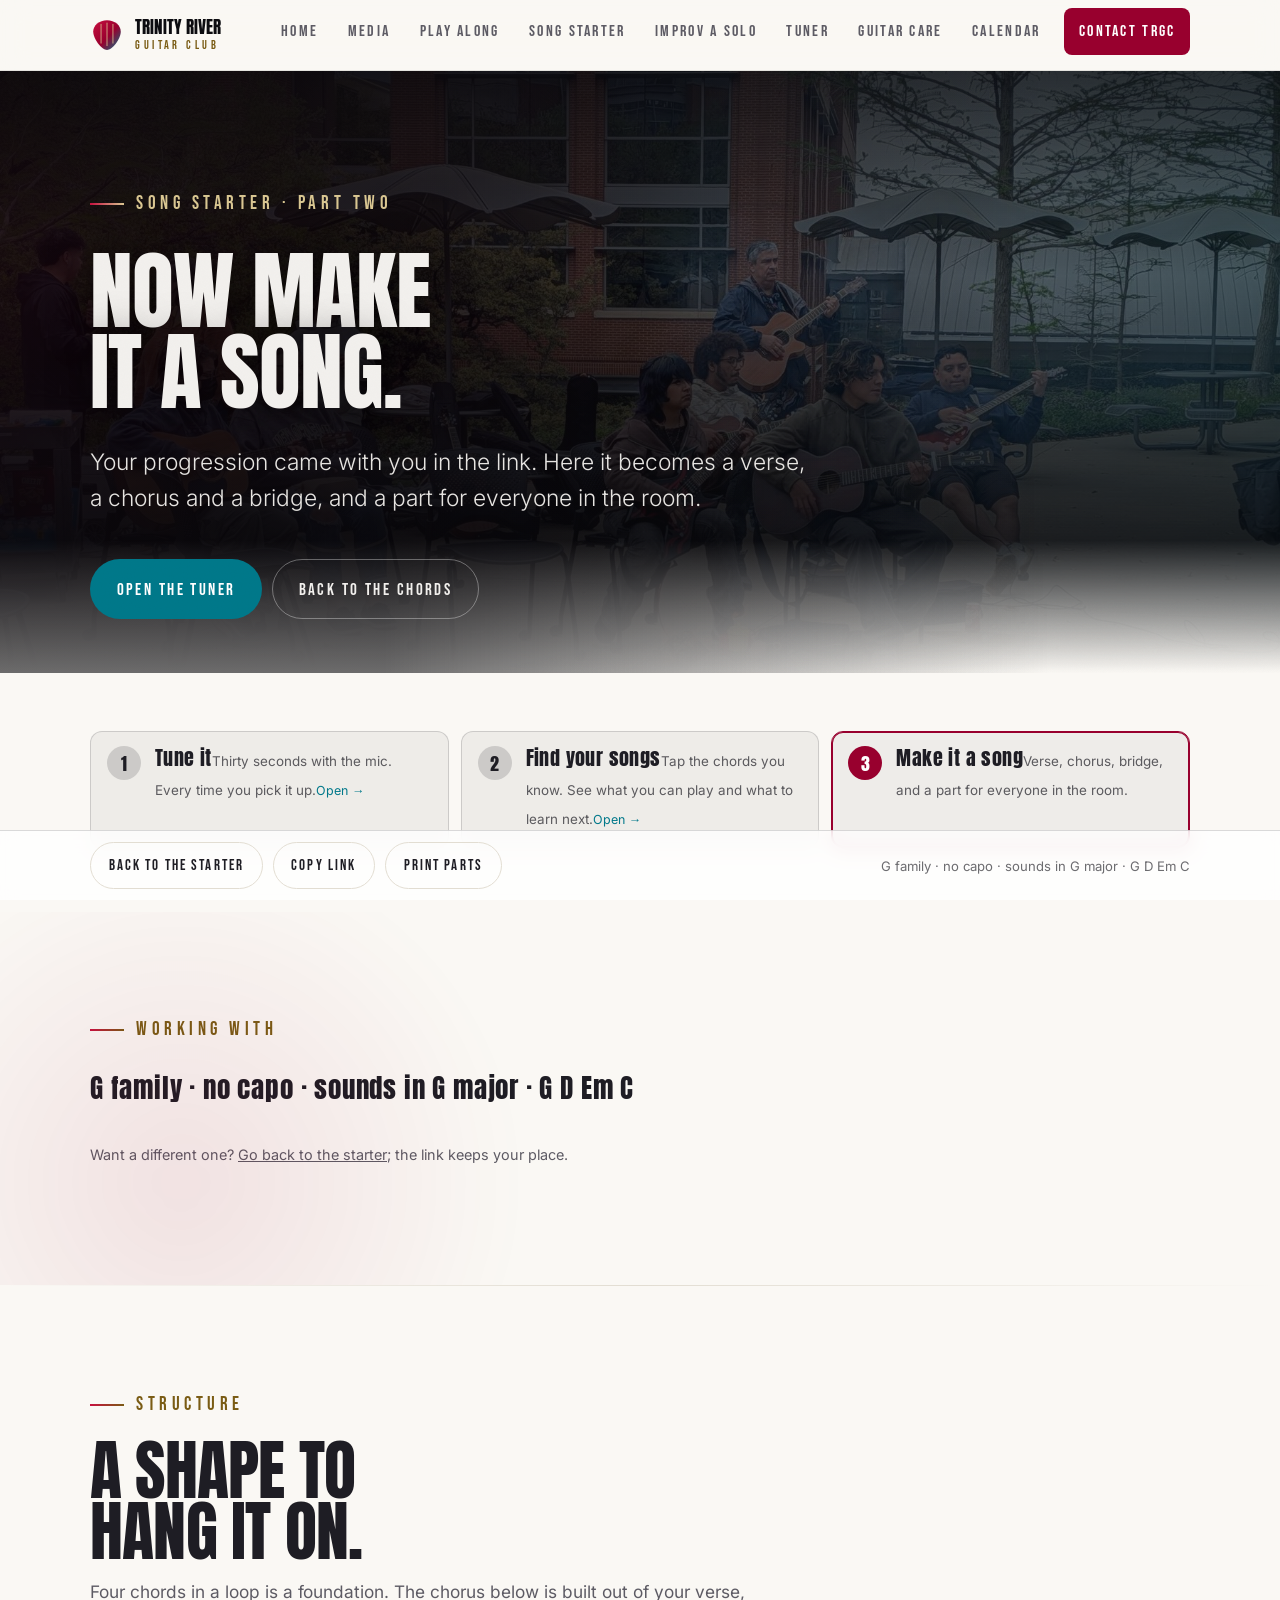
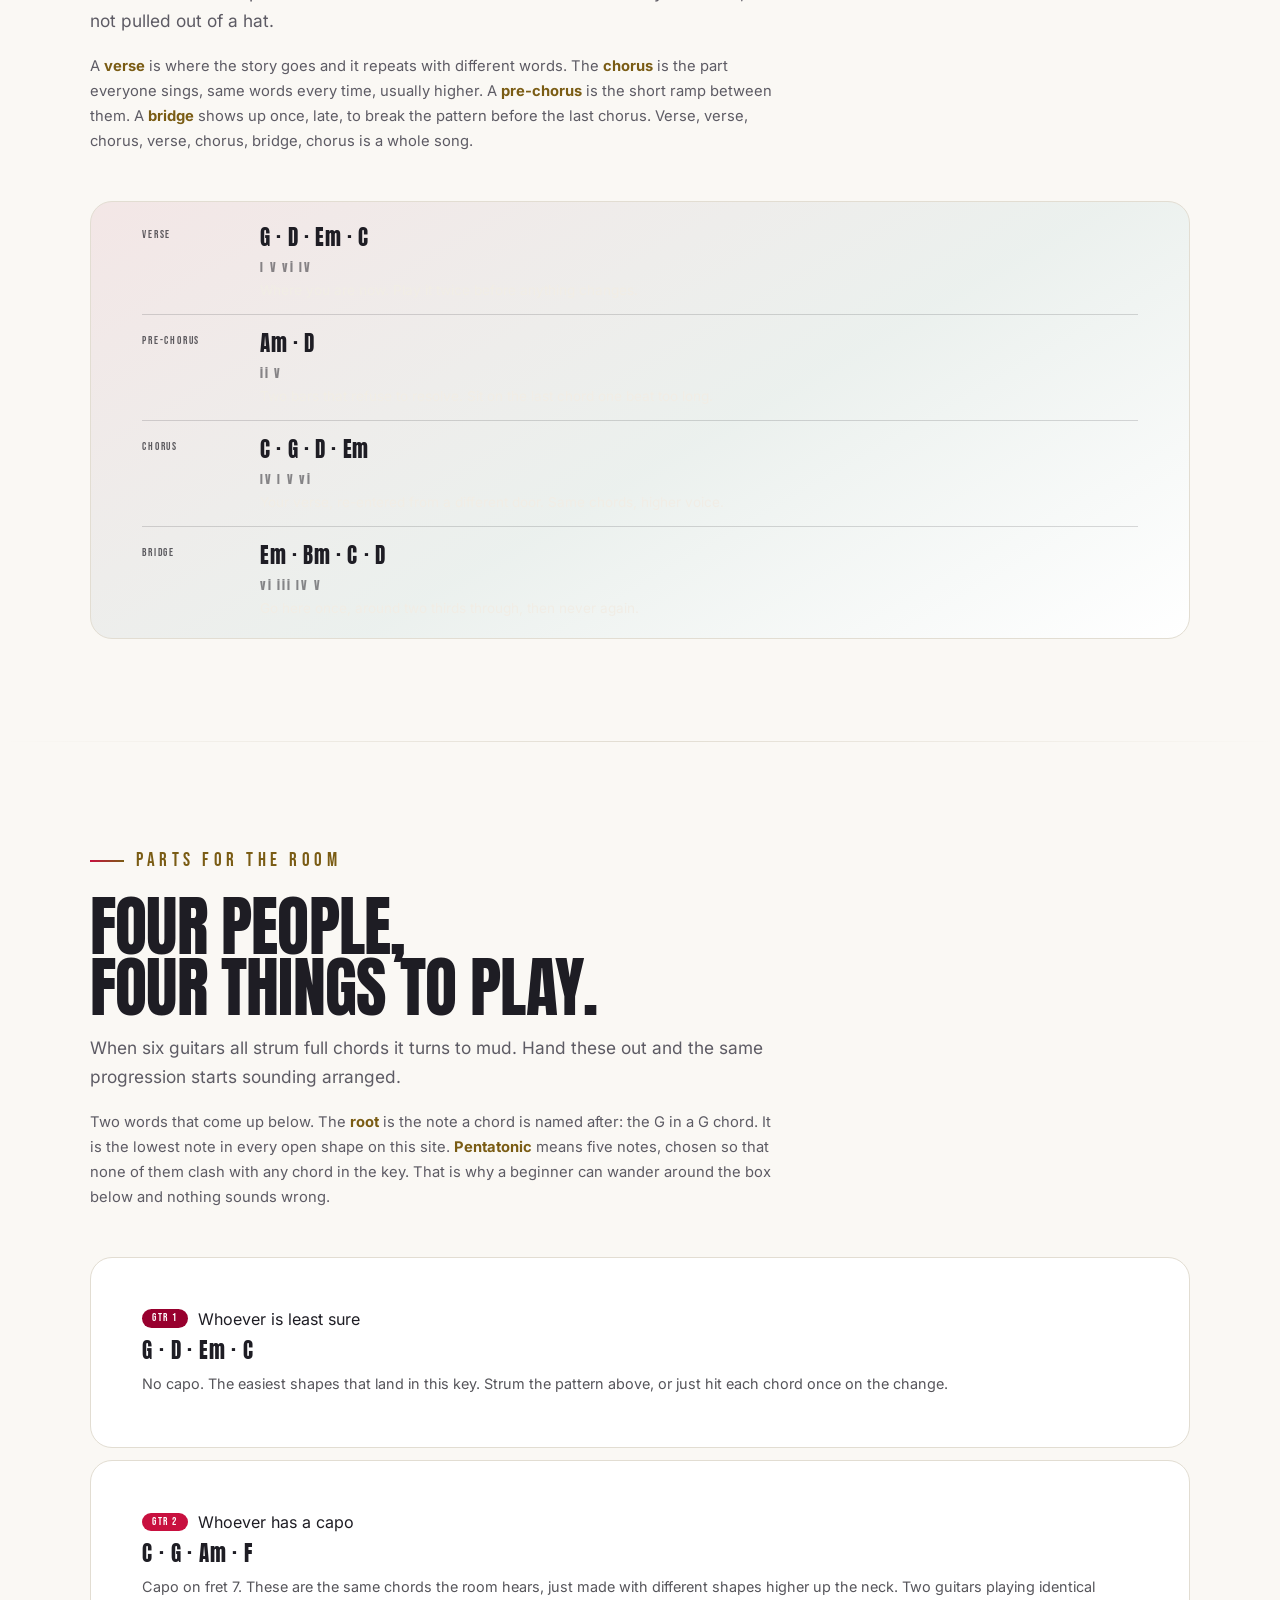
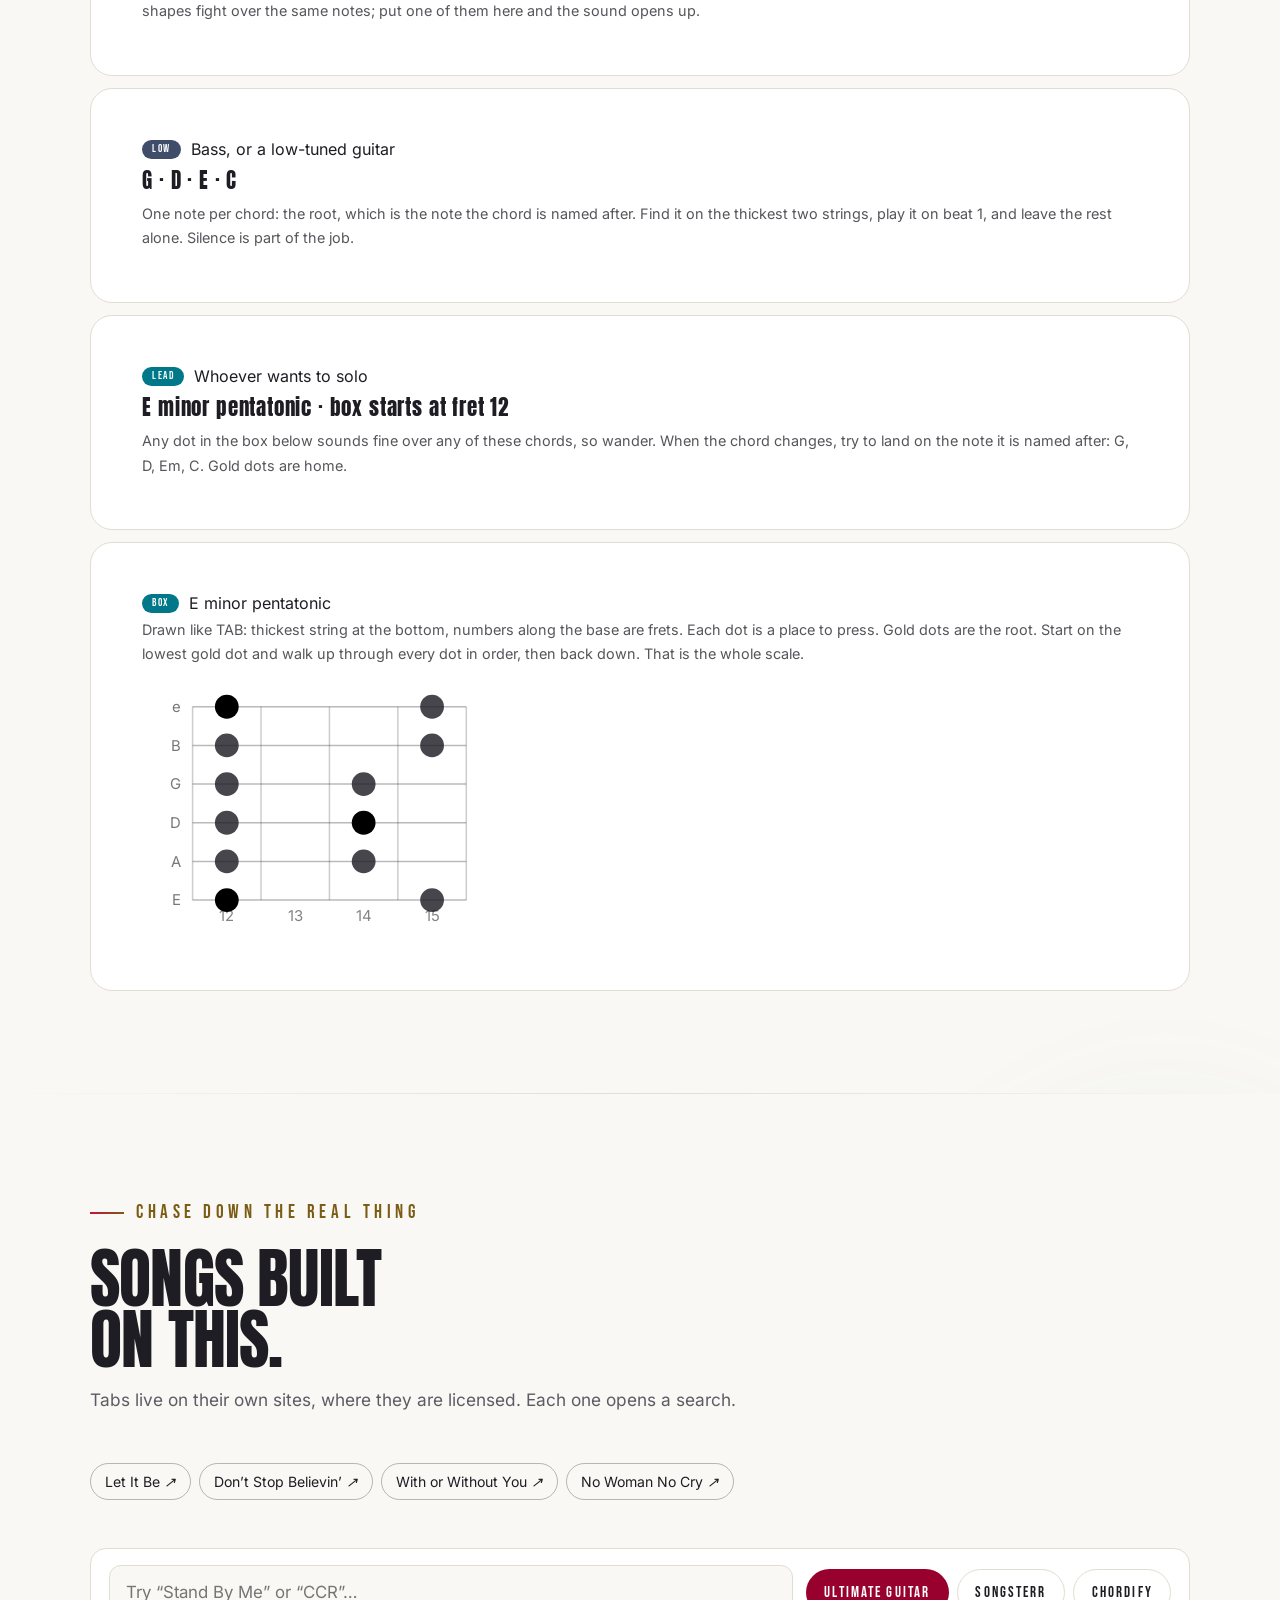
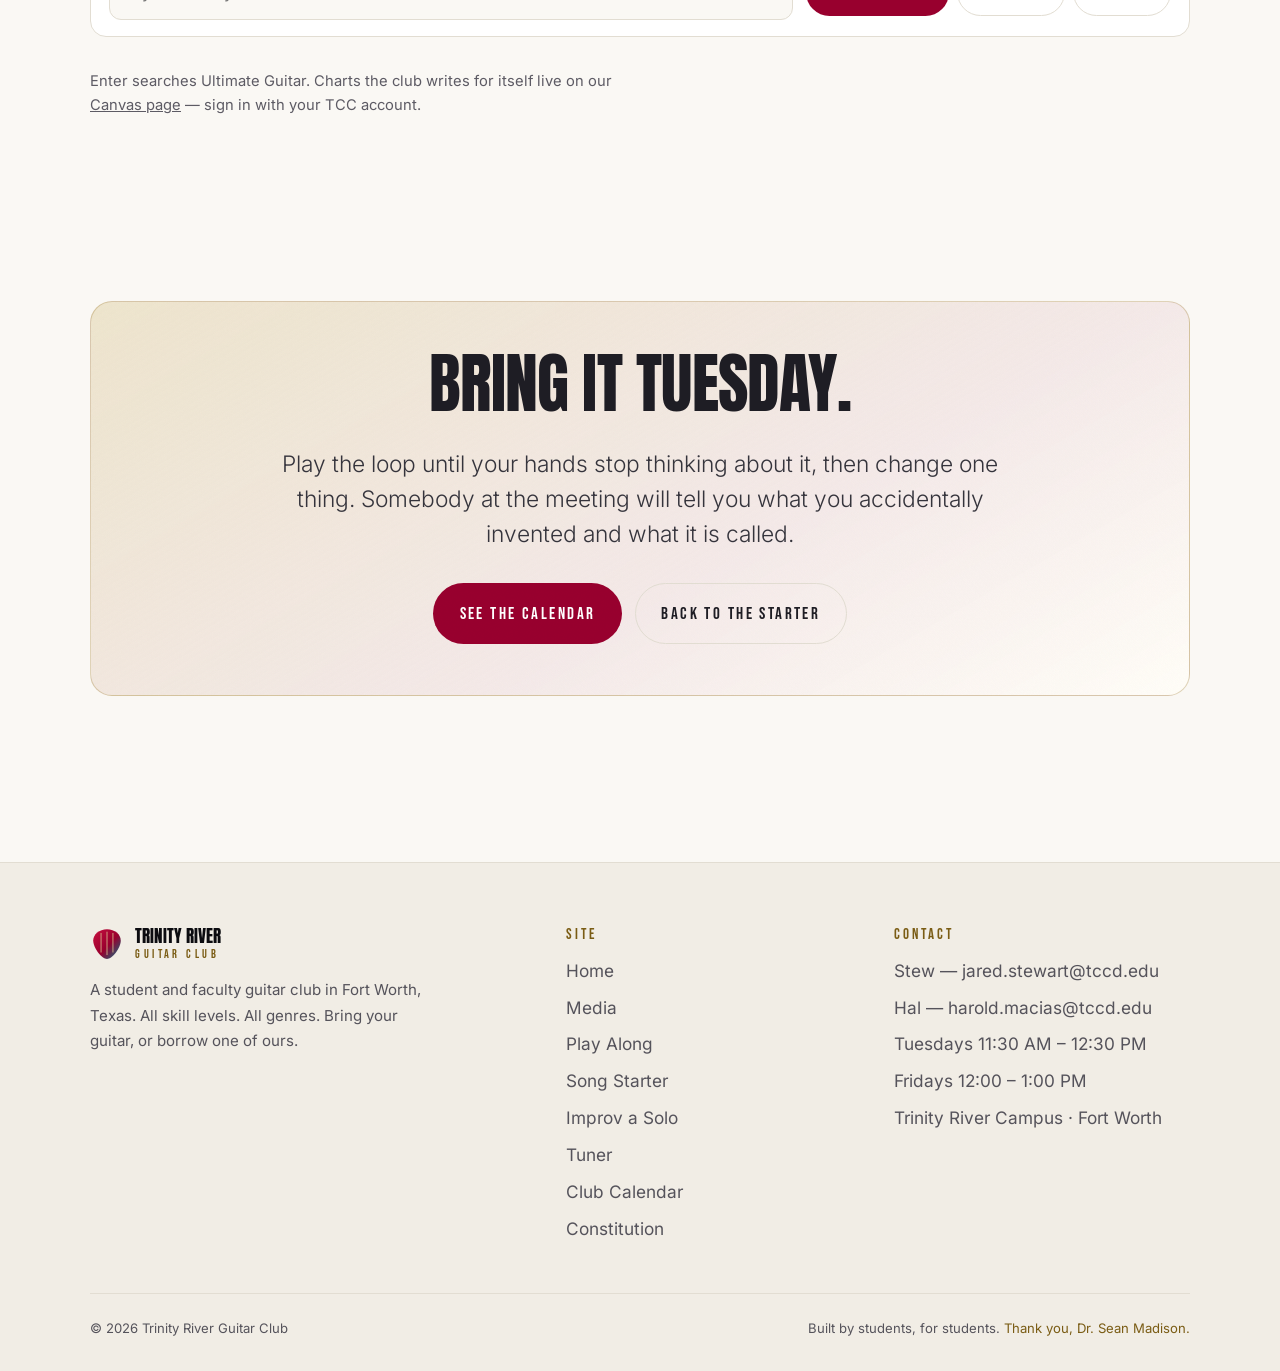
==== commit 205afbeb: "Add files via upload" ====
--- a/arrange.html
+++ b/arrange.html
@@ -292,13 +292,15 @@
 </a>
 <button class="nav__toggle" aria-expanded="false" aria-controls="primary-nav" aria-label="Menu"><span></span><span></span><span></span></button>
 <ul class="nav__links" id="primary-nav">
-<li><a href="index.html">Home</a></li>
-<li><a href="media.html">Media</a></li>
-<li><a href="play-along.html">Play Along</a></li>
-<li><a href="progressions.html" aria-current="page">Song Starter</a></li>
-<li><a href="improv.html">Improv a Solo</a></li>
-<li><a href="tuner.html">Tuner</a></li>
-<li><a href="calendar.html">Calendar</a></li>
+      <li><a href="index.html">Home</a></li>
+      <li><a href="media.html">Media</a></li>
+      <li><a href="play-along.html">Play Along</a></li>
+      <li><a href="progressions.html">Song Starter</a></li>
+      <li><a href="improv.html">Improv a Solo</a></li>
+      <li><a href="tuner.html">Tuner</a></li>
+      <li><a href="guitar-care.html">Guitar Care</a></li>
+      <li><a href="calendar.html">Calendar</a></li>
+
 <li class="nav__cta"><a class="btn btn--sm" href="mailto:jared.stewart@tccd.edu?subject=Trinity%20River%20Guitar%20Club">Contact TRGC</a></li>
 </ul>
 </div>
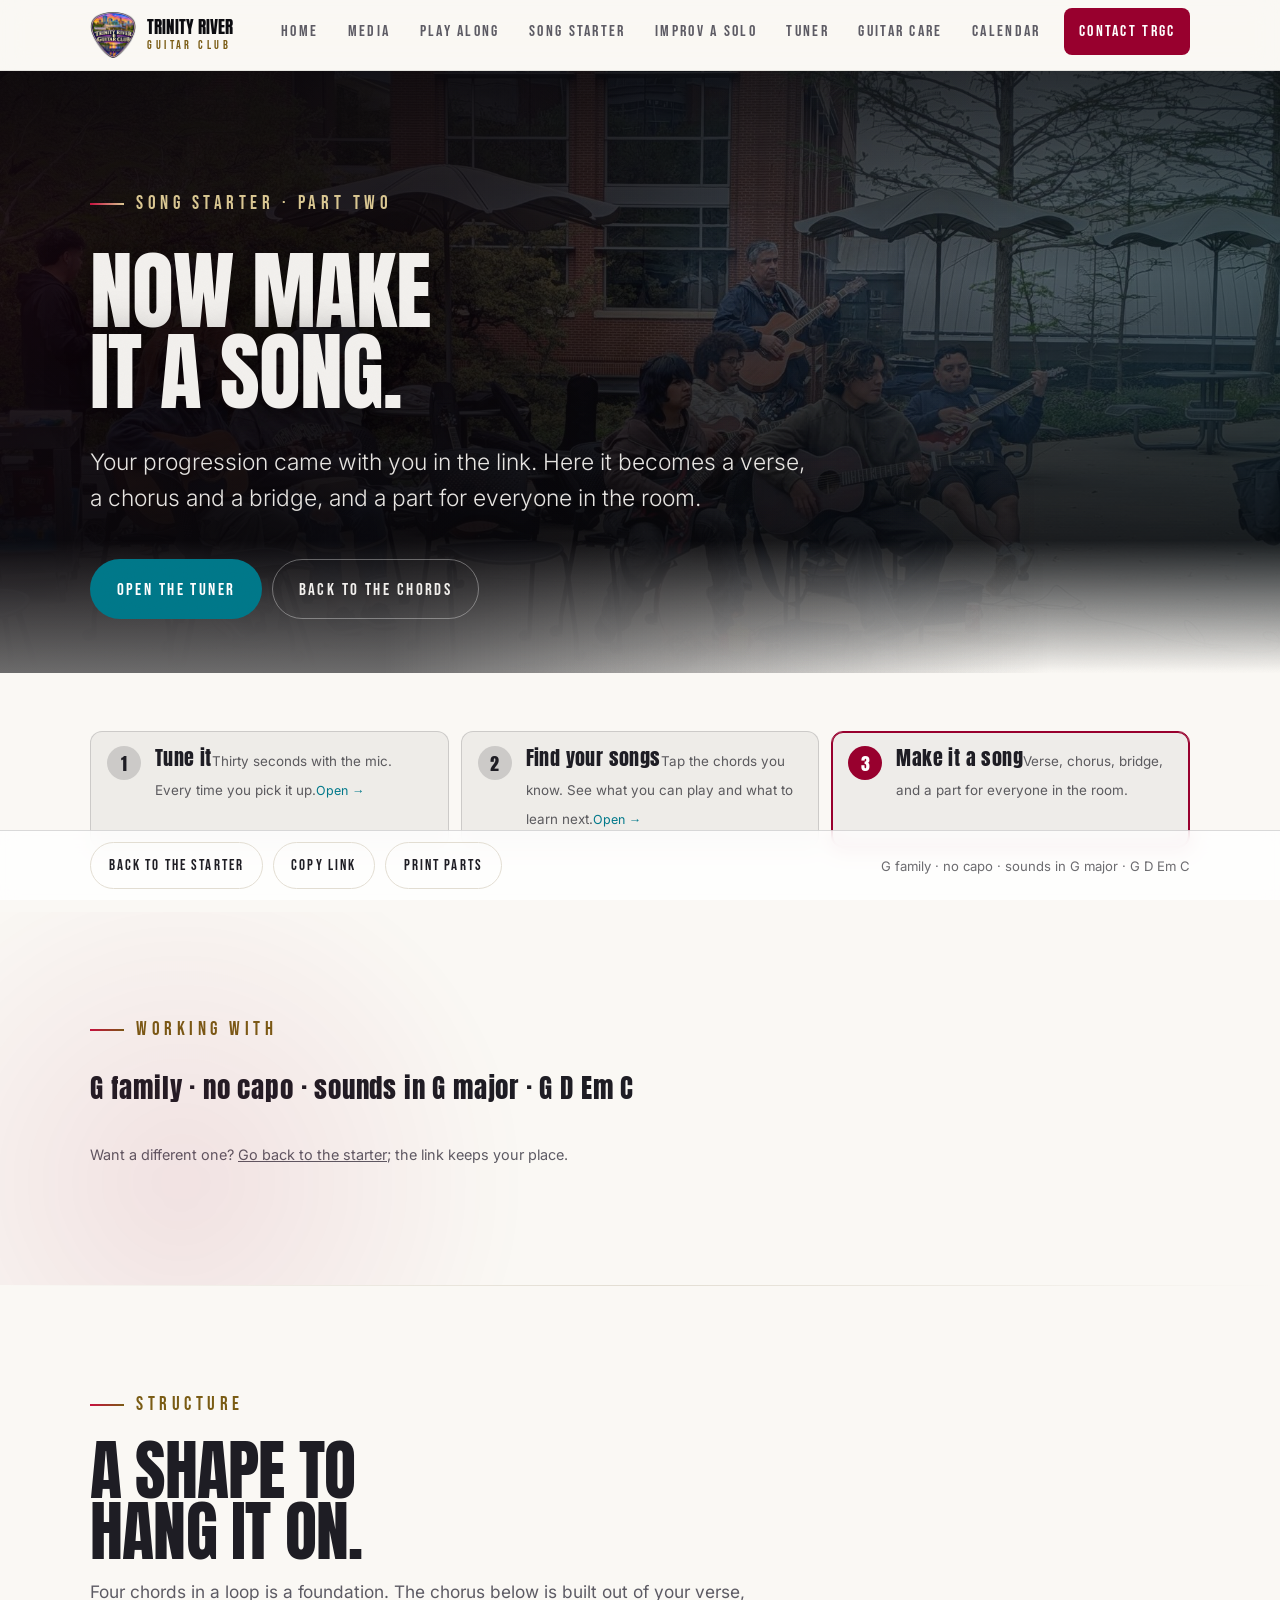
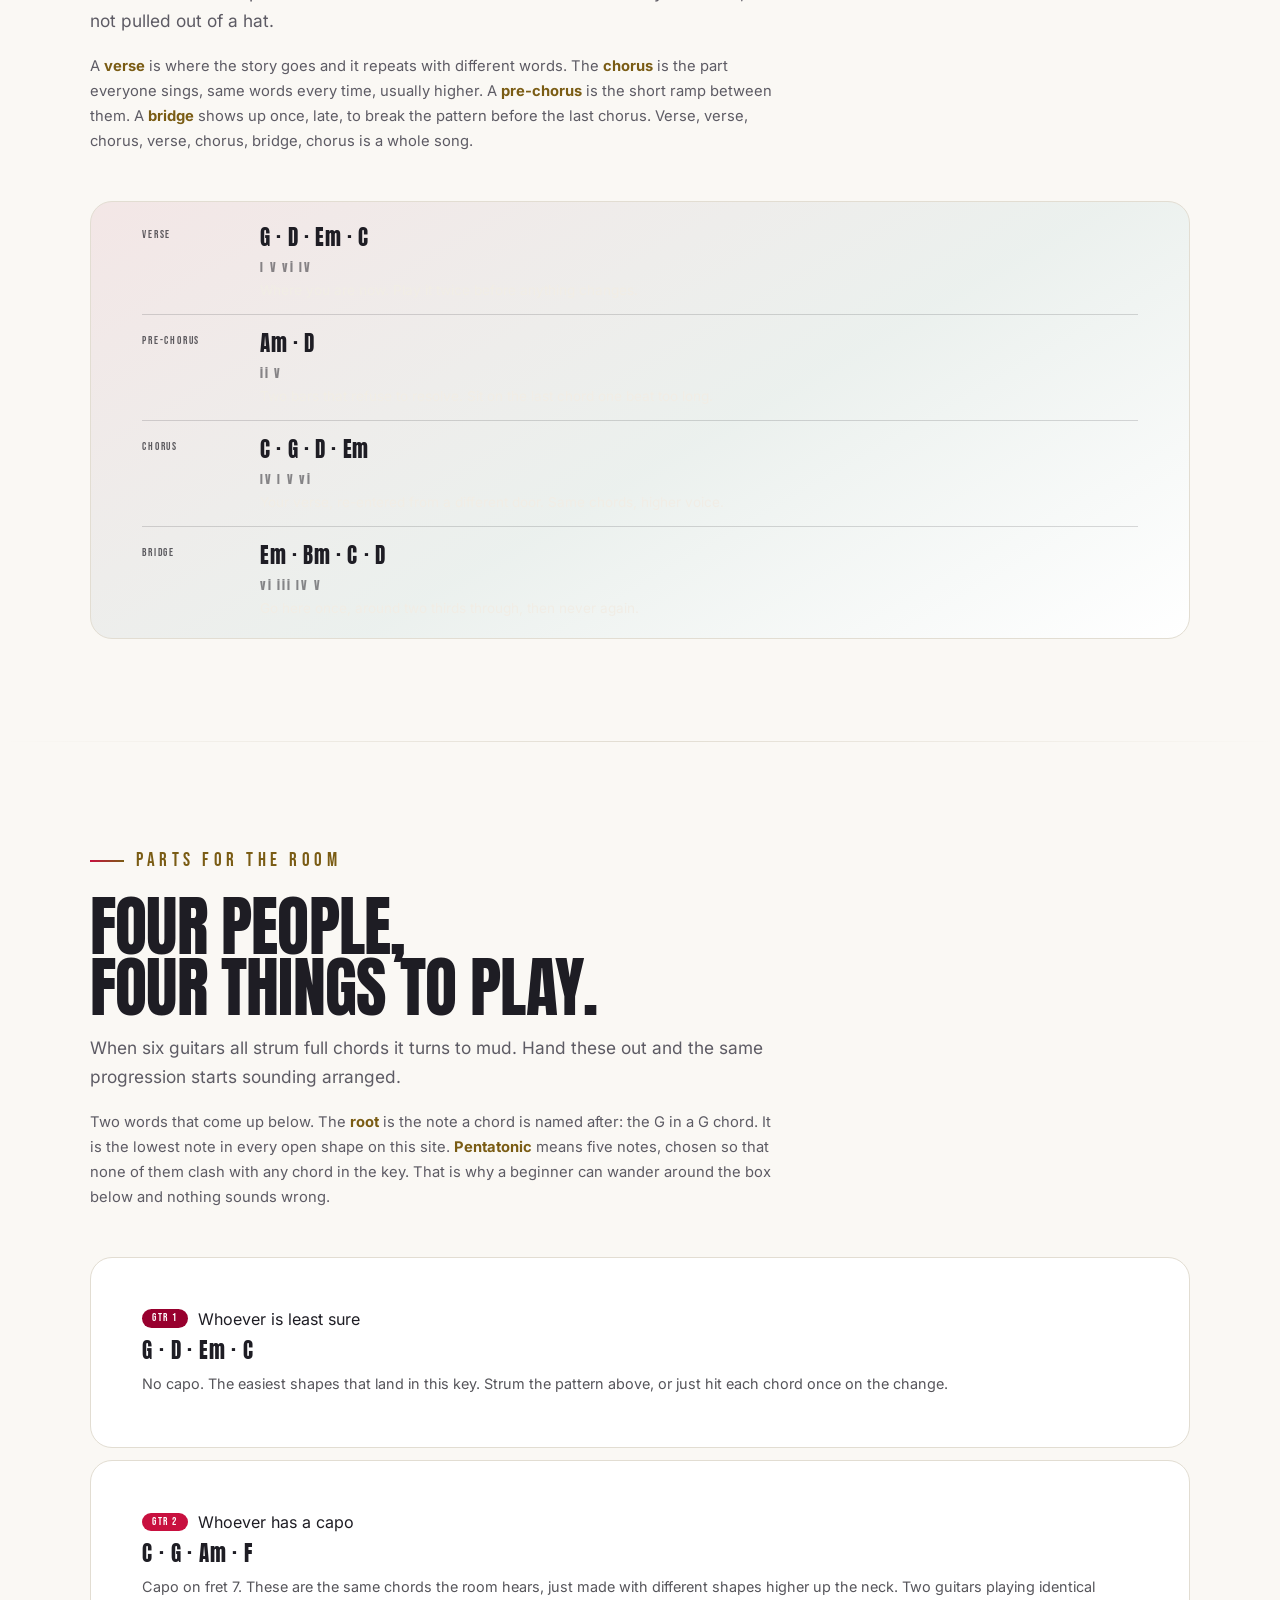
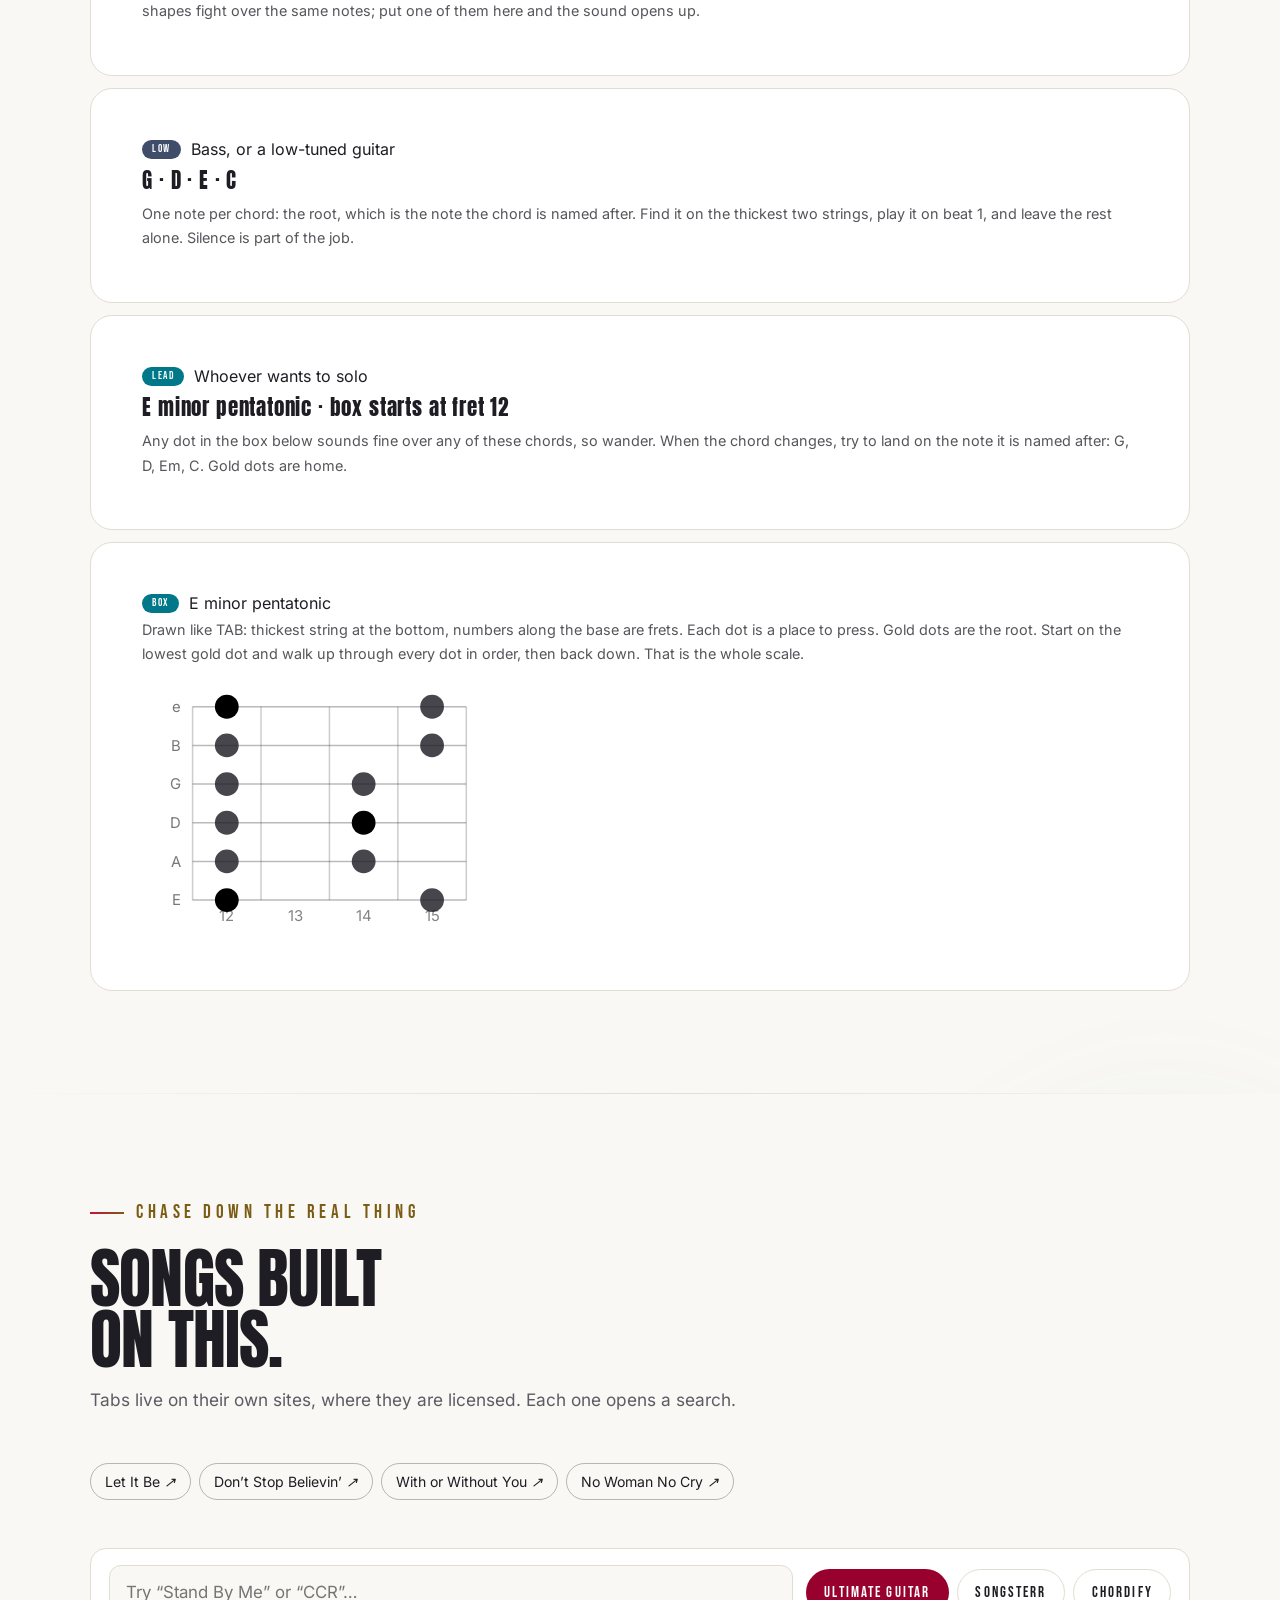
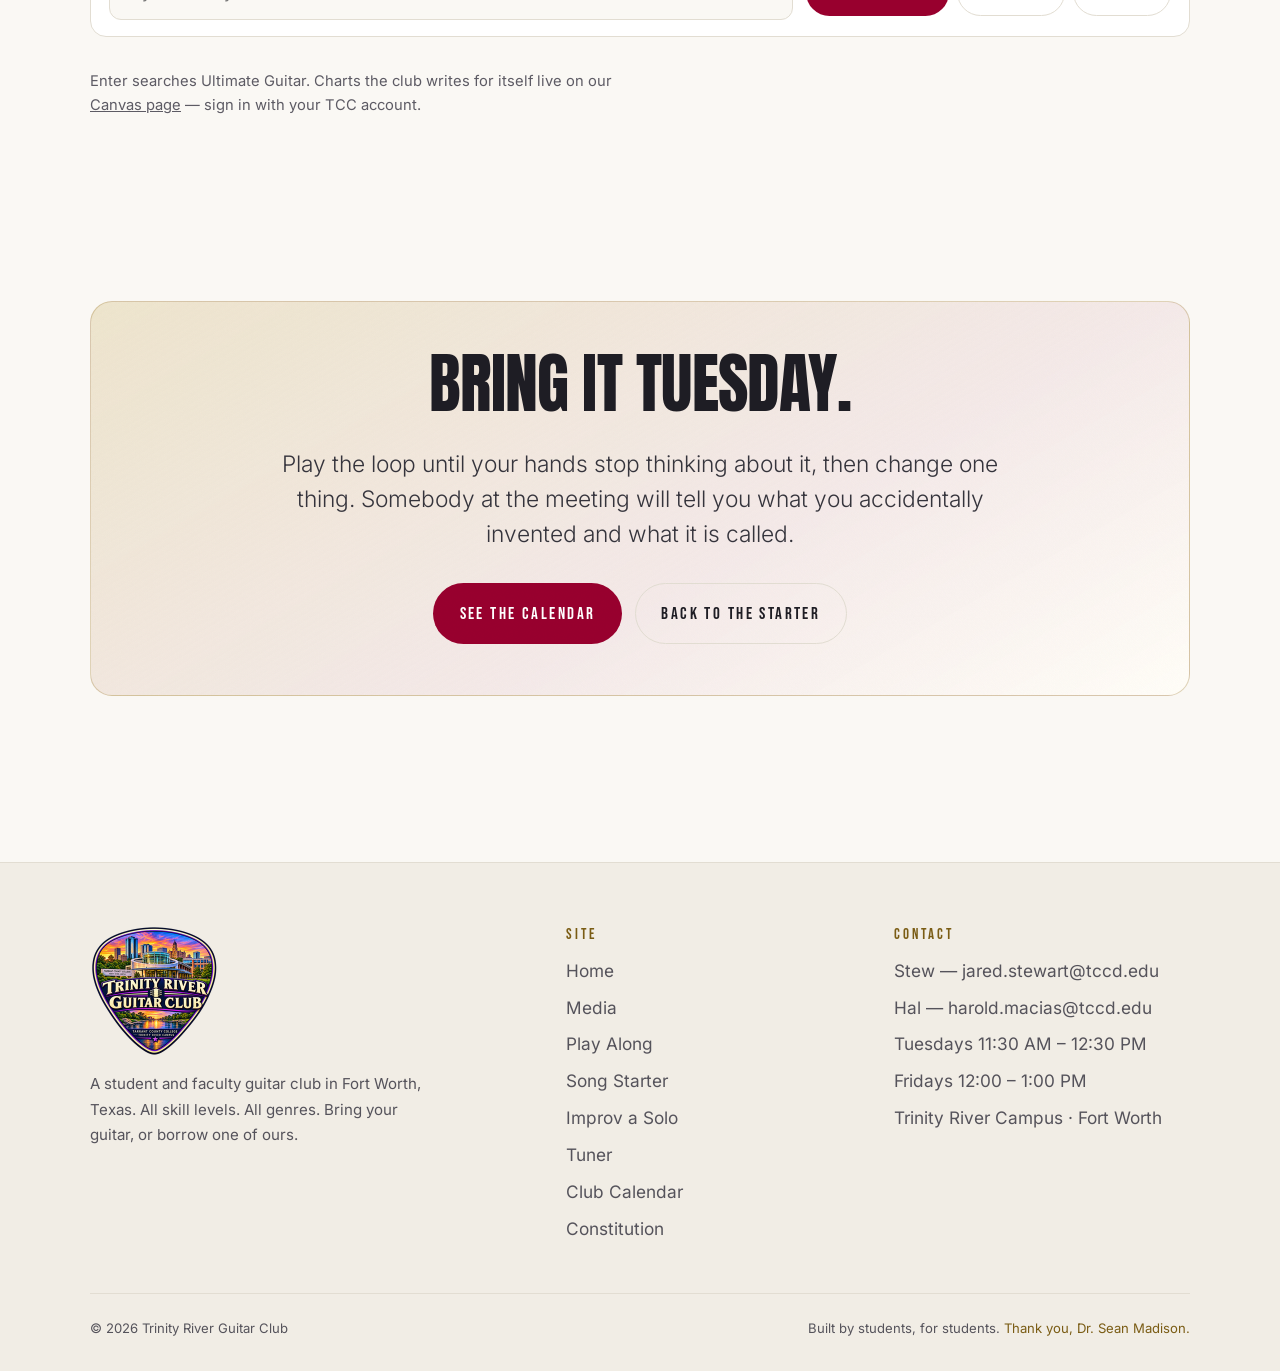
==== commit 4ae9a6fb: "Use the new club logo as the favicon, header mark and footer badge Replaces the favicon on all ten p" ====
--- a/arrange.html
+++ b/arrange.html
@@ -10,7 +10,9 @@
 <meta property="og:type" content="website">
 <meta property="og:title" content="Make It a Song — Trinity River Guitar Club">
 <meta property="og:description" content="Verse, chorus, bridge, and a part for everyone in the room.">
-<link rel="icon" href="favicon.svg" type="image/svg+xml">
+<link rel="icon" type="image/png" sizes="32x32" href="favicon-32.png">
+<link rel="icon" type="image/png" sizes="192x192" href="trgc-logo-192.png">
+<link rel="apple-touch-icon" href="apple-touch-icon.png">
 <link rel="preload" href="anton-latin-400-normal.woff2" as="font" type="font/woff2" crossorigin>
 <link rel="preload" href="inter-latin-400-normal.woff2" as="font" type="font/woff2" crossorigin>
 <link rel="stylesheet" href="site.css">
@@ -279,16 +281,8 @@
 <header class="site-head">
 <div class="wrap nav">
 <a class="brand" href="index.html" aria-label="Trinity River Guitar Club home">
-<svg class="brand__mark" viewBox="0 0 40 40" aria-hidden="true">
-<defs><linearGradient id="pk" x1="0" y1="0" x2="1" y2="1">
-<stop offset="0%" stop-color="#c8103f"/><stop offset="55%" stop-color="#98002e"/><stop offset="100%" stop-color="#00788a"/>
-</linearGradient></defs>
-<path d="M20 2.5c9.2 0 16.2 6 16.2 13.3 0 9.2-10.3 21.7-16.2 21.7S3.8 25 3.8 15.8C3.8 8.5 10.8 2.5 20 2.5z" fill="url(#pk)"/>
-<g stroke="#dac792" stroke-width="1.1" opacity=".85">
-<line x1="13" y1="7" x2="13" y2="30"/><line x1="20" y1="5.5" x2="20" y2="33"/><line x1="27" y1="7" x2="27" y2="30"/>
-</g>
-</svg>
-<span class="brand__txt"><span class="brand__name">Trinity River</span><span class="brand__sub">Guitar Club</span></span>
+<img class="brand__mark brand__logo" src="trgc-logo-96.png" srcset="trgc-logo-96.png 1x, trgc-logo-192.png 2x" width="46" height="46" alt="">
+      <span class="brand__txt"><span class="brand__name">Trinity River</span><span class="brand__sub">Guitar Club</span></span>
 </a>
 <button class="nav__toggle" aria-expanded="false" aria-controls="primary-nav" aria-label="Menu"><span></span><span></span><span></span></button>
 <ul class="nav__links" id="primary-nav">
@@ -432,18 +426,7 @@
 <div class="wrap">
 <div class="foot__grid foot">
 <div>
-<a class="brand" href="index.html" style="margin-bottom:1rem">
-<svg class="brand__mark" viewBox="0 0 40 40" aria-hidden="true">
-<defs><linearGradient id="pk2" x1="0" y1="0" x2="1" y2="1">
-<stop offset="0%" stop-color="#c8103f"/><stop offset="55%" stop-color="#98002e"/><stop offset="100%" stop-color="#00788a"/>
-</linearGradient></defs>
-<path d="M20 2.5c9.2 0 16.2 6 16.2 13.3 0 9.2-10.3 21.7-16.2 21.7S3.8 25 3.8 15.8C3.8 8.5 10.8 2.5 20 2.5z" fill="url(#pk2)"/>
-<g stroke="#dac792" stroke-width="1.1" opacity=".85">
-<line x1="13" y1="7" x2="13" y2="30"/><line x1="20" y1="5.5" x2="20" y2="33"/><line x1="27" y1="7" x2="27" y2="30"/>
-</g>
-</svg>
-<span class="brand__txt"><span class="brand__name">Trinity River</span><span class="brand__sub">Guitar Club</span></span>
-</a>
+<a href="index.html" aria-label="Trinity River Guitar Club home"><img class="foot__logo" src="trgc-logo-256.png" width="128" height="128" alt="" loading="lazy" decoding="async"></a>
 <p class="dim" style="max-width:38ch;font-size:.94rem">A student and faculty guitar club in Fort Worth, Texas. All skill levels. All genres. Bring your guitar, or borrow one of ours.</p>
 </div>
 <div>
--- a/site.css
+++ b/site.css
@@ -328,6 +328,8 @@
 
 .brand{ display:flex; align-items:center; gap:.7rem; text-decoration:none; flex:none; }
 .brand__mark{ width:34px; height:34px; flex:none; }
+.brand__logo{ width:46px; height:46px; object-fit:contain; }
+.foot__logo{ display:block; width:128px; height:128px; object-fit:contain; margin-bottom:1rem; }
 .brand__txt{ display:flex; flex-direction:column; line-height:1; }
 .brand__name{
   font-family:var(--font-display); text-transform:uppercase;
@@ -596,13 +598,17 @@
   position:fixed; inset:0; z-index:500; display:none;
   background:rgba(6,6,8,.96); backdrop-filter:blur(10px);
   padding:clamp(.6rem,3vw,2.2rem);
+  overflow:auto;
 }
 .lb.is-open{ display:grid; grid-template-rows:auto 1fr auto; }
 .lb__bar{ display:flex; align-items:center; justify-content:space-between; gap:1rem; padding-bottom:.7rem; }
 .lb__count{ font-family:var(--font-label); letter-spacing:.2em; color:var(--sand); font-size:1rem; }
-.lb__stage{ display:grid; place-items:center; min-height:0; position:relative; }
+/* The stage's own track must be a definite size, or the photo's max-height:100% resolves to
+   nothing and tall photos spill off the bottom of the screen with no way to scroll. */
+.lb__stage{ display:grid; place-items:center; min-height:0; position:relative;
+  grid-template-rows:minmax(0,1fr); grid-template-columns:minmax(0,1fr); }
 .lb__img{
-  max-width:100%; max-height:100%; width:auto; height:auto; object-fit:contain;
+  max-width:100%; max-height:100%; min-width:0; min-height:0; width:auto; height:auto; object-fit:contain;
   border-radius:10px; box-shadow:0 30px 80px -30px #000;
   animation:lbIn .3s var(--ease);
 }
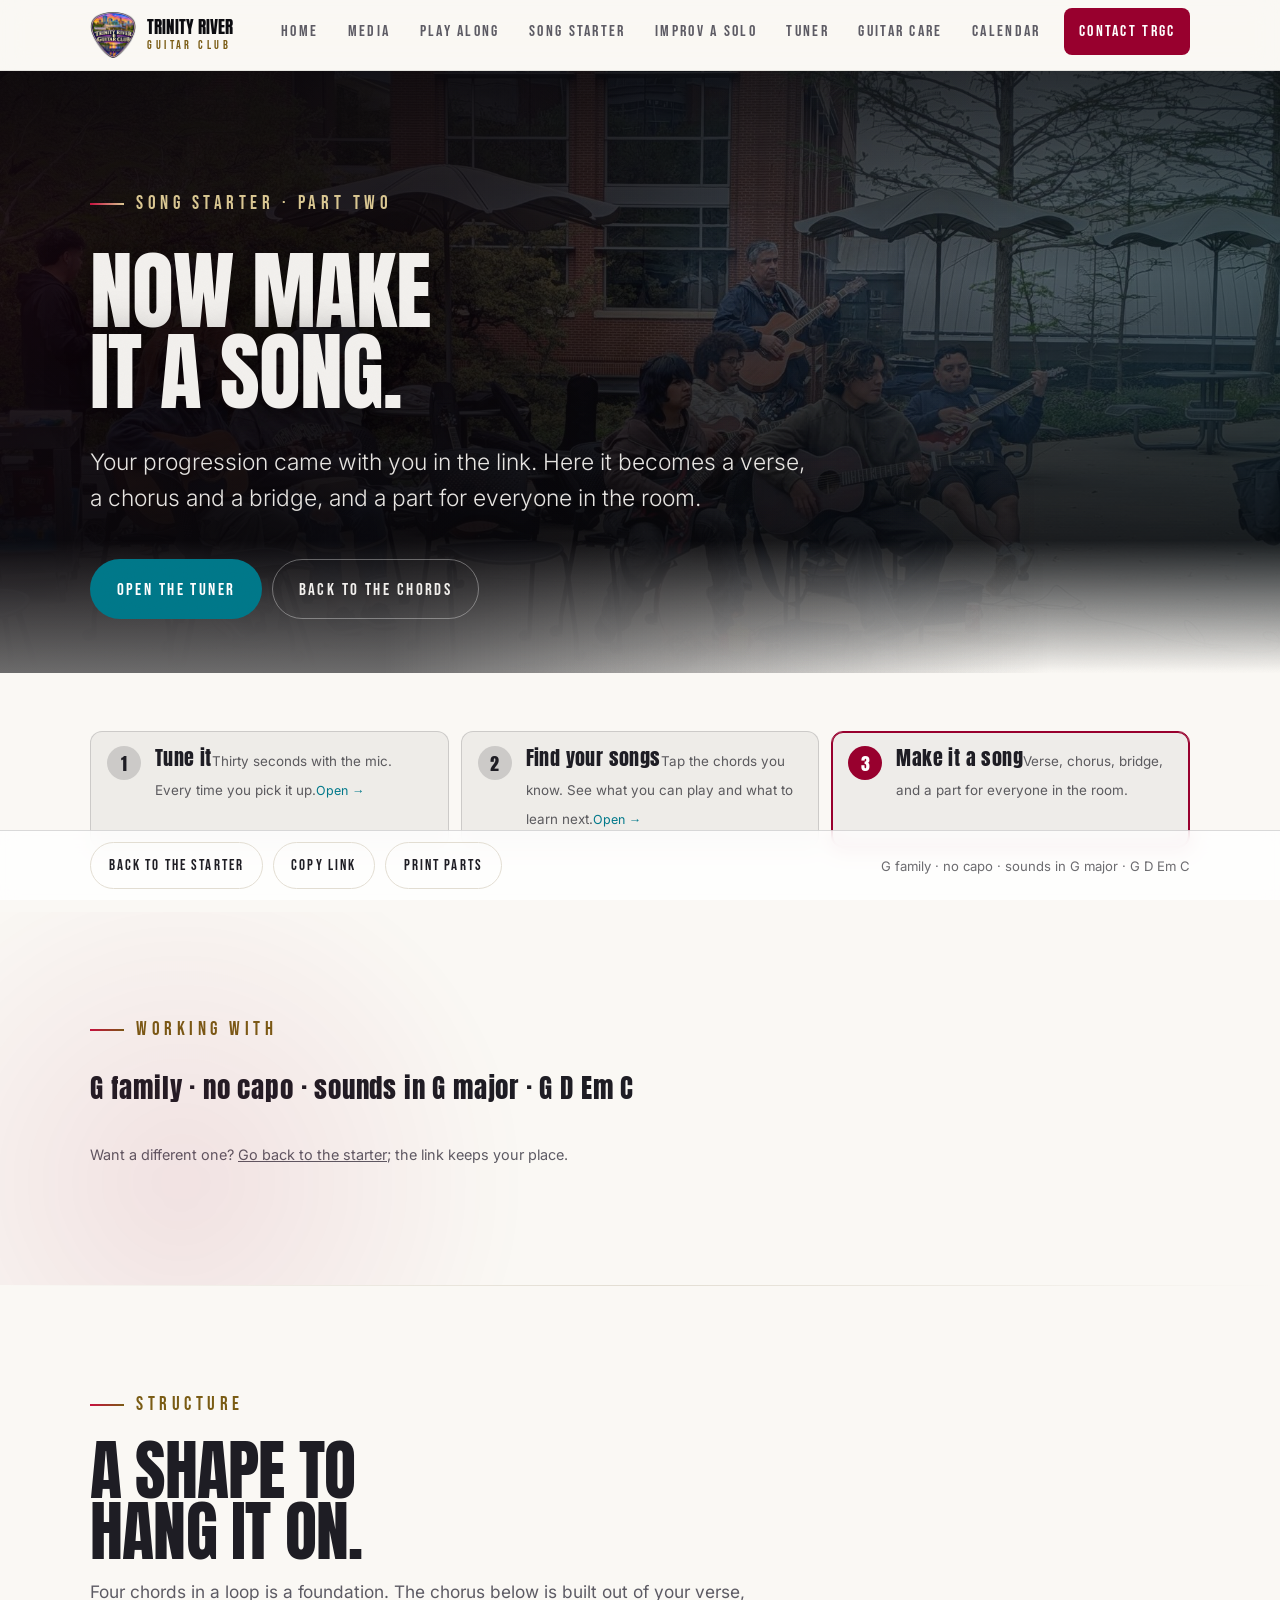
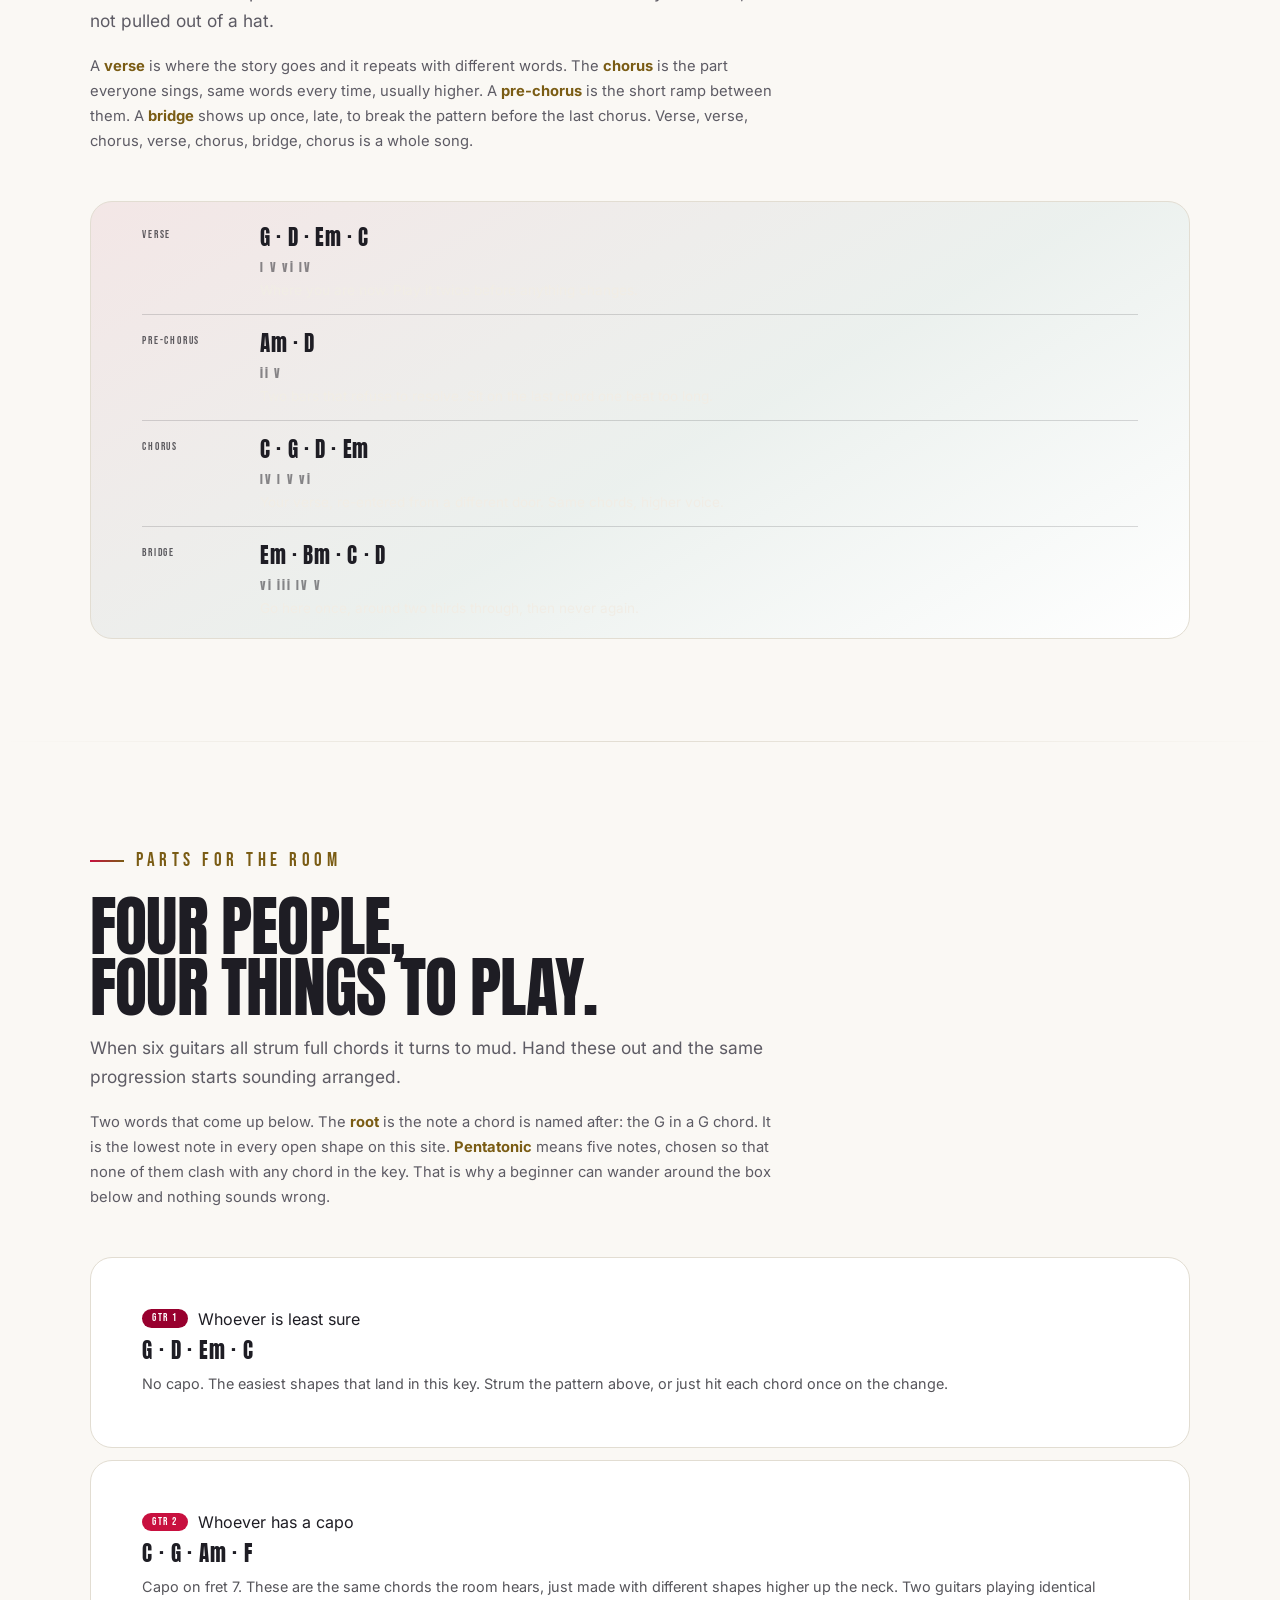
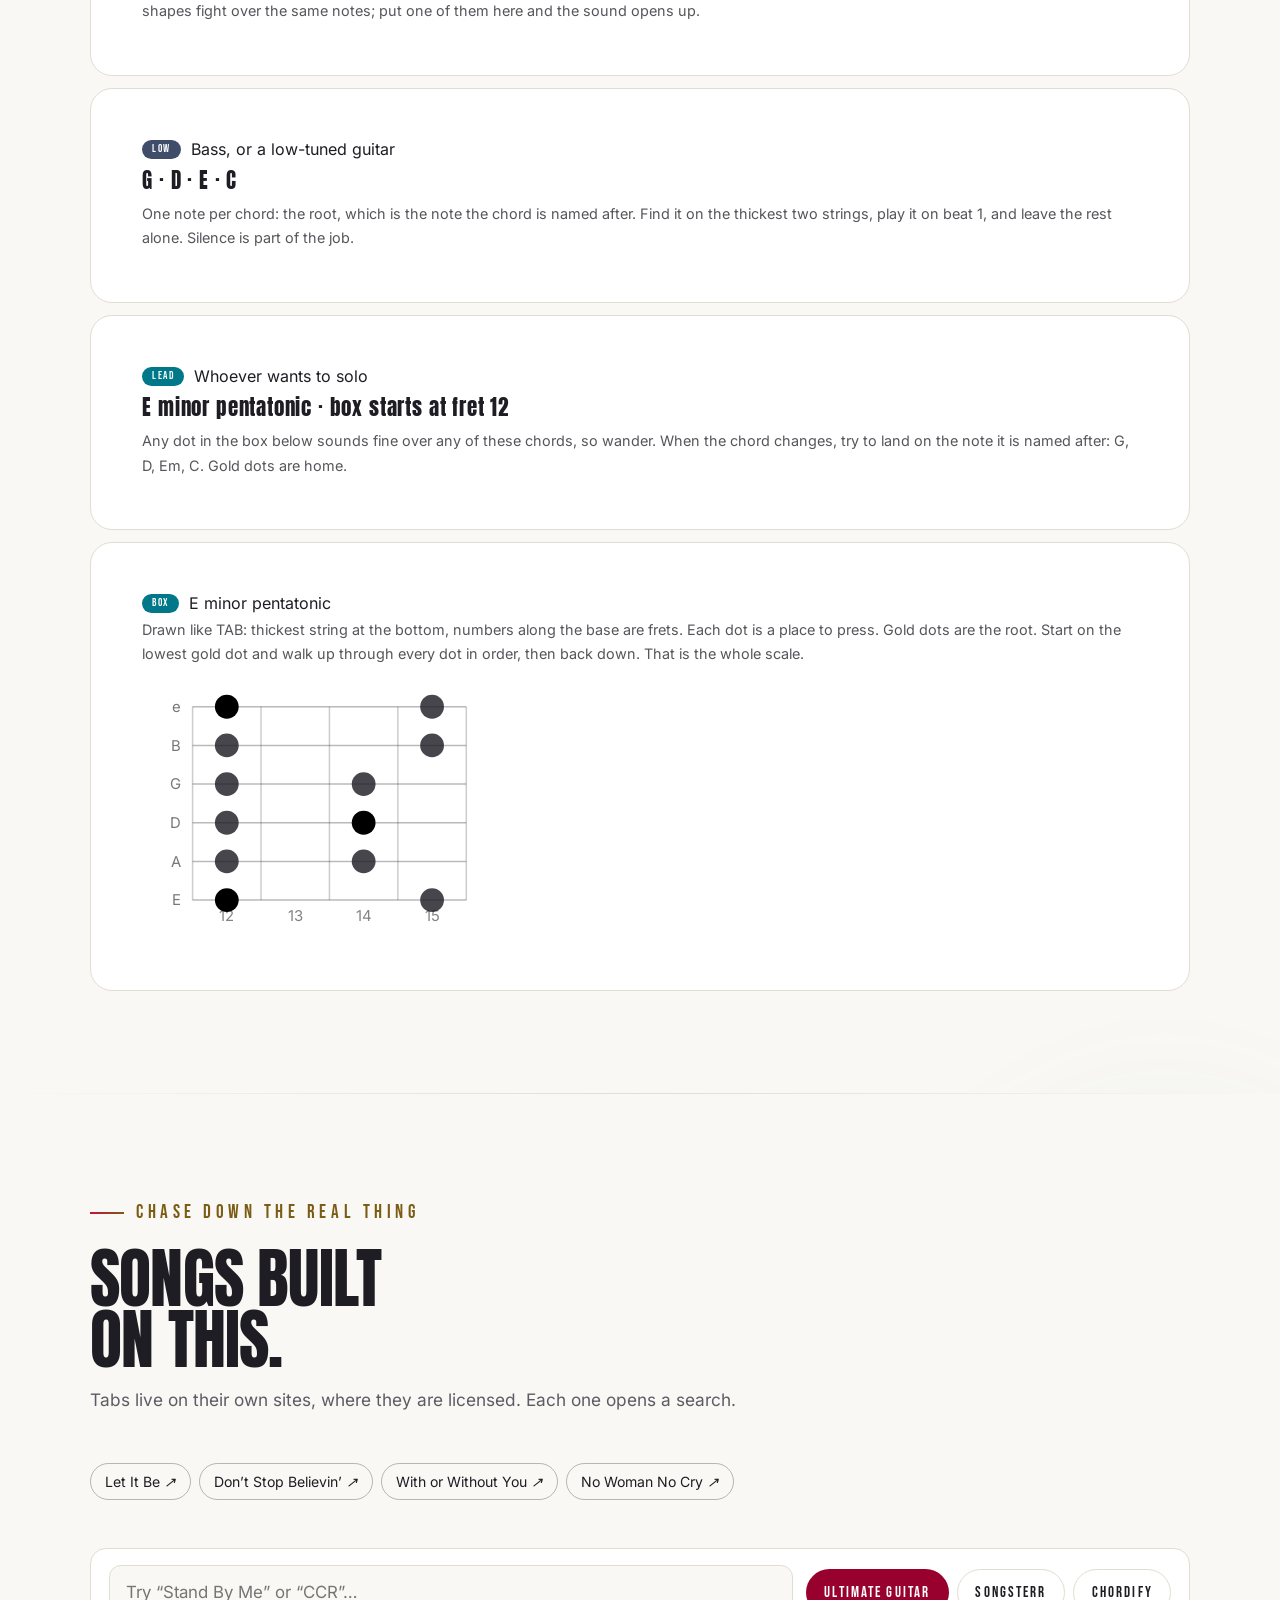
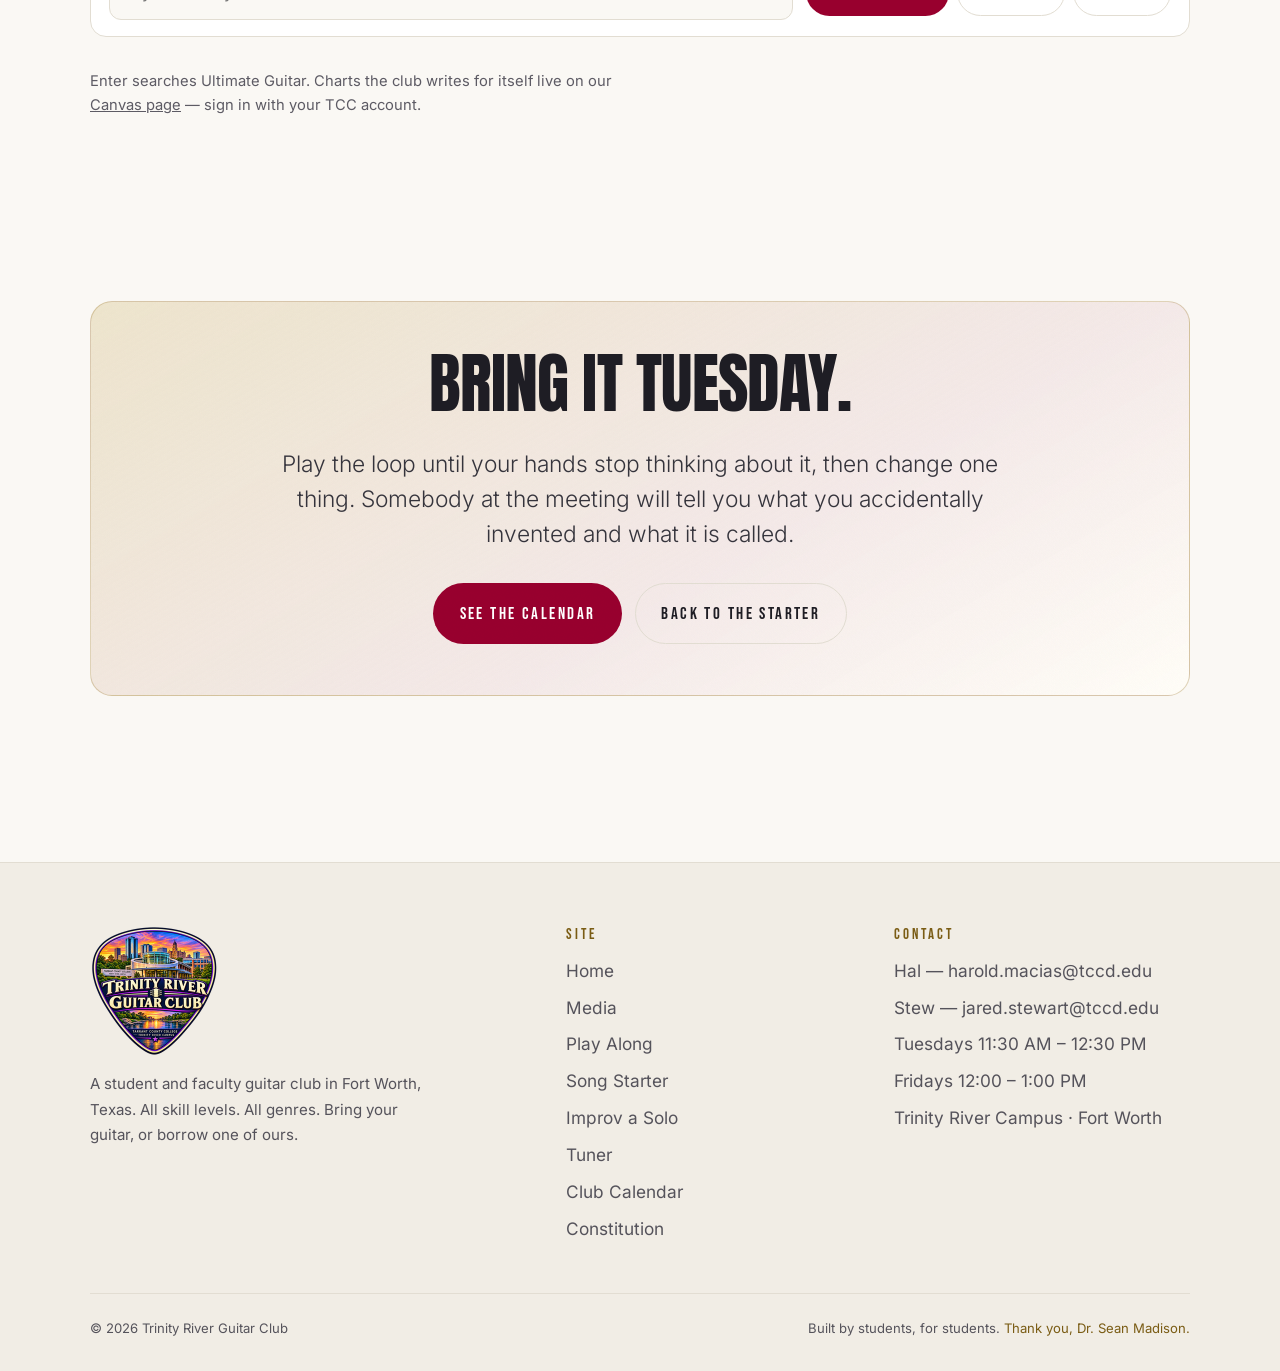
==== commit 15555e7b: "Make Hal the primary club contact, with Stew second Every contact button and email link now goes to " ====
--- a/arrange.html
+++ b/arrange.html
@@ -295,7 +295,7 @@
       <li><a href="guitar-care.html">Guitar Care</a></li>
       <li><a href="calendar.html">Calendar</a></li>
 
-<li class="nav__cta"><a class="btn btn--sm" href="mailto:jared.stewart@tccd.edu?subject=Trinity%20River%20Guitar%20Club">Contact TRGC</a></li>
+<li class="nav__cta"><a class="btn btn--sm" href="mailto:harold.macias@tccd.edu?cc=jared.stewart@tccd.edu&amp;subject=Trinity%20River%20Guitar%20Club">Contact TRGC</a></li>
 </ul>
 </div>
 </header>
@@ -445,8 +445,8 @@
 <div>
 <h4>Contact</h4>
 <ul>
+<li>Hal &mdash; <a href="mailto:harold.macias@tccd.edu">harold.macias@tccd.edu</a></li>
 <li>Stew &mdash; <a href="mailto:jared.stewart@tccd.edu">jared.stewart@tccd.edu</a></li>
-<li>Hal &mdash; <a href="mailto:harold.macias@tccd.edu">harold.macias@tccd.edu</a></li>
 <li><span class="dim">Tuesdays 11:30 AM – 12:30 PM</span></li>
 <li><span class="dim">Fridays 12:00 – 1:00 PM</span></li>
 <li><span class="dim">Trinity River Campus · Fort Worth</span></li>
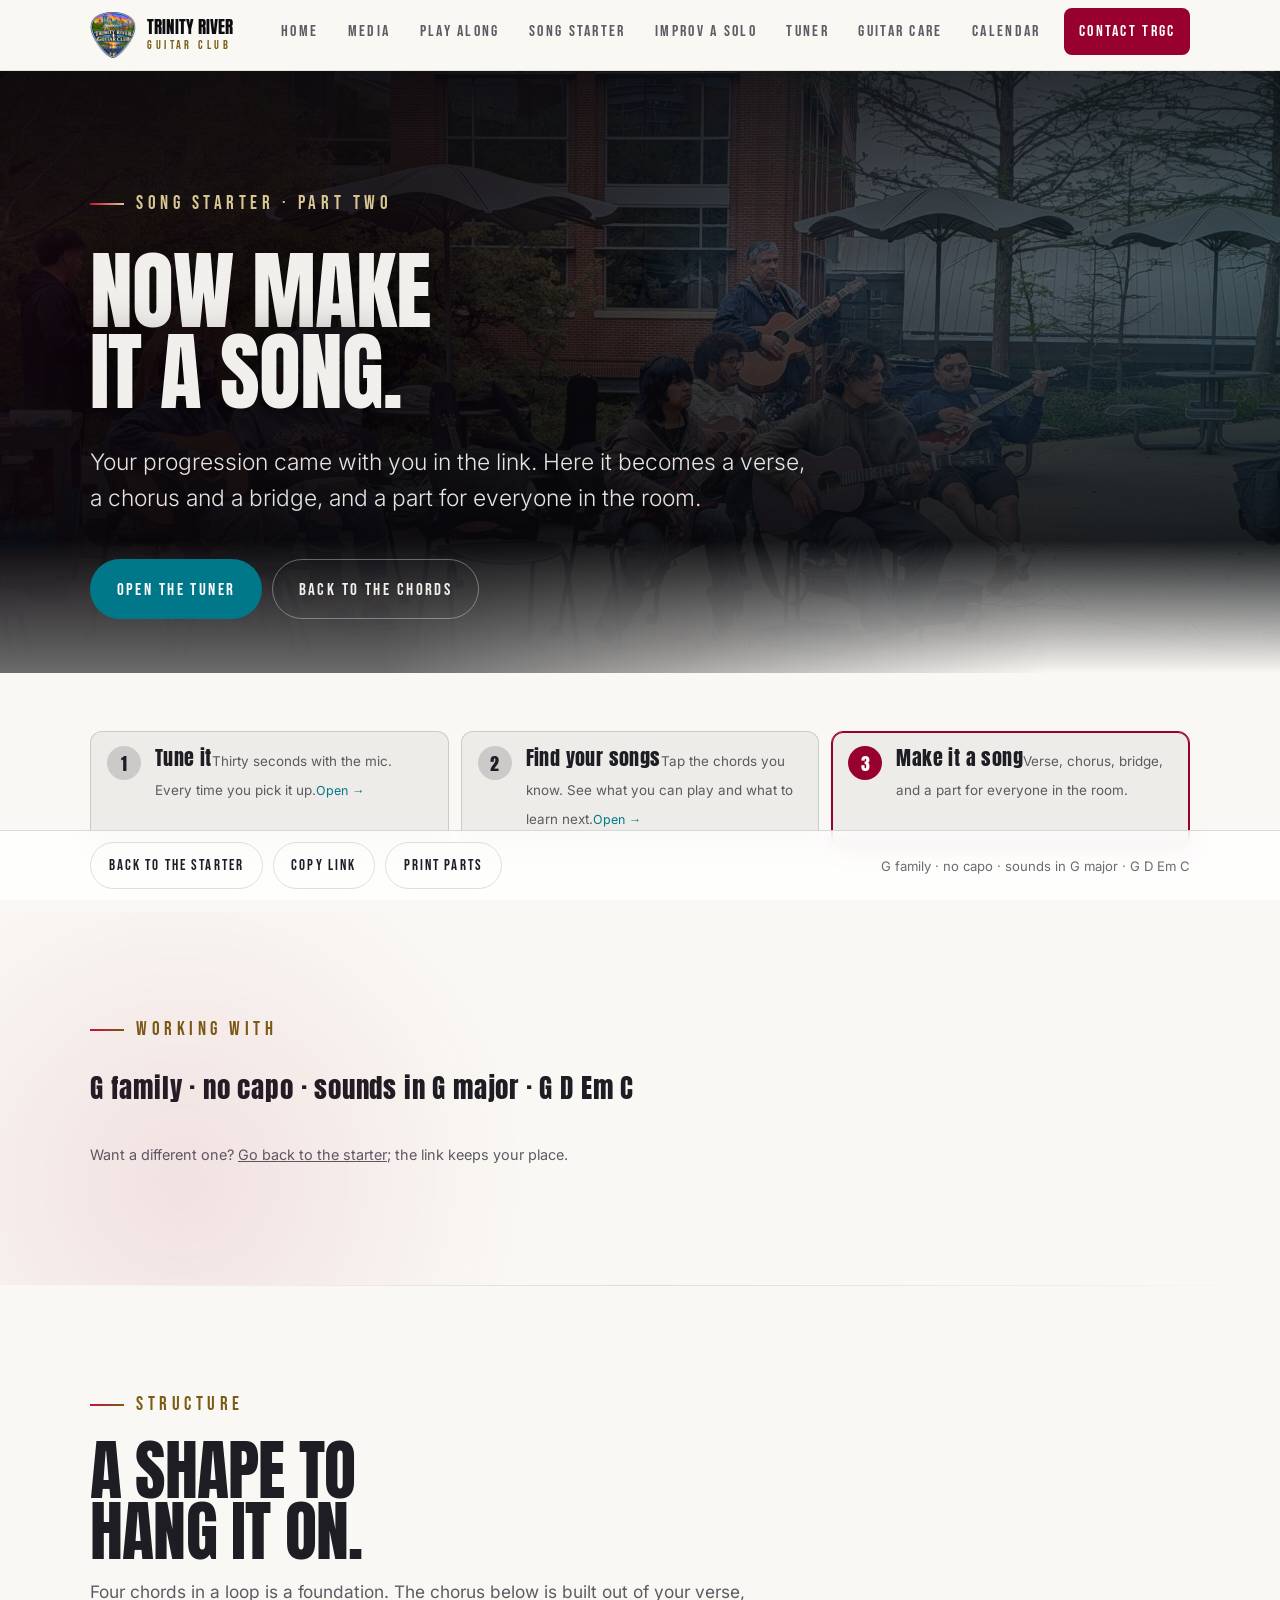
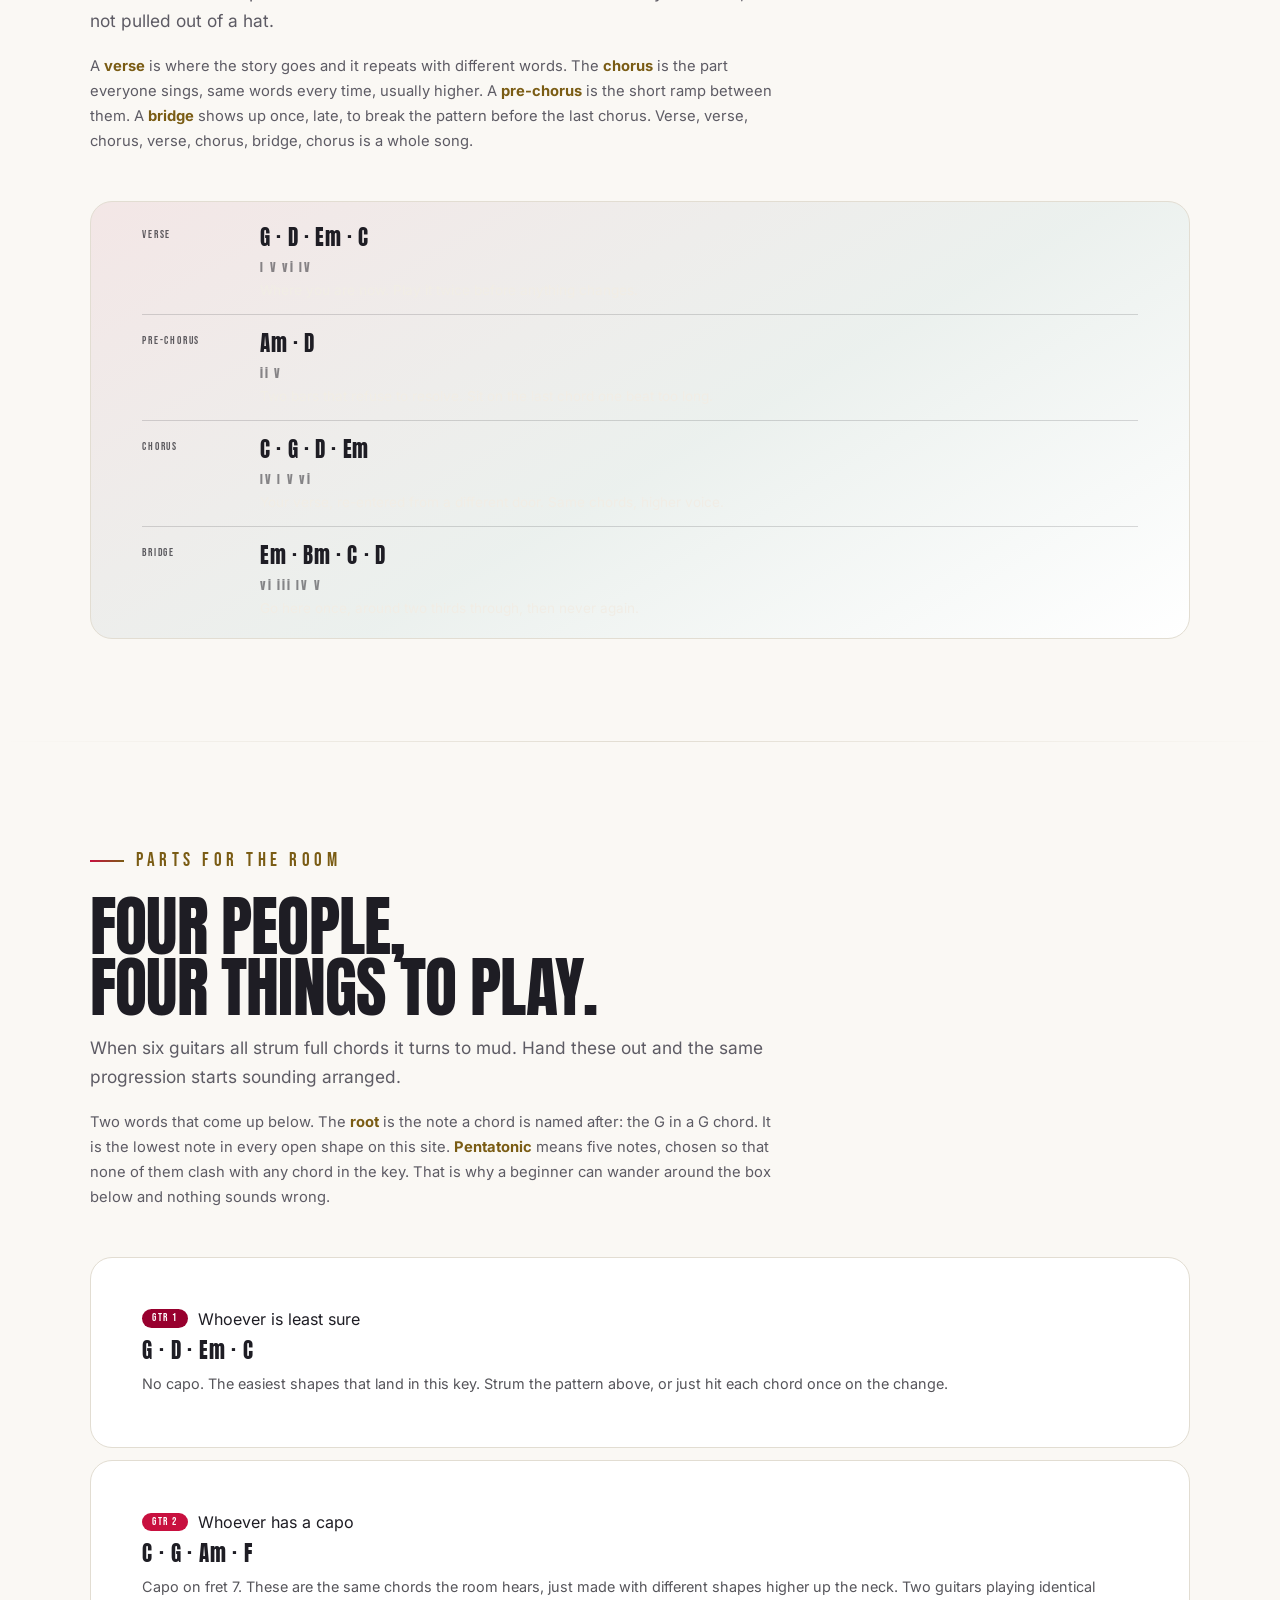
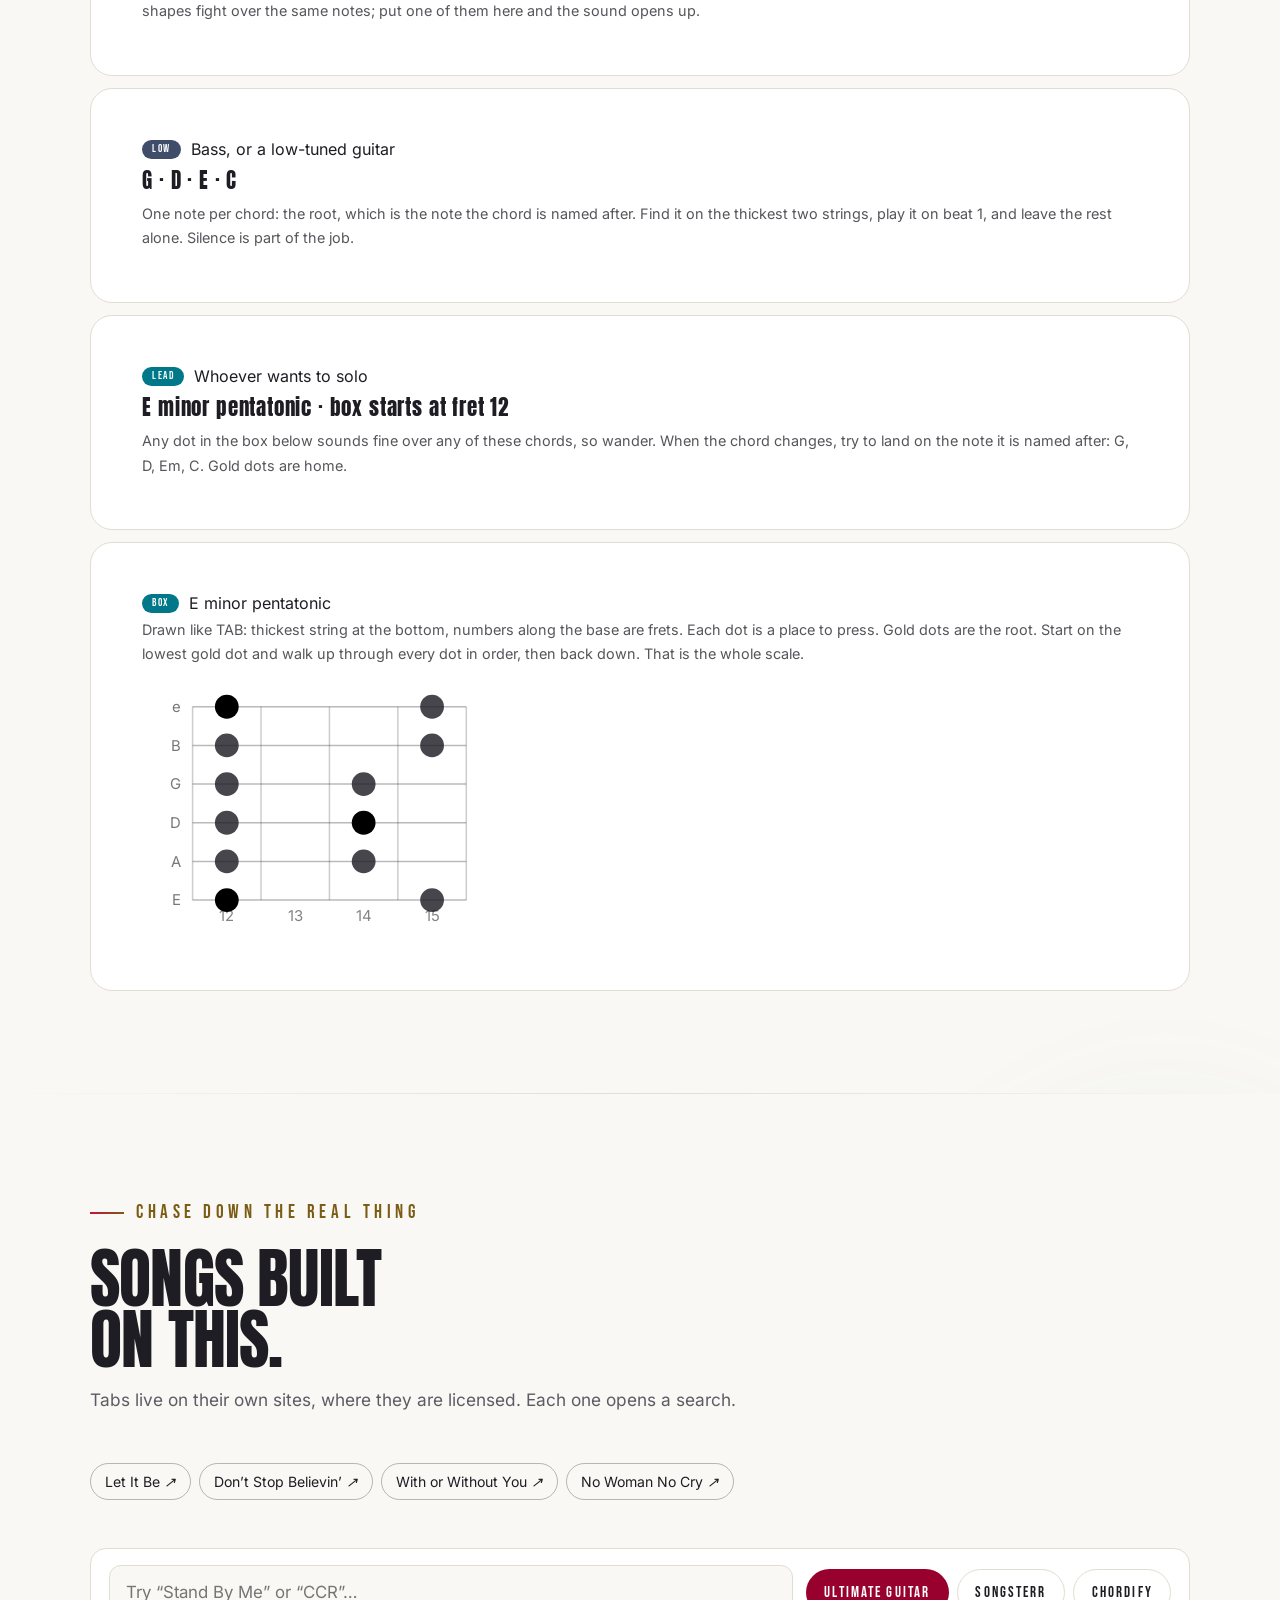
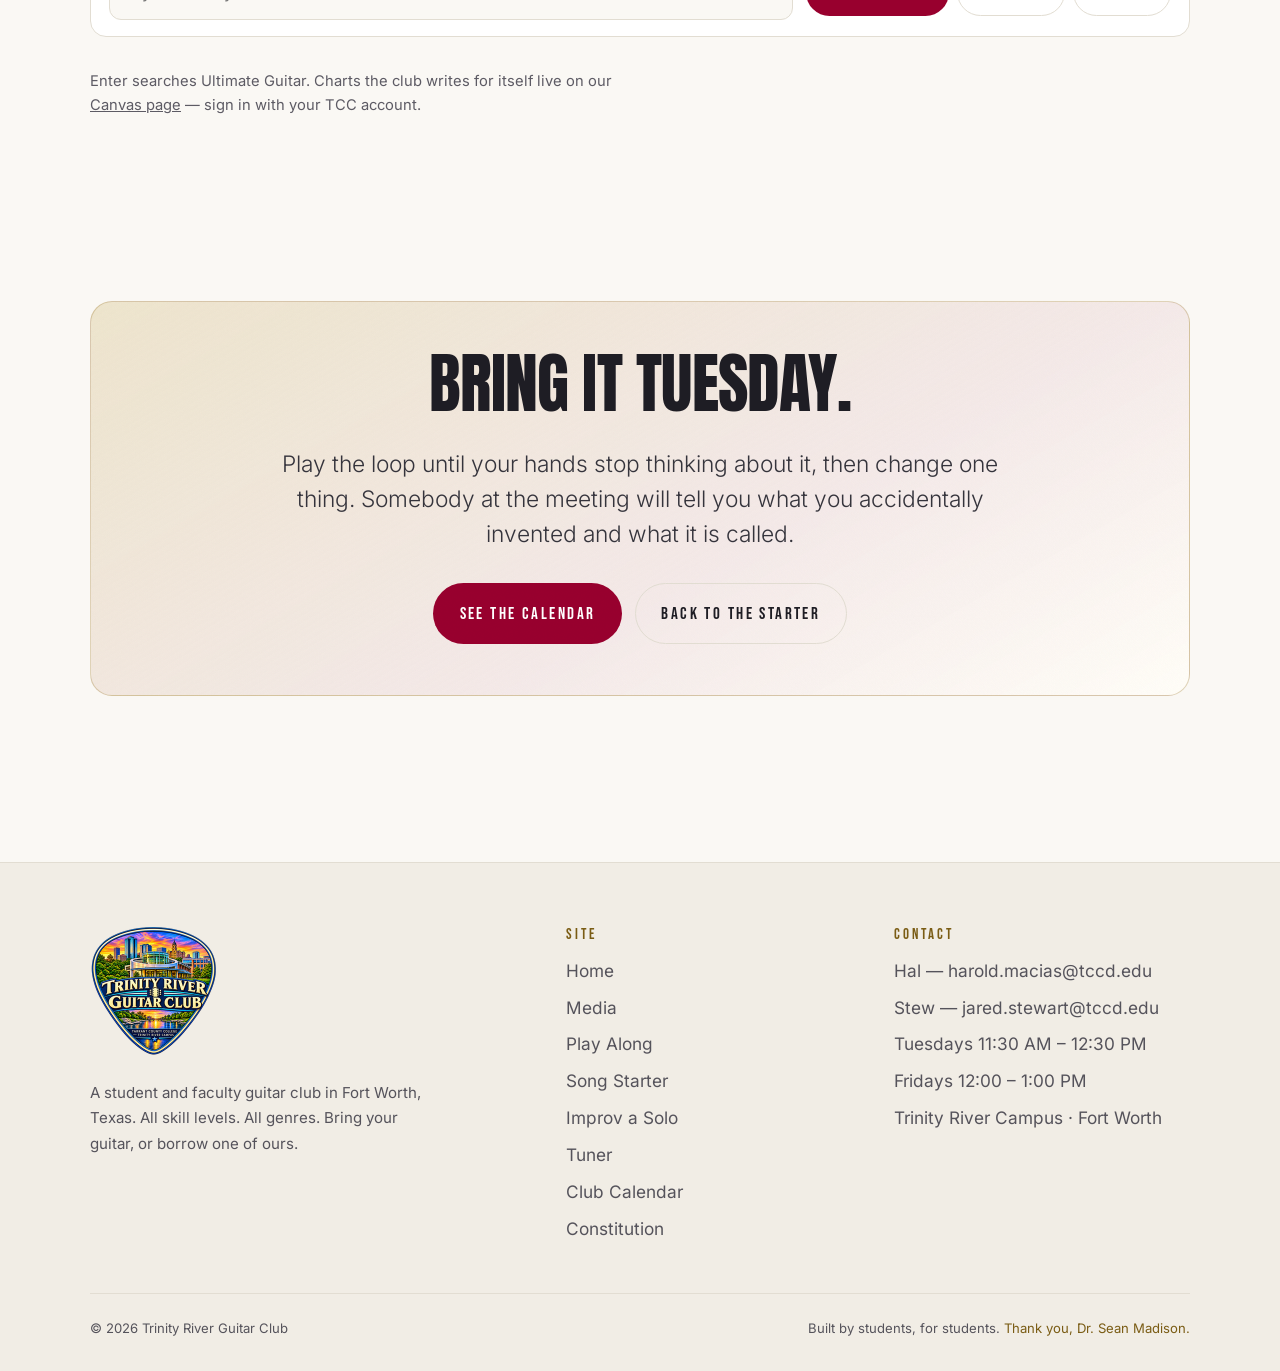
==== commit d0b15d99: "Swap in the updated club logo and let the footer logo open full size Regenerates the favicon, header" ====
--- a/arrange.html
+++ b/arrange.html
@@ -426,7 +426,7 @@
 <div class="wrap">
 <div class="foot__grid foot">
 <div>
-<a href="index.html" aria-label="Trinity River Guitar Club home"><img class="foot__logo" src="trgc-logo-256.png" width="128" height="128" alt="" loading="lazy" decoding="async"></a>
+<a class="foot__logo-link" href="trgc-logo.webp" data-logo-zoom aria-label="View the club logo full size"><img class="foot__logo" src="trgc-logo-256.png" width="128" height="128" alt="" loading="lazy" decoding="async"></a>
 <p class="dim" style="max-width:38ch;font-size:.94rem">A student and faculty guitar club in Fort Worth, Texas. All skill levels. All genres. Bring your guitar, or borrow one of ours.</p>
 </div>
 <div>
--- a/site.css
+++ b/site.css
@@ -330,6 +330,14 @@
 .brand__mark{ width:34px; height:34px; flex:none; }
 .brand__logo{ width:46px; height:46px; object-fit:contain; }
 .foot__logo{ display:block; width:128px; height:128px; object-fit:contain; margin-bottom:1rem; }
+.foot__logo-link{ display:inline-block; cursor:zoom-in; border-radius:50%; transition:transform .2s var(--ease); }
+.foot__logo-link:hover{ transform:scale(1.05) rotate(-3deg); }
+.foot__logo-link:focus-visible{ outline:3px solid var(--crimson); outline-offset:4px; }
+.logo-zoom{ border:0; padding:0; background:transparent; max-width:none; max-height:none; width:100%; height:100%; }
+.logo-zoom::backdrop{ background:rgba(6,6,8,.92); backdrop-filter:blur(8px); }
+.logo-zoom[open]{ display:grid; place-items:center; }
+.logo-zoom img{ width:min(88vw,88vh,720px); height:auto; filter:drop-shadow(0 30px 60px rgba(0,0,0,.6)); cursor:zoom-out; animation:lbIn .3s var(--ease); }
+.logo-zoom__close{ position:fixed; top:1rem; right:1rem; }
 .brand__txt{ display:flex; flex-direction:column; line-height:1; }
 .brand__name{
   font-family:var(--font-display); text-transform:uppercase;
